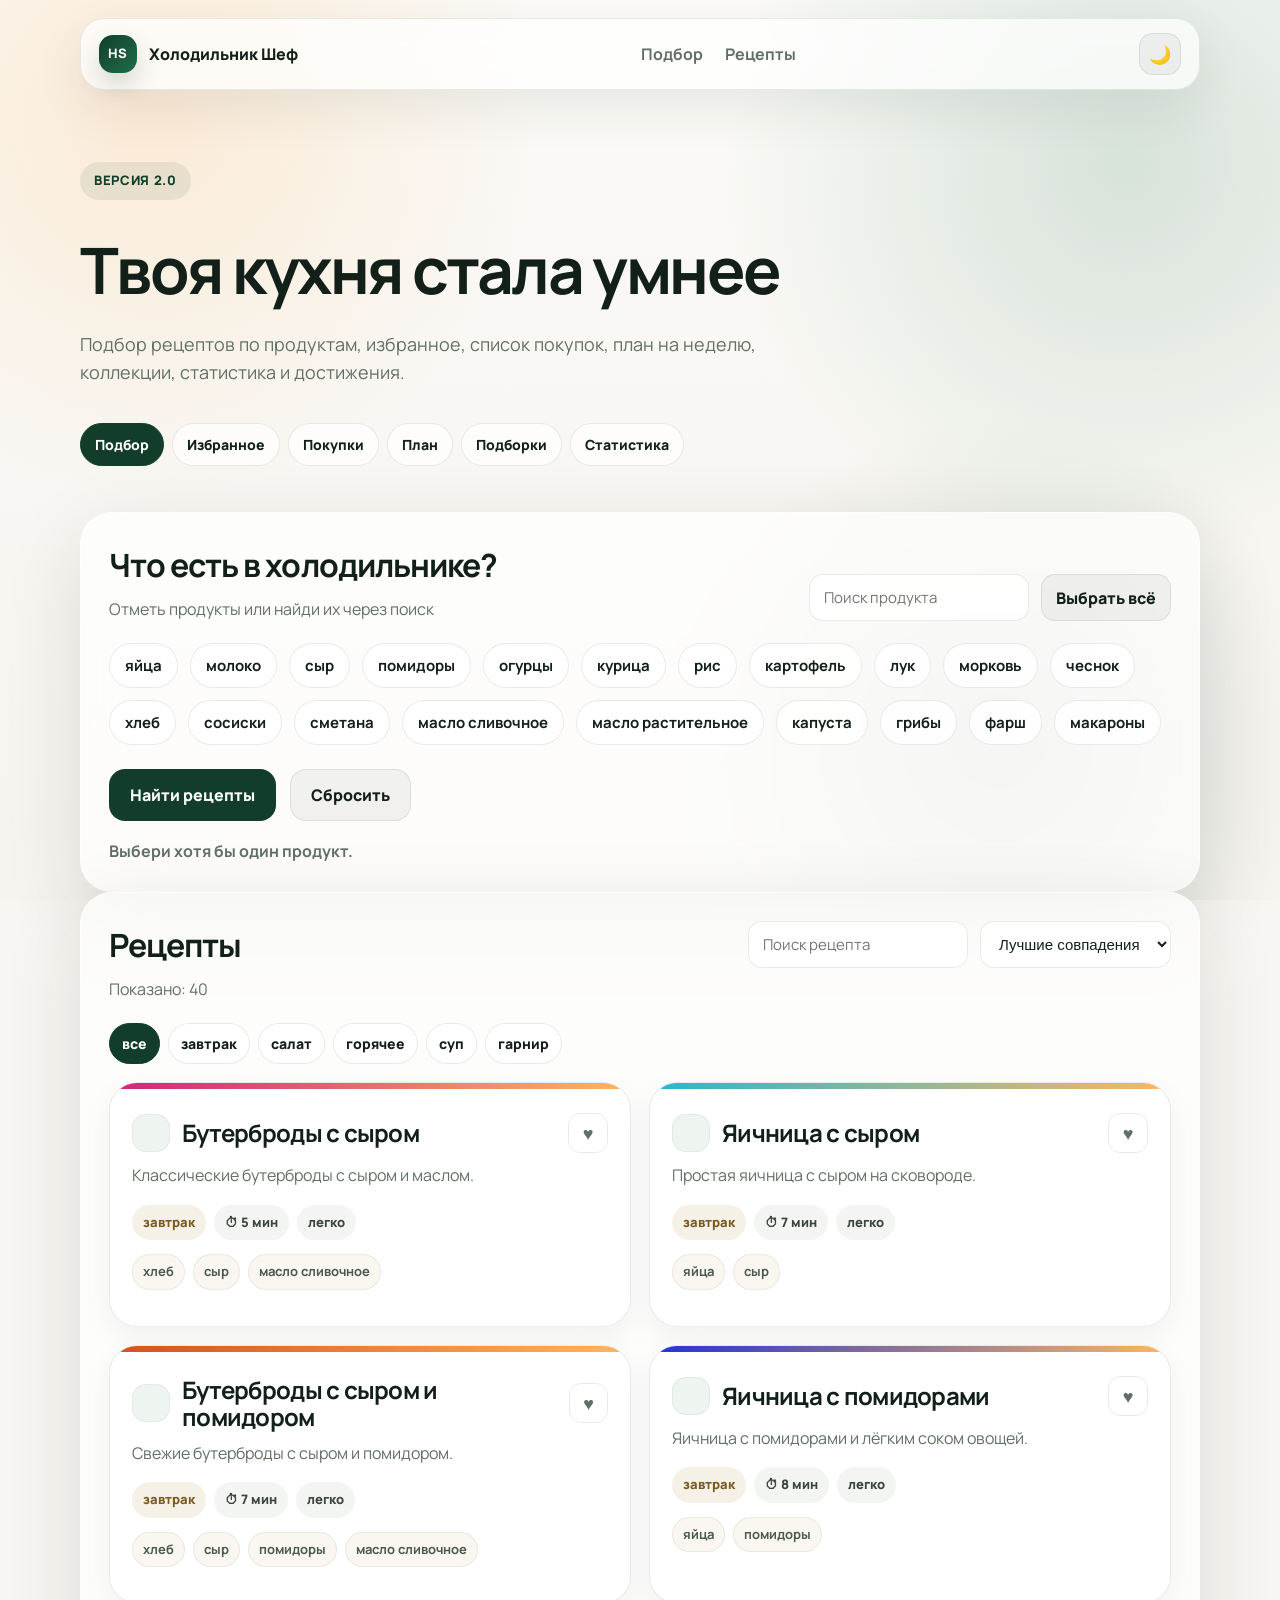
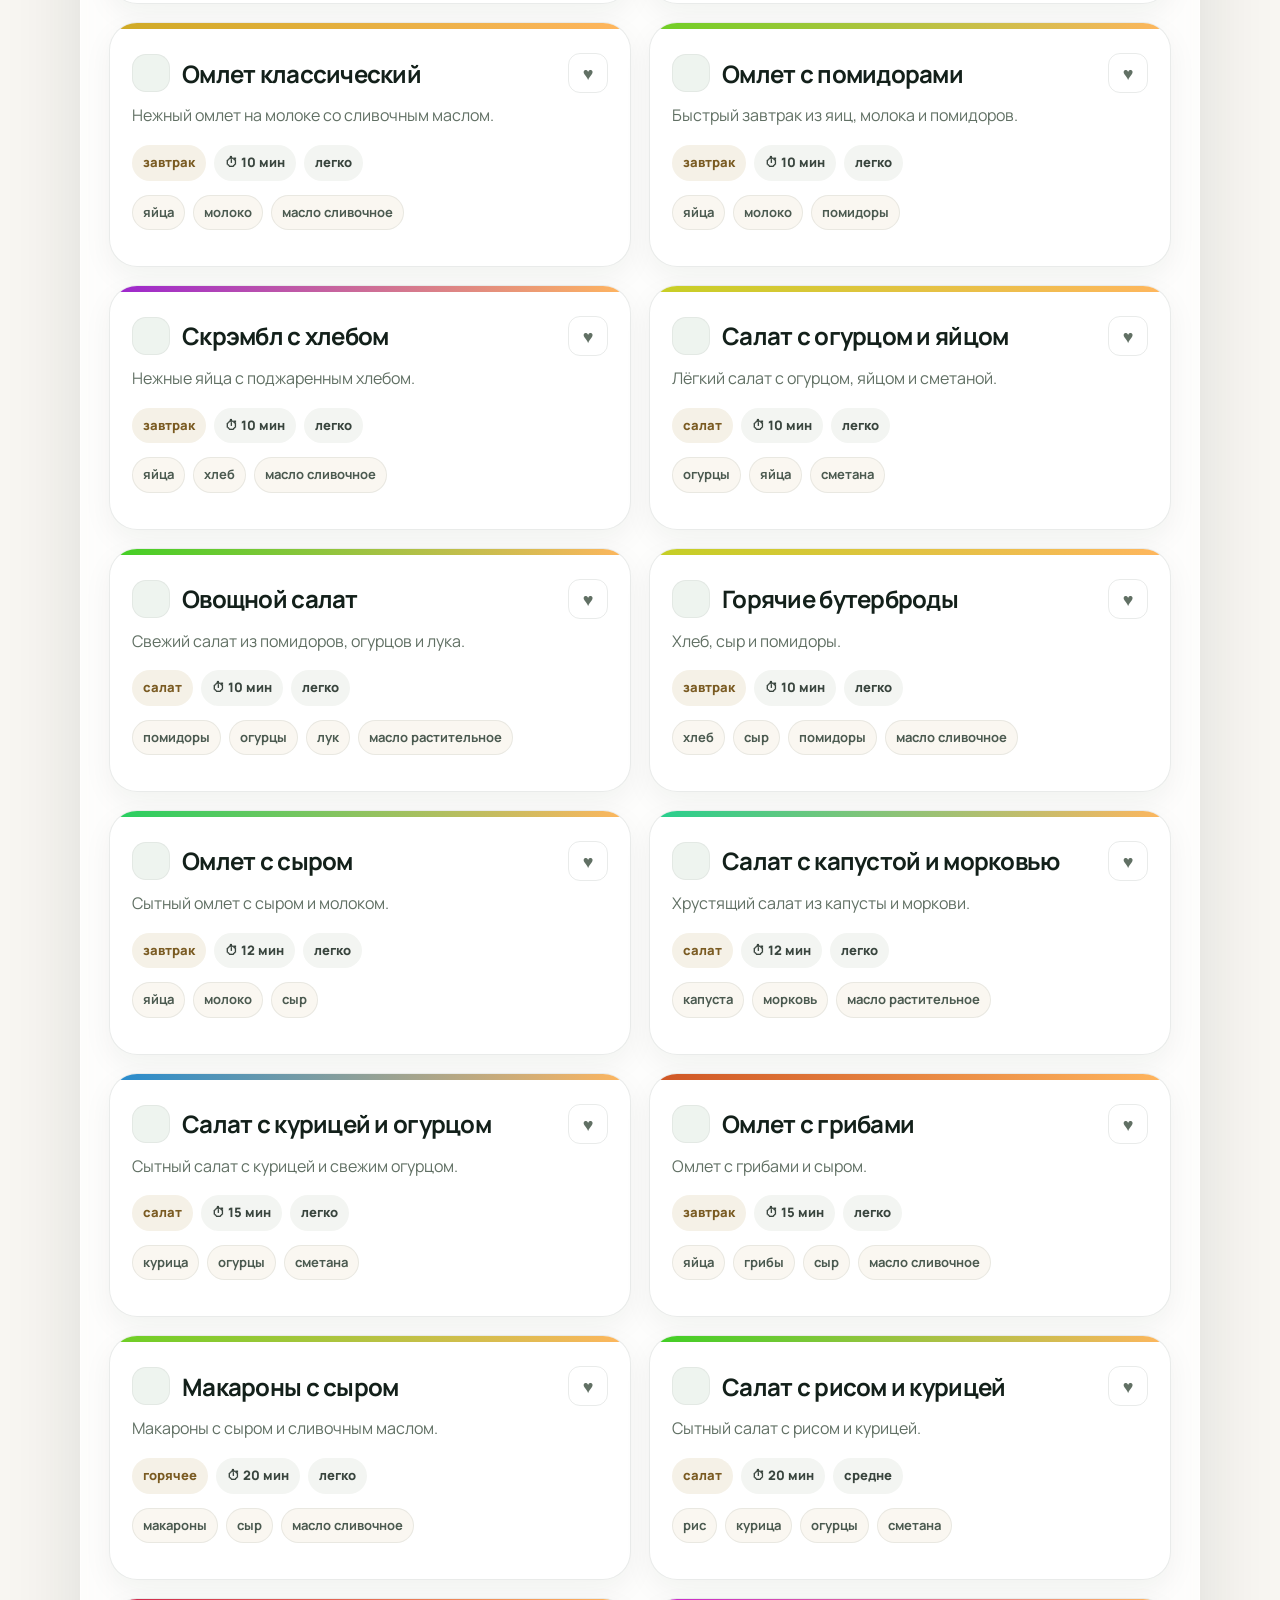
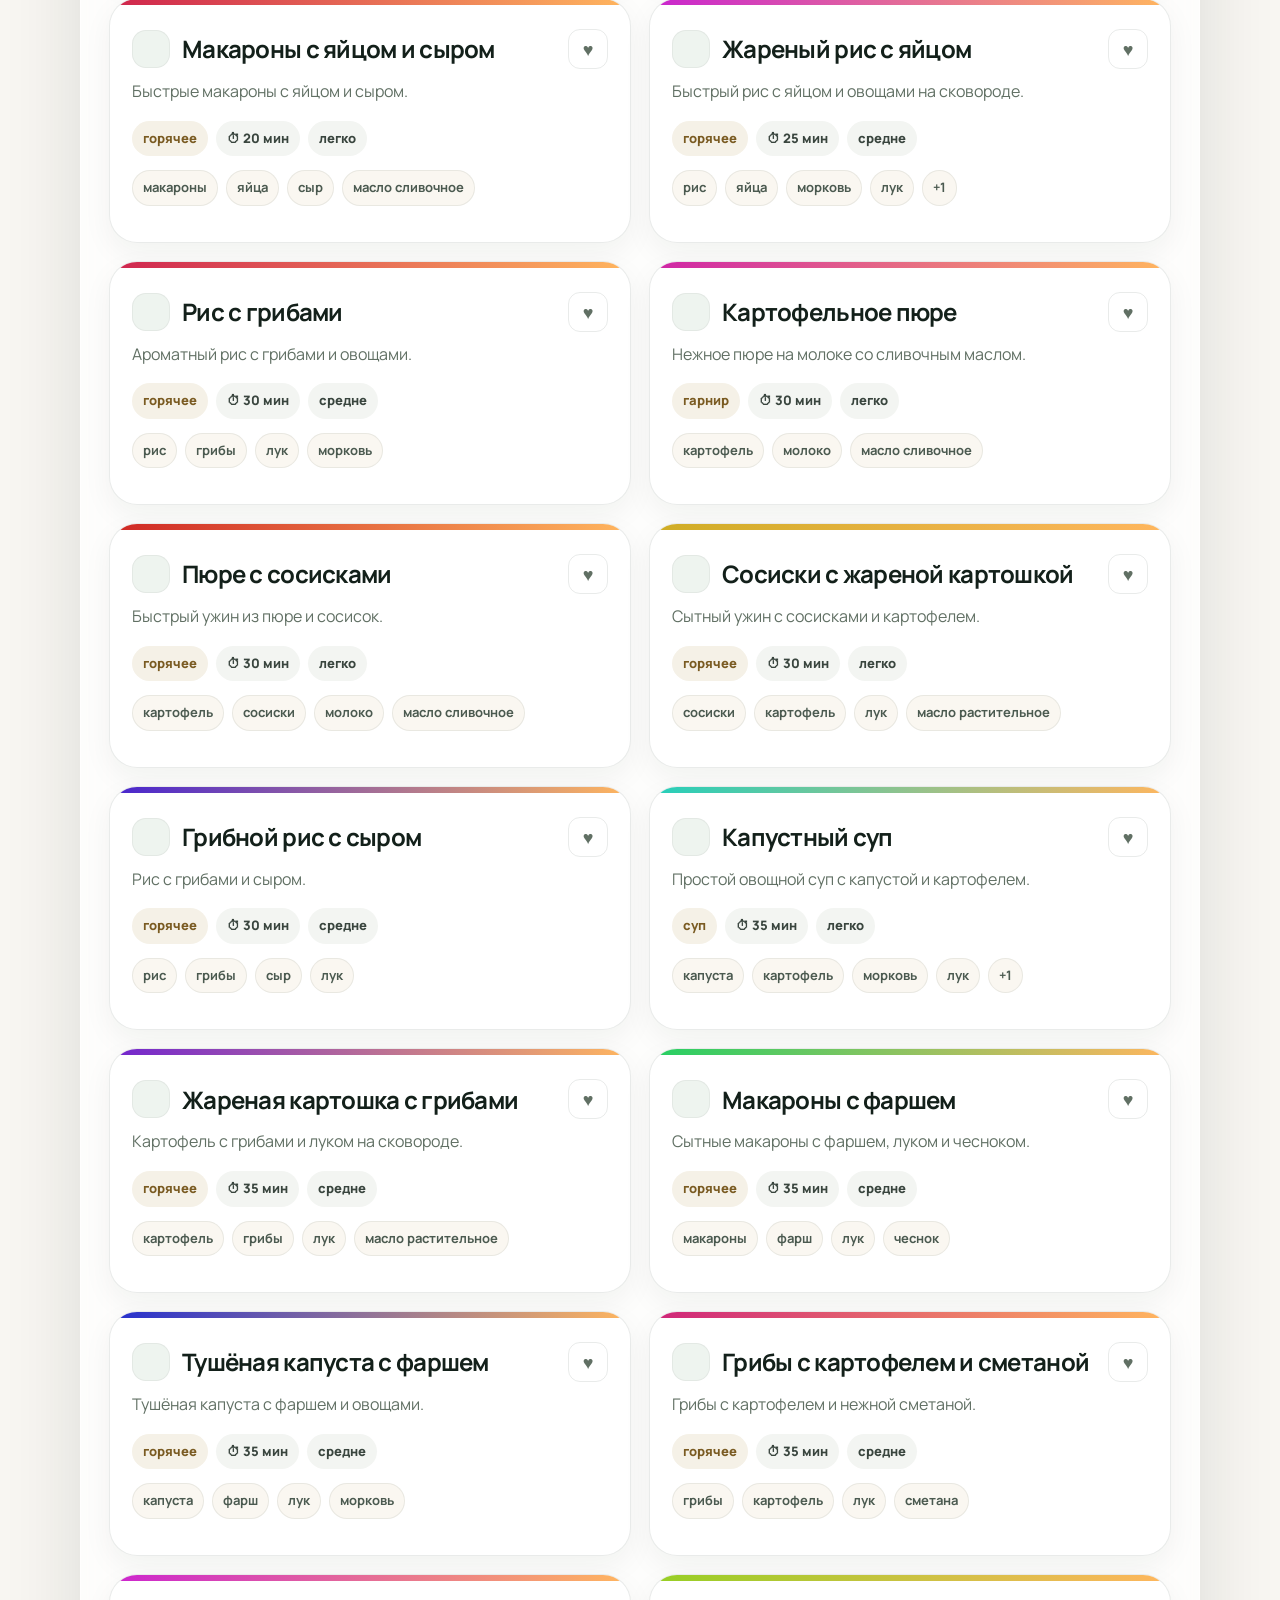
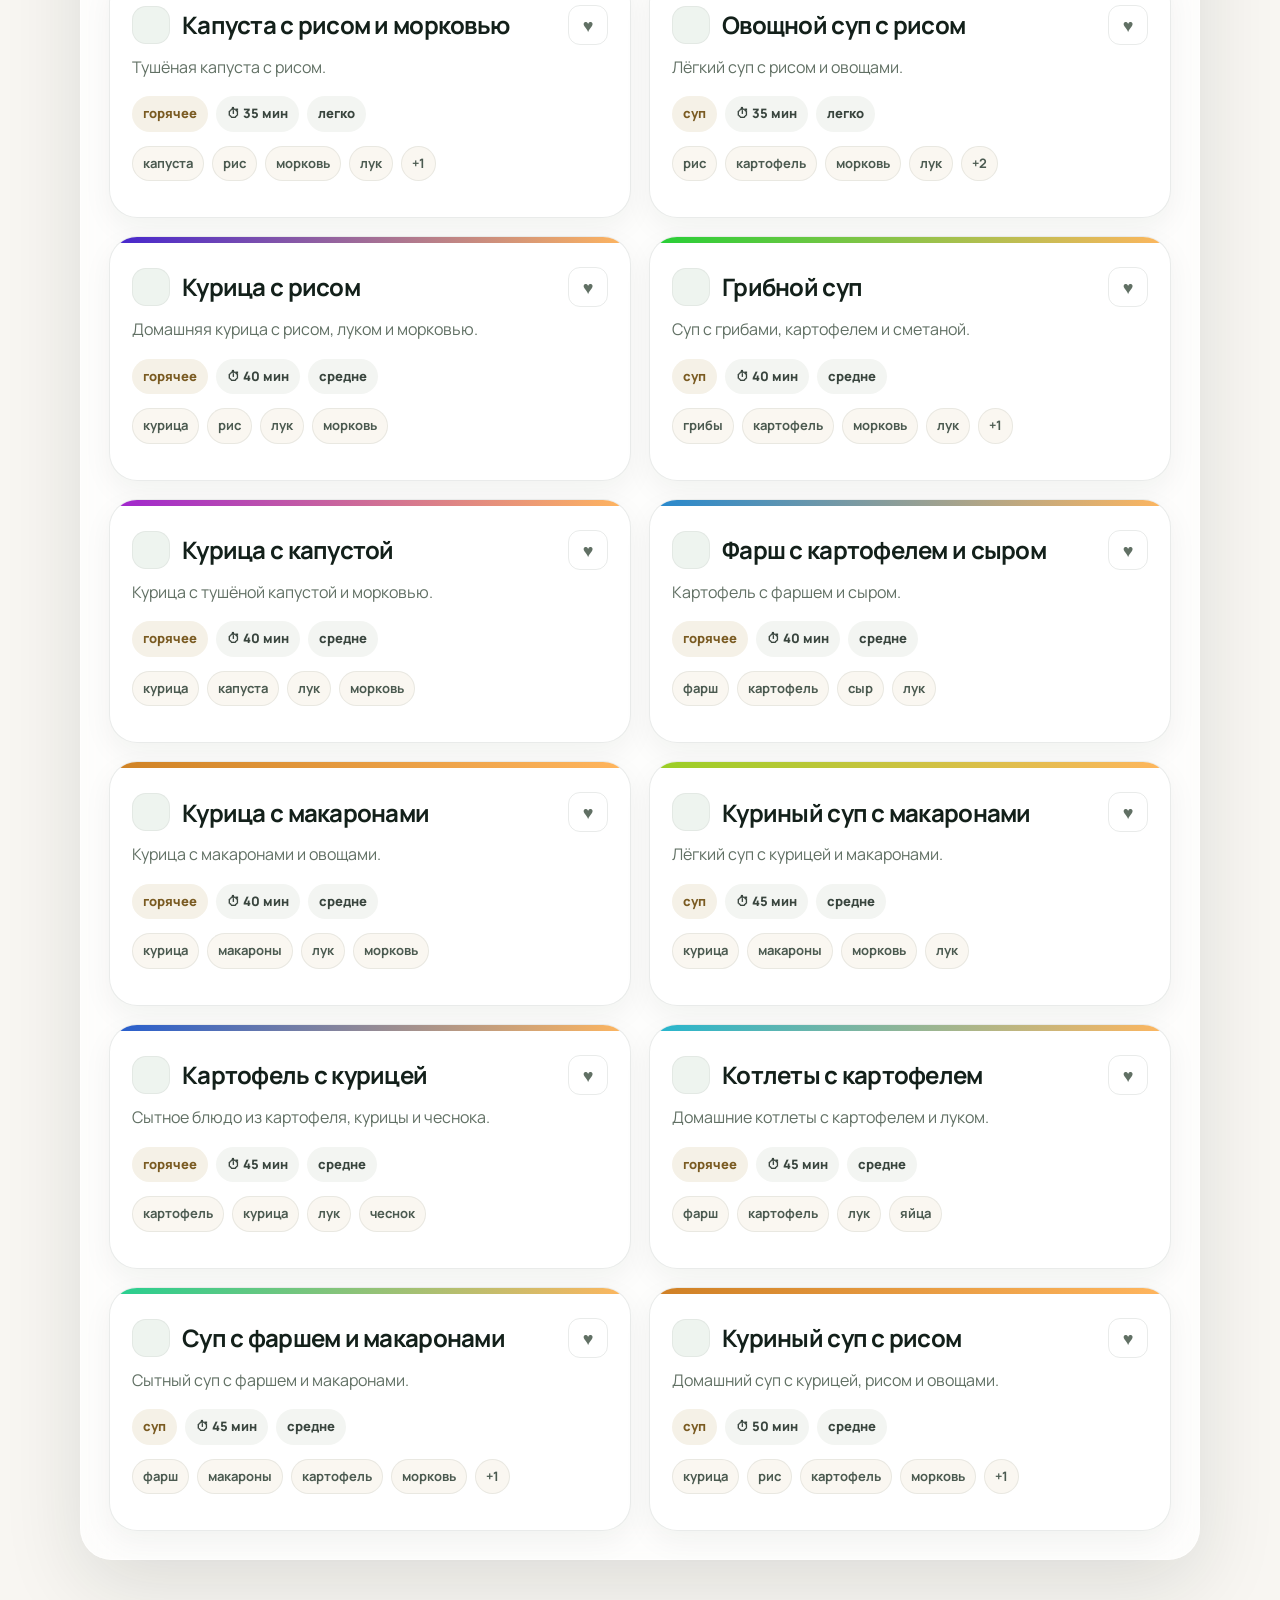
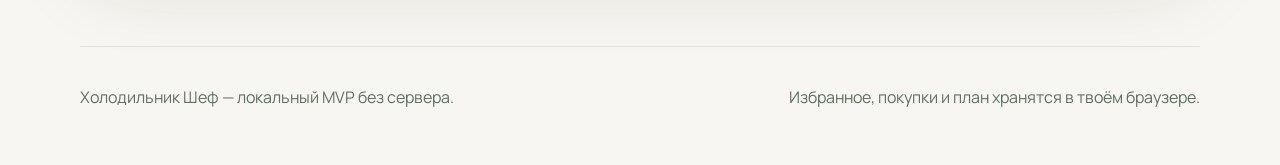
==== index.html @ a66cf492 "Add favorites, shopping list, planner, collections, stats, ratings and more recipes" ====
<!DOCTYPE html>
<html lang="ru">
<head>
  <meta charset="UTF-8" />
  <meta name="viewport" content="width=device-width, initial-scale=1.0" />
  <title>Холодильник Шеф — кулинарный помощник</title>
  <meta
    name="description"
    content="Подбор рецептов по продуктам, избранное, список покупок, план на неделю, коллекции и статистика."
  />

  <script src="assets/js/theme.js"></script>

  <link rel="preconnect" href="https://fonts.googleapis.com" />
  <link rel="preconnect" href="https://fonts.gstatic.com" crossorigin />
  <link
    href="https://fonts.googleapis.com/css2?family=Manrope:wght@400;500;600;700;800&display=swap"
    rel="stylesheet"
  />

  <link rel="stylesheet" href="assets/css/styles.css" />
  <link rel="stylesheet" href="assets/css/ui-updates.css" />
</head>
<body>
  <div class="bg-decor" aria-hidden="true"></div>

  <header class="topbar">
    <div class="container topbar-inner">
      <a class="brand" href="index.html">
        <span class="brand-mark">HS</span>
        <span>Холодильник Шеф</span>
      </a>

      <nav class="nav">
        <a href="#app">Подбор</a>
        <a href="#recipes-panel">Рецепты</a>
      </nav>

      <div class="topbar-actions">
        <button
          id="theme-toggle"
          class="theme-toggle"
          type="button"
          aria-label="Переключить тему"
        >
          🌙
        </button>
      </div>
    </div>
  </header>

  <section class="page-hero">
    <div class="container">
      <div class="hero-pill">Версия 2.0</div>
      <h1>Твоя кухня стала умнее</h1>
      <p>
        Подбор рецептов по продуктам, избранное, список покупок, план на неделю,
        коллекции, статистика и достижения.
      </p>
    </div>
  </section>

  <main class="container app-shell" id="app">
    <nav class="tabs">
      <button class="tab active" data-view="browse">Подбор</button>
      <button class="tab" data-view="favorites">Избранное</button>
      <button class="tab" data-view="shopping">Покупки</button>
      <button class="tab" data-view="plan">План</button>
      <button class="tab" data-view="collections">Подборки</button>
      <button class="tab" data-view="stats">Статистика</button>
    </nav>

    <section id="view-browse" class="view">
      <section class="panel glass">
        <div class="panel-head">
          <div>
            <h2>Что есть в холодильнике?</h2>
            <p class="panel-subtitle">Отметь продукты или найди их через поиск</p>
          </div>

          <div class="panel-tools">
            <input
              id="ingredient-search"
              class="search-input"
              type="search"
              placeholder="Поиск продукта"
            />
            <button id="select-all-btn" class="btn btn-secondary btn-small">
              Выбрать всё
            </button>
          </div>
        </div>

        <div id="ingredients" class="chips"></div>

        <div class="actions">
          <button id="find-btn" class="btn btn-primary">Найти рецепты</button>
          <button id="reset-btn" class="btn btn-secondary">Сбросить</button>
        </div>

        <p id="status" class="status">Выбери хотя бы один продукт.</p>
      </section>

      <section id="recipes-panel" class="panel glass">
        <div class="panel-head recipes-head">
          <div>
            <h2>Рецепты</h2>
            <p id="results-meta" class="panel-subtitle">
              Здесь появятся подходящие варианты
            </p>
          </div>

          <div class="controls">
            <input
              id="recipe-search"
              class="search-input"
              type="search"
              placeholder="Поиск рецепта"
            />

            <select id="sort-select" class="select">
              <option value="best">Лучшие совпадения</option>
              <option value="time">Сначала быстрые</option>
              <option value="easy">Сначала лёгкие</option>
              <option value="alpha">По алфавиту</option>
              <option value="rating">По оценке</option>
            </select>
          </div>
        </div>

        <div id="category-chips" class="category-chips"></div>

        <div id="recipes-grid" class="recipes"></div>
      </section>
    </section>

    <section id="view-favorites" class="view hidden">
      <section class="panel glass">
        <div class="panel-head">
          <div>
            <h2>Избранное</h2>
            <p class="panel-subtitle">Твои сохранённые рецепты</p>
          </div>
        </div>

        <div id="favorites-grid" class="recipes"></div>
      </section>
    </section>

    <section id="view-shopping" class="view hidden">
      <section class="panel glass">
        <div class="panel-head">
          <div>
            <h2>Список покупок</h2>
            <p class="panel-subtitle">
              Сюда можно добавлять недостающие продукты
            </p>
          </div>
        </div>

        <div class="controls">
          <input
            id="shopping-input"
            class="search-input"
            type="text"
            placeholder="Добавить продукт"
          />
          <button id="shopping-add" class="btn btn-primary btn-small">
            Добавить
          </button>
          <button id="shopping-clear" class="btn btn-secondary btn-small">
            Очистить
          </button>
        </div>

        <div id="shopping-list" class="shopping-list"></div>
      </section>
    </section>

    <section id="view-plan" class="view hidden">
      <section class="panel glass">
        <div class="panel-head">
          <div>
            <h2>План на неделю</h2>
            <p class="panel-subtitle">
              Выбери рецепты на каждый день и собери список покупок
            </p>
          </div>
        </div>

        <div id="plan-days"></div>

        <div class="actions">
          <button id="plan-to-shopping" class="btn btn-primary">
            Список покупок по плану
          </button>
          <button id="plan-clear" class="btn btn-secondary">
            Очистить план
          </button>
        </div>

        <p id="plan-status" class="status"></p>
      </section>
    </section>

    <section id="view-collections" class="view hidden">
      <section class="panel glass">
        <div class="panel-head">
          <div>
            <h2>Подборки</h2>
            <p class="panel-subtitle">Готовые сценарии выбора рецептов</p>
          </div>
        </div>

        <div id="collections-grid" class="recipes"></div>
      </section>
    </section>

    <section id="view-stats" class="view hidden">
      <section class="panel glass">
        <div class="panel-head">
          <div>
            <h2>Статистика</h2>
            <p class="panel-subtitle">Твоя активность и эко-эффект</p>
          </div>
        </div>

        <div id="stats-grid" class="stats-grid"></div>

        <div class="panel-head">
          <div>
            <h2>Достижения</h2>
            <p class="panel-subtitle">Открываются по мере использования</p>
          </div>
        </div>

        <div id="achievements-grid" class="achievements-grid"></div>
      </section>
    </section>
  </main>

  <footer class="footer">
    <div class="container footer-inner">
      <p>Холодильник Шеф — локальный MVP без сервера.</p>
      <p>Избранное, покупки и план хранятся в твоём браузере.</p>
    </div>
  </footer>

  <script src="assets/js/store.js" defer></script>
  <script src="assets/js/app.js" defer></script>
</body>
</html>
---- assets/css/styles.css ----
:root {
  --bg: #f8f6f2;
  --surface: rgba(255, 255, 255, 0.72);
  --surface-solid: #ffffff;
  --text: #13201a;
  --muted: #617064;
  --line: rgba(19, 32, 26, 0.09);
  --primary: #123d2b;
  --primary-dark: #0d2f21;
  --primary-light: #1f6f4a;
  --accent: #ff9d2e;
  --soft: #eef4ef;
  --shadow: 0 24px 80px rgba(18, 35, 27, 0.12);
  --radius-xl: 32px;
  --radius-lg: 24px;
  --radius-md: 18px;
}

* {
  box-sizing: border-box;
}

html {
  scroll-behavior: smooth;
}

body {
  margin: 0;
  font-family: "Manrope", -apple-system, BlinkMacSystemFont, "Segoe UI", sans-serif;
  background: var(--bg);
  color: var(--text);
  line-height: 1.5;
  -webkit-font-smoothing: antialiased;
}

button,
input,
a {
  font-family: inherit;
}

.container {
  width: min(1120px, calc(100% - 40px));
  margin-inline: auto;
}

.bg-decor {
  position: fixed;
  inset: 0;
  z-index: -1;
  background:
    radial-gradient(circle at 12% 12%, rgba(255, 157, 46, 0.16), transparent 28%),
    radial-gradient(circle at 88% 18%, rgba(31, 111, 74, 0.16), transparent 30%),
    radial-gradient(circle at 78% 82%, rgba(18, 61, 43, 0.12), transparent 26%),
    linear-gradient(180deg, #fbfaf7 0%, #f6f4ef 100%);
}

.topbar {
  position: sticky;
  top: 18px;
  z-index: 50;
  margin-top: 18px;
}

.topbar-inner {
  display: flex;
  align-items: center;
  justify-content: space-between;
  gap: 20px;
  padding: 14px 18px;
  border: 1px solid var(--line);
  border-radius: 24px;
  background: rgba(255, 255, 255, 0.72);
  backdrop-filter: blur(18px);
  box-shadow: 0 18px 50px rgba(18, 35, 27, 0.08);
}

.brand {
  display: flex;
  align-items: center;
  gap: 12px;
  font-weight: 800;
  text-decoration: none;
  color: inherit;
}

.brand-mark {
  width: 38px;
  height: 38px;
  border-radius: 14px;
  background: linear-gradient(135deg, var(--primary), var(--primary-light));
  color: #fff;
  display: grid;
  place-items: center;
  font-size: 13px;
  letter-spacing: 0.06em;
  box-shadow: 0 12px 24px rgba(18, 61, 43, 0.18);
}

.nav {
  display: flex;
  gap: 22px;
}

.nav a {
  color: var(--muted);
  text-decoration: none;
  font-weight: 700;
  transition: color 0.18s ease;
}

.nav a:hover {
  color: var(--text);
}

.hero {
  padding: 92px 0 24px;
}

.hero-inner {
  display: grid;
  grid-template-columns: 1.15fr 0.85fr;
  gap: 34px;
  align-items: center;
}

.hero-pill {
  display: inline-flex;
  padding: 9px 14px;
  border-radius: 999px;
  background: rgba(18, 61, 43, 0.08);
  color: var(--primary);
  font-weight: 800;
  font-size: 13px;
  letter-spacing: 0.05em;
  text-transform: uppercase;
  margin-bottom: 22px;
}

.hero h1 {
  margin: 0 0 18px;
  max-width: 860px;
  font-size: clamp(42px, 6vw, 86px);
  line-height: 0.98;
  letter-spacing: -0.05em;
}

.gradient-text {
  background: linear-gradient(90deg, #123d2b 0%, #1f6f4a 45%, #ff9d2e 100%);
  -webkit-background-clip: text;
  background-clip: text;
  color: transparent;
}

.hero p {
  margin: 0 0 28px;
  max-width: 720px;
  color: var(--muted);
  font-size: 20px;
  line-height: 1.6;
}

.hero-actions {
  display: flex;
  flex-wrap: wrap;
  gap: 14px;
  margin-bottom: 34px;
}

.hero-stats {
  display: flex;
  flex-wrap: wrap;
  gap: 14px;
}

.stat {
  padding: 14px 18px;
  border-radius: 20px;
  background: rgba(255, 255, 255, 0.65);
  border: 1px solid var(--line);
  backdrop-filter: blur(12px);
  min-width: 170px;
}

.stat strong {
  display: block;
  font-size: 28px;
  letter-spacing: -0.03em;
}

.stat span {
  color: var(--muted);
  font-size: 14px;
}

.hero-visual {
  position: relative;
  min-height: 380px;
}

.visual-card {
  position: absolute;
  display: flex;
  align-items: center;
  gap: 12px;
  padding: 16px;
  border-radius: 22px;
  background: rgba(255, 255, 255, 0.78);
  border: 1px solid rgba(255, 255, 255, 0.7);
  box-shadow: 0 20px 50px rgba(18, 35, 27, 0.12);
  backdrop-filter: blur(16px);
  animation: float 7s ease-in-out infinite;
}

.visual-emoji {
  width: 44px;
  height: 44px;
  display: grid;
  place-items: center;
  font-size: 22px;
  background: #fff;
  border-radius: 16px;
  box-shadow: 0 10px 22px rgba(18, 35, 27, 0.08);
}

.visual-text strong {
  display: block;
  font-size: 16px;
}

.visual-text span {
  color: var(--muted);
  font-size: 13px;
  font-weight: 700;
}

.visual-card-1 {
  top: 8%;
  left: 4%;
}

.visual-card-2 {
  top: 36%;
  right: 2%;
  animation-delay: 1.2s;
}

.visual-card-3 {
  bottom: 8%;
  left: 12%;
  animation-delay: 2.2s;
}

@keyframes float {
  0%,
  100% {
    transform: translateY(0);
  }
  50% {
    transform: translateY(-10px);
  }
}

.features {
  padding: 10px 0 20px;
}

.features-grid {
  display: grid;
  grid-template-columns: repeat(3, 1fr);
  gap: 16px;
}

.feature-card {
  padding: 18px;
  border-radius: 24px;
  background: rgba(255, 255, 255, 0.6);
  border: 1px solid var(--line);
  backdrop-filter: blur(12px);
}

.feature-card span {
  font-size: 24px;
}

.feature-card h3 {
  margin: 10px 0 6px;
  font-size: 20px;
  letter-spacing: -0.02em;
}

.feature-card p {
  margin: 0;
  color: var(--muted);
}

main {
  padding: 10px 0 60px;
  display: grid;
  gap: 26px;
}

.panel {
  padding: 28px;
  border-radius: var(--radius-xl);
}

.glass {
  background: var(--surface);
  border: 1px solid rgba(255, 255, 255, 0.65);
  box-shadow: var(--shadow);
  backdrop-filter: blur(20px);
}

.panel-head {
  display: flex;
  justify-content: space-between;
  align-items: flex-end;
  gap: 20px;
  margin-bottom: 22px;
}

.panel-head h2 {
  margin: 0;
  font-size: 32px;
  letter-spacing: -0.03em;
}

.panel-subtitle {
  margin: 8px 0 0;
  color: var(--muted);
}

.panel-tools {
  display: flex;
  gap: 12px;
  flex-wrap: wrap;
}

.search-input {
  border: 1px solid var(--line);
  background: rgba(255, 255, 255, 0.86);
  border-radius: 14px;
  padding: 12px 14px;
  min-width: 220px;
  font-size: 15px;
  outline: none;
  transition: border-color 0.18s ease, box-shadow 0.18s ease;
}

.search-input:focus {
  border-color: var(--primary-light);
  box-shadow: 0 0 0 4px rgba(31, 111, 74, 0.08);
}

.chips {
  display: flex;
  flex-wrap: wrap;
  gap: 12px;
}

.chip {
  border: 1px solid var(--line);
  background: rgba(255, 255, 255, 0.86);
  color: var(--text);
  border-radius: 999px;
  padding: 11px 15px;
  cursor: pointer;
  font-size: 15px;
  font-weight: 700;
  transition: all 0.18s ease;
}

.chip:hover {
  border-color: var(--primary-light);
  transform: translateY(-1px);
}

.chip.active {
  background: var(--primary);
  border-color: var(--primary);
  color: #fff;
  box-shadow: 0 12px 30px rgba(18, 61, 43, 0.22);
}

.actions {
  margin-top: 24px;
  display: flex;
  gap: 14px;
  flex-wrap: wrap;
}

.btn {
  border: 1px solid transparent;
  border-radius: 16px;
  padding: 14px 20px;
  font-size: 16px;
  font-weight: 800;
  cursor: pointer;
  text-decoration: none;
  display: inline-flex;
  align-items: center;
  justify-content: center;
  transition: all 0.18s ease;
}

.btn-small {
  padding: 10px 14px;
  border-radius: 14px;
}

.btn-primary {
  background: var(--primary);
  color: #fff;
}

.btn-primary:hover {
  background: var(--primary-dark);
  transform: translateY(-2px);
  box-shadow: 0 16px 34px rgba(18, 61, 43, 0.24);
}

.btn-secondary {
  background: rgba(19, 32, 26, 0.05);
  color: var(--text);
  border-color: var(--line);
}

.btn-secondary:hover {
  background: rgba(19, 32, 26, 0.08);
}

.btn-ghost {
  background: rgba(255, 255, 255, 0.6);
  border-color: var(--line);
  color: var(--text);
}

.btn-ghost:hover {
  background: rgba(255, 255, 255, 0.82);
}

.status {
  margin: 18px 0 0;
  color: var(--muted);
  font-weight: 700;
}

.recipes-head {
  align-items: flex-start;
}

.filters {
  display: flex;
  gap: 8px;
  flex-wrap: wrap;
}

.filter-chip {
  border: 1px solid var(--line);
  background: rgba(255, 255, 255, 0.8);
  color: var(--text);
  padding: 10px 12px;
  border-radius: 999px;
  font-size: 14px;
  font-weight: 800;
  cursor: pointer;
  transition: all 0.18s ease;
}

.filter-chip:hover {
  border-color: var(--primary-light);
}

.filter-chip.active {
  background: var(--primary);
  border-color: var(--primary);
  color: #fff;
}

.recipes {
  display: grid;
  grid-template-columns: repeat(2, minmax(0, 1fr));
  gap: 18px;
}

.recipe-card {
  position: relative;
  overflow: hidden;
  background: var(--surface-solid);
  border: 1px solid var(--line);
  border-radius: 28px;
  padding: 22px;
  transition: all 0.22s ease;
  box-shadow: 0 10px 30px rgba(18, 35, 27, 0.05);
}

.recipe-card:hover {
  transform: translateY(-5px);
  box-shadow: 0 24px 50px rgba(18, 35, 27, 0.12);
}

.recipe-card::before {
  content: "";
  position: absolute;
  top: 0;
  left: 0;
  width: 100%;
  height: 6px;
  background: linear-gradient(90deg, var(--card-accent, #123d2b), #ffb256);
  opacity: 0.95;
}

.recipe-top {
  display: flex;
  align-items: center;
  justify-content: space-between;
  gap: 16px;
  margin-bottom: 10px;
  padding-top: 8px;
}

.recipe-title {
  margin: 0;
  font-size: 24px;
  line-height: 1.15;
  letter-spacing: -0.03em;
}

.recipe-dot {
  width: 38px;
  height: 38px;
  border-radius: 14px;
  background: var(--card-accent-soft, #eef4ef);
  box-shadow: inset 0 0 0 1px rgba(19, 32, 26, 0.05);
  flex-shrink: 0;
}

.recipe-description {
  margin: 0 0 16px;
  color: var(--muted);
  line-height: 1.6;
}

.meta {
  display: flex;
  flex-wrap: wrap;
  gap: 8px;
  margin-bottom: 14px;
}

.badge {
  padding: 8px 11px;
  border-radius: 999px;
  background: #f3f5f2;
  color: #39453e;
  font-size: 13px;
  font-weight: 800;
}

.badge.ok {
  background: #e8f6ee;
  color: #166a43;
}

.badge.warn {
  background: #fff3e2;
  color: #925d00;
}

.badge.category {
  background: #f5f1e7;
  color: #7a5b22;
}

.recipe-tags {
  display: flex;
  flex-wrap: wrap;
  gap: 8px;
  margin-bottom: 14px;
}

.tag {
  padding: 7px 10px;
  border-radius: 999px;
  background: #faf7f1;
  border: 1px solid rgba(19, 32, 26, 0.07);
  color: #4b5a50;
  font-size: 13px;
  font-weight: 700;
}

.match-progress {
  height: 8px;
  border-radius: 999px;
  background: #edf1ee;
  overflow: hidden;
  margin: 12px 0;
}

.match-progress span {
  display: block;
  height: 100%;
  border-radius: inherit;
  background: linear-gradient(90deg, var(--card-accent, #123d2b), #ffb256);
}

.empty-state {
  grid-column: 1 / -1;
  padding: 56px 24px;
  text-align: center;
  background: linear-gradient(180deg, rgba(255, 255, 255, 0.9), rgba(255, 255, 255, 0.6));
  border: 1px dashed rgba(19, 32, 26, 0.15);
  border-radius: 28px;
}

.empty-icon {
  width: 70px;
  height: 70px;
  margin: 0 auto 16px;
  display: grid;
  place-items: center;
  font-size: 30px;
  border-radius: 24px;
  background: #fff;
  box-shadow: var(--shadow);
}

.empty-state h3 {
  margin: 0 0 8px;
  font-size: 28px;
  letter-spacing: -0.03em;
}

.empty-state p {
  margin: 0 auto;
  max-width: 560px;
  color: var(--muted);
}

.footer {
  padding: 26px 0 40px;
}

.footer-inner {
  display: flex;
  justify-content: space-between;
  gap: 18px;
  flex-wrap: wrap;
  color: var(--muted);
  border-top: 1px solid var(--line);
  padding-top: 22px;
}

@media (max-width: 980px) {
  .hero-inner {
    grid-template-columns: 1fr;
  }

  .hero-visual {
    display: none;
  }

  .features-grid {
    grid-template-columns: 1fr;
  }
}

@media (max-width: 800px) {
  .nav {
    display: none;
  }

  .hero {
    padding-top: 64px;
  }

  .hero p {
    font-size: 17px;
  }

  .panel {
    padding: 20px;
  }

  .panel-head {
    flex-direction: column;
    align-items: flex-start;
  }

  .recipes {
    grid-template-columns: 1fr;
  }

  .footer-inner {
    flex-direction: column;
  }
}
---- assets/css/ui-updates.css ----
.hidden {
  display: none !important;
}

.page-hero {
  padding: 72px 0 10px;
}

.page-hero h1 {
  margin: 0 0 12px;
  font-size: clamp(36px, 5vw, 64px);
  letter-spacing: -0.04em;
}

.page-hero p {
  margin: 0;
  max-width: 720px;
  color: var(--muted);
  font-size: 18px;
  line-height: 1.6;
}

.app-shell {
  padding: 26px 0 60px;
}

.tabs {
  display: flex;
  flex-wrap: wrap;
  gap: 8px;
  margin-bottom: 20px;
}

.tab {
  border: 1px solid var(--line);
  background: rgba(255, 255, 255, 0.72);
  color: var(--text);
  padding: 11px 14px;
  border-radius: 999px;
  font-size: 14px;
  font-weight: 800;
  cursor: pointer;
  transition: all 0.18s ease;
}

.tab:hover {
  border-color: var(--primary-light);
}

.tab.active {
  background: var(--primary);
  border-color: var(--primary);
  color: #fff;
}

.controls {
  display: flex;
  flex-wrap: wrap;
  gap: 12px;
}

.select {
  border: 1px solid var(--line);
  background: rgba(255, 255, 255, 0.86);
  color: var(--text);
  border-radius: 14px;
  padding: 12px 14px;
  font-size: 15px;
  outline: none;
}

.category-chips {
  display: flex;
  flex-wrap: wrap;
  gap: 8px;
  margin-bottom: 18px;
}

.recipe-card {
  cursor: pointer;
}

.recipe-top-left {
  display: flex;
  align-items: center;
  gap: 12px;
}

.icon-btn {
  border: 1px solid var(--line);
  background: transparent;
  color: var(--muted);
  border-radius: 12px;
  width: 40px;
  height: 40px;
  display: grid;
  place-items: center;
  cursor: pointer;
  font-size: 18px;
  transition: all 0.18s ease;
}

.icon-btn:hover {
  transform: translateY(-1px);
}

.heart.active {
  color: #ff6b6b;
  border-color: rgba(255, 107, 107, 0.35);
  background: rgba(255, 107, 107, 0.08);
}

.theme-toggle {
  width: 42px;
  height: 42px;
  border-radius: 14px;
  border: 1px solid var(--line);
  background: rgba(19, 32, 26, 0.05);
  cursor: pointer;
  font-size: 18px;
  display: grid;
  place-items: center;
  transition: all 0.18s ease;
}

.theme-toggle:hover {
  transform: translateY(-1px);
}

.shopping-list {
  display: flex;
  flex-direction: column;
  gap: 10px;
  margin-top: 18px;
}

.shopping-row {
  display: flex;
  align-items: center;
  gap: 12px;
  padding: 12px 14px;
  border: 1px solid var(--line);
  border-radius: 16px;
  background: rgba(255, 255, 255, 0.65);
}

.shopping-row.done .item-name {
  text-decoration: line-through;
  color: var(--muted);
}

.shopping-row input {
  width: 18px;
  height: 18px;
}

.item-name {
  flex: 1;
  font-weight: 700;
}

.small-btn {
  border: 1px solid var(--line);
  background: rgba(19, 32, 26, 0.05);
  color: var(--text);
  border-radius: 12px;
  padding: 8px 10px;
  font-size: 13px;
  font-weight: 800;
  cursor: pointer;
}

.plan-row {
  display: grid;
  grid-template-columns: 140px 1fr;
  gap: 12px;
  align-items: center;
  padding: 10px 0;
  border-bottom: 1px dashed var(--line);
}

.plan-day {
  font-weight: 800;
}

.collection-card {
  background: var(--surface-solid);
  border: 1px solid var(--line);
  border-radius: 24px;
  padding: 20px;
  cursor: pointer;
  transition: all 0.22s ease;
}

.collection-card:hover {
  transform: translateY(-4px);
  box-shadow: 0 24px 50px rgba(18, 35, 27, 0.12);
}

.collection-card h3 {
  margin: 0 0 8px;
  font-size: 22px;
  letter-spacing: -0.03em;
}

.collection-card p {
  margin: 0 0 14px;
  color: var(--muted);
}

.stats-grid {
  display: grid;
  grid-template-columns: repeat(3, 1fr);
  gap: 14px;
  margin-bottom: 28px;
}

.stat-card {
  padding: 18px;
  border-radius: 20px;
  background: rgba(255, 255, 255, 0.65);
  border: 1px solid var(--line);
}

.stat-card strong {
  display: block;
  font-size: 30px;
  letter-spacing: -0.03em;
}

.stat-card span {
  color: var(--muted);
  font-size: 14px;
}

.achievements-grid {
  display: grid;
  grid-template-columns: repeat(2, 1fr);
  gap: 12px;
}

.achievement {
  padding: 14px;
  border-radius: 18px;
  border: 1px solid var(--line);
  background: rgba(255, 255, 255, 0.65);
  opacity: 0.55;
}

.achievement.unlocked {
  opacity: 1;
  border-color: rgba(46, 160, 107, 0.4);
  background: rgba(46, 160, 107, 0.08);
}

.achievement h3 {
  margin: 0 0 6px;
  font-size: 18px;
}

.achievement p {
  margin: 0;
  color: var(--muted);
}

.recipe-page {
  padding: 40px 0 60px;
}

.back-link {
  display: inline-flex;
  align-items: center;
  gap: 8px;
  color: var(--muted);
  text-decoration: none;
  font-weight: 700;
  margin-bottom: 18px;
}

.back-link:hover {
  color: var(--text);
}

.recipe-hero h1 {
  margin: 14px 0 10px;
  font-size: clamp(34px, 5vw, 56px);
  letter-spacing: -0.04em;
}

.recipe-hero-subtitle {
  margin: 0;
  color: var(--muted);
  font-size: 18px;
  max-width: 720px;
}

.recipe-actions {
  display: flex;
  flex-wrap: wrap;
  gap: 10px;
  margin-top: 20px;
}

.notice {
  margin: 12px 0 0;
  color: var(--muted);
  font-weight: 700;
}

.recipe-grid {
  display: grid;
  grid-template-columns: 0.9fr 1.1fr;
  gap: 26px;
  margin-top: 26px;
}

.recipe-grid h2 {
  margin: 0 0 16px;
  font-size: 26px;
}

.ingredient-list {
  display: flex;
  flex-direction: column;
}

.ingredient-row {
  display: flex;
  justify-content: space-between;
  gap: 12px;
  padding: 12px 0;
  border-bottom: 1px dashed var(--line);
  font-weight: 700;
}

.ingredient-row:last-child {
  border-bottom: 0;
}

.ingredient-state.ok {
  color: #166a43;
}

.ingredient-state.no {
  color: #925d00;
}

.steps-list {
  display: flex;
  flex-direction: column;
}

.step {
  display: flex;
  gap: 14px;
  padding: 12px 0;
}

.step-num {
  width: 34px;
  height: 34px;
  border-radius: 12px;
  background: var(--primary);
  color: #fff;
  display: grid;
  place-items: center;
  font-weight: 800;
  flex-shrink: 0;
}

.step p {
  margin: 0;
  line-height: 1.6;
}

.stars {
  display: flex;
  gap: 4px;
  margin: 10px 0;
}

.star {
  background: none;
  border: none;
  font-size: 26px;
  cursor: pointer;
  color: #c8d2ca;
  padding: 0;
}

.star.active {
  color: #ffb256;
}

.review-area {
  width: 100%;
  min-height: 110px;
  border: 1px solid var(--line);
  border-radius: 16px;
  padding: 12px;
  font-family: inherit;
  font-size: 15px;
  color: var(--text);
  background: rgba(255, 255, 255, 0.86);
  outline: none;
  resize: vertical;
}

@media (max-width: 980px) {
  .stats-grid {
    grid-template-columns: repeat(2, 1fr);
  }

  .achievements-grid {
    grid-template-columns: 1fr;
  }

  .recipe-grid {
    grid-template-columns: 1fr;
  }
}

@media (max-width: 700px) {
  .plan-row {
    grid-template-columns: 1fr;
  }

  .stats-grid {
    grid-template-columns: 1fr;
  }
}

[data-theme="dark"] {
  color-scheme: dark;
  --bg: #0b0f0d;
  --surface: rgba(18, 24, 21, 0.72);
  --surface-solid: #121915;
  --text: #e9f0ea;
  --muted: #9aab9f;
  --line: rgba(233, 240, 234, 0.12);
  --primary: #2ea06b;
  --primary-dark: #248257;
  --primary-light: #4cc38a;
  --shadow: 0 24px 80px rgba(0, 0, 0, 0.5);
}

[data-theme="dark"] .bg-decor {
  background:
    radial-gradient(circle at 12% 12%, rgba(255, 157, 46, 0.08), transparent 28%),
    radial-gradient(circle at 88% 18%, rgba(76, 195, 138, 0.1), transparent 30%),
    radial-gradient(circle at 78% 82%, rgba(46, 160, 107, 0.08), transparent 26%),
    linear-gradient(180deg, #0c120f 0%, #0a0e0c 100%);
}

[data-theme="dark"] .topbar-inner {
  background: rgba(14, 19, 16, 0.72);
}

[data-theme="dark"] .tab {
  background: rgba(255, 255, 255, 0.06);
  color: var(--text);
}

[data-theme="dark"] .select {
  background: rgba(255, 255, 255, 0.06);
  color: var(--text);
}

[data-theme="dark"] .search-input {
  background: rgba(255, 255, 255, 0.06);
  color: var(--text);
}

[data-theme="dark"] .chip {
  background: rgba(255, 255, 255, 0.06);
  color: var(--text);
}

[data-theme="dark"] .btn-secondary,
[data-theme="dark"] .small-btn,
[data-theme="dark"] .btn-ghost {
  background: rgba(255, 255, 255, 0.06);
  color: var(--text);
}

[data-theme="dark"] .btn-secondary:hover,
[data-theme="dark"] .small-btn:hover,
[data-theme="dark"] .btn-ghost:hover {
  background: rgba(255, 255, 255, 0.1);
}

[data-theme="dark"] .filter-chip {
  background: rgba(255, 255, 255, 0.06);
  color: var(--text);
}

[data-theme="dark"] .badge {
  background: rgba(255, 255, 255, 0.08);
  color: #cfdcd2;
}

[data-theme="dark"] .badge.ok {
  background: rgba(46, 160, 107, 0.16);
  color: #7fd8a8;
}

[data-theme="dark"] .badge.warn {
  background: rgba(255, 157, 46, 0.14);
  color: #ffc37a;
}

[data-theme="dark"] .badge.category {
  background: rgba(255, 178, 86, 0.12);
  color: #e0b077;
}

[data-theme="dark"] .tag {
  background: rgba(255, 255, 255, 0.05);
  border-color: rgba(255, 255, 255, 0.1);
  color: #b9c8bd;
}

[data-theme="dark"] .match-progress {
  background: rgba(255, 255, 255, 0.08);
}

[data-theme="dark"] .empty-state {
  background: linear-gradient(180deg, rgba(255, 255, 255, 0.05), rgba(255, 255, 255, 0.02));
  border-color: rgba(255, 255, 255, 0.14);
}

[data-theme="dark"] .empty-icon {
  background: #16201a;
}

[data-theme="dark"] .recipe-dot {
  background: color-mix(in srgb, var(--card-accent, #4cc38a) 25%, transparent);
}

[data-theme="dark"] .theme-toggle {
  background: rgba(255, 255, 255, 0.06);
}

[data-theme="dark"] .shopping-row {
  background: rgba(255, 255, 255, 0.04);
}

[data-theme="dark"] .stat-card,
[data-theme="dark"] .achievement {
  background: rgba(255, 255, 255, 0.04);
}

[data-theme="dark"] .achievement.unlocked {
  background: rgba(46, 160, 107, 0.12);
}

[data-theme="dark"] .review-area {
  background: rgba(255, 255, 255, 0.06);
  color: var(--text);
}

[data-theme="dark"] .ingredient-state.ok {
  color: #7fd8a8;
}

[data-theme="dark"] .ingredient-state.no {
  color: #ffc37a;
}
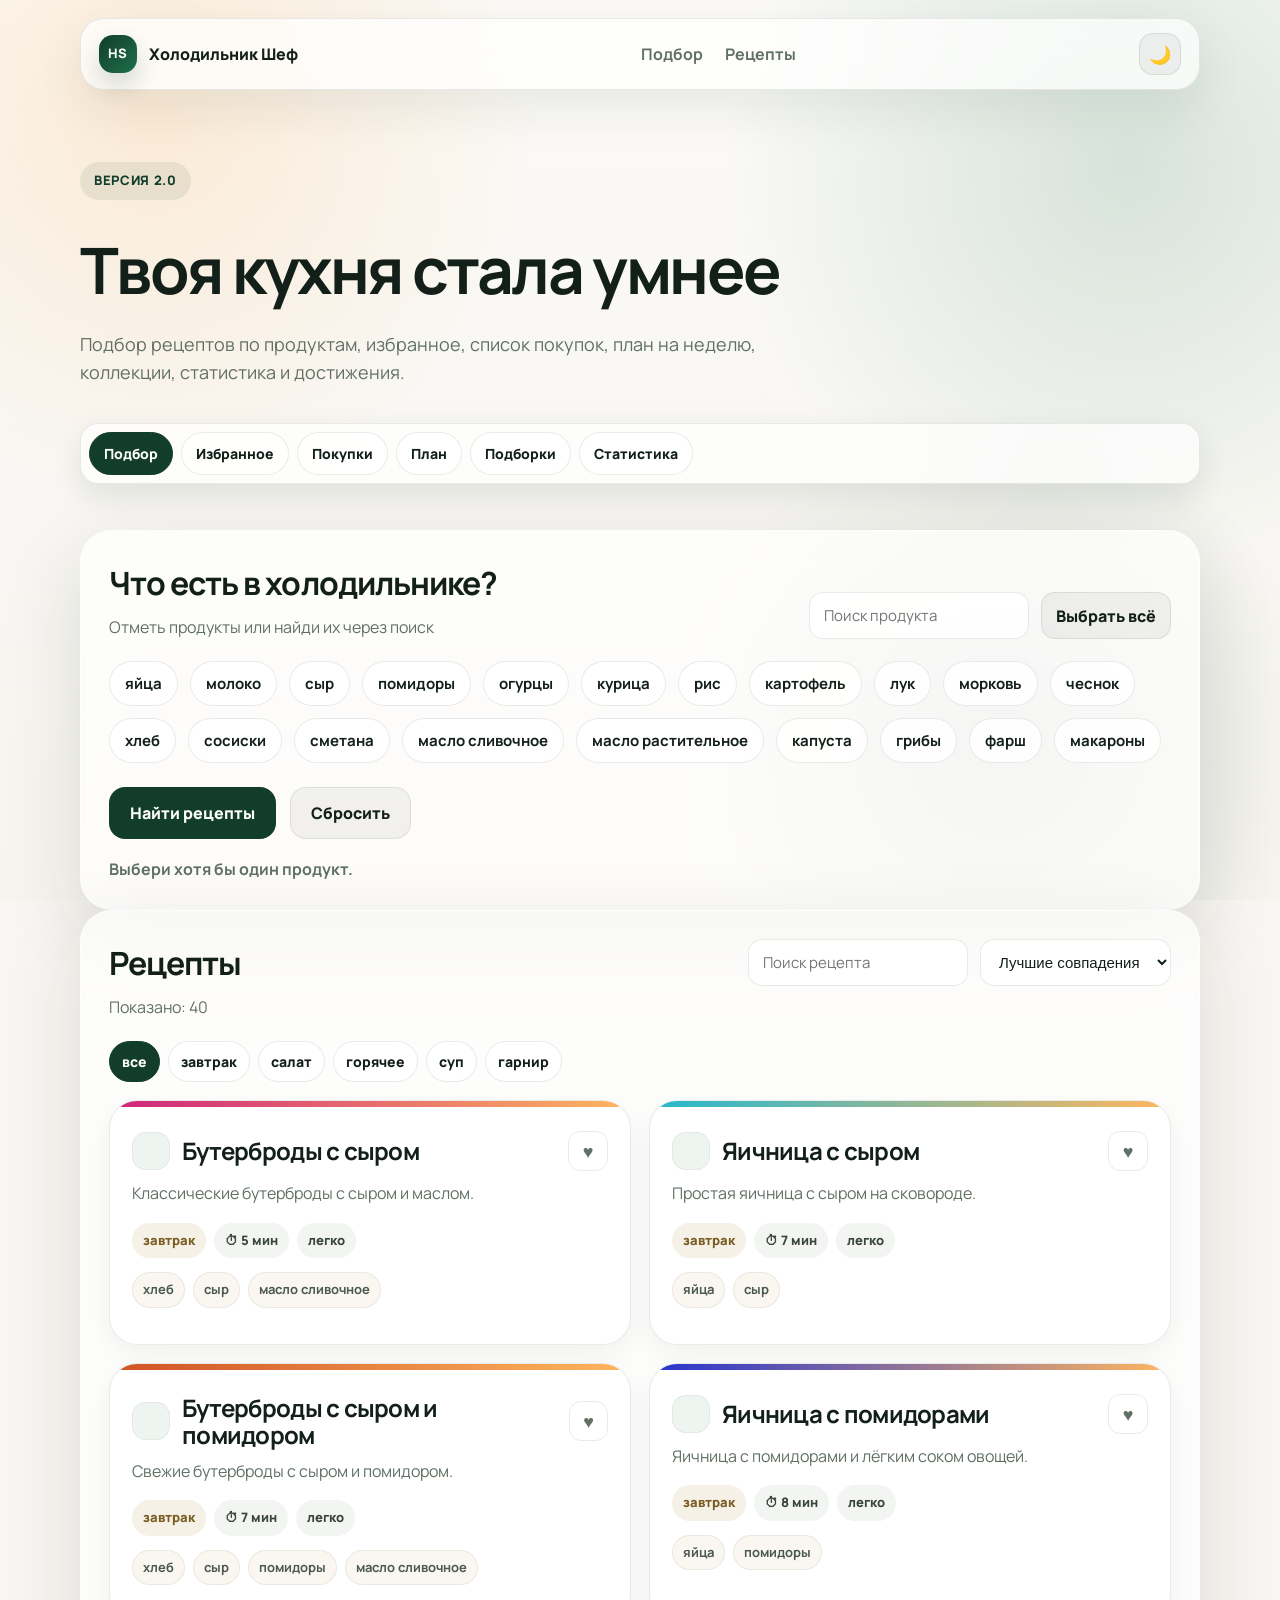
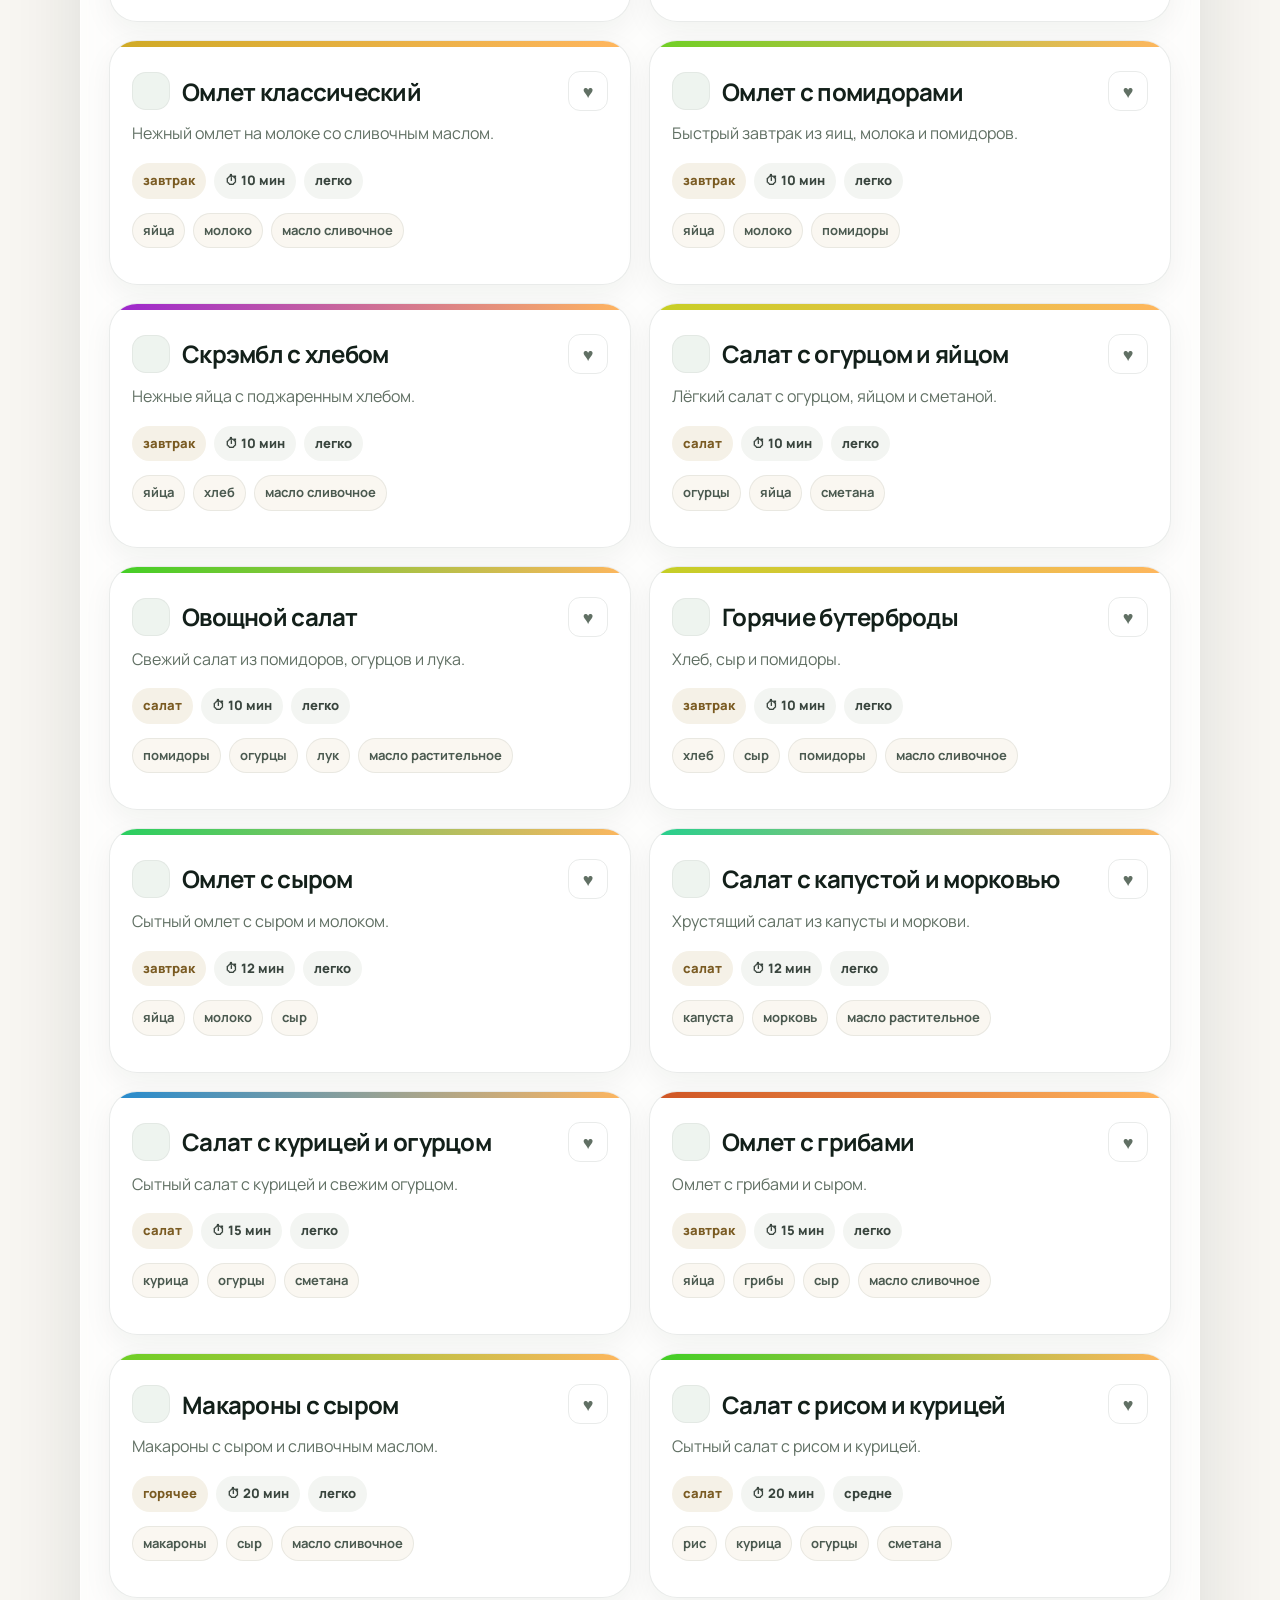
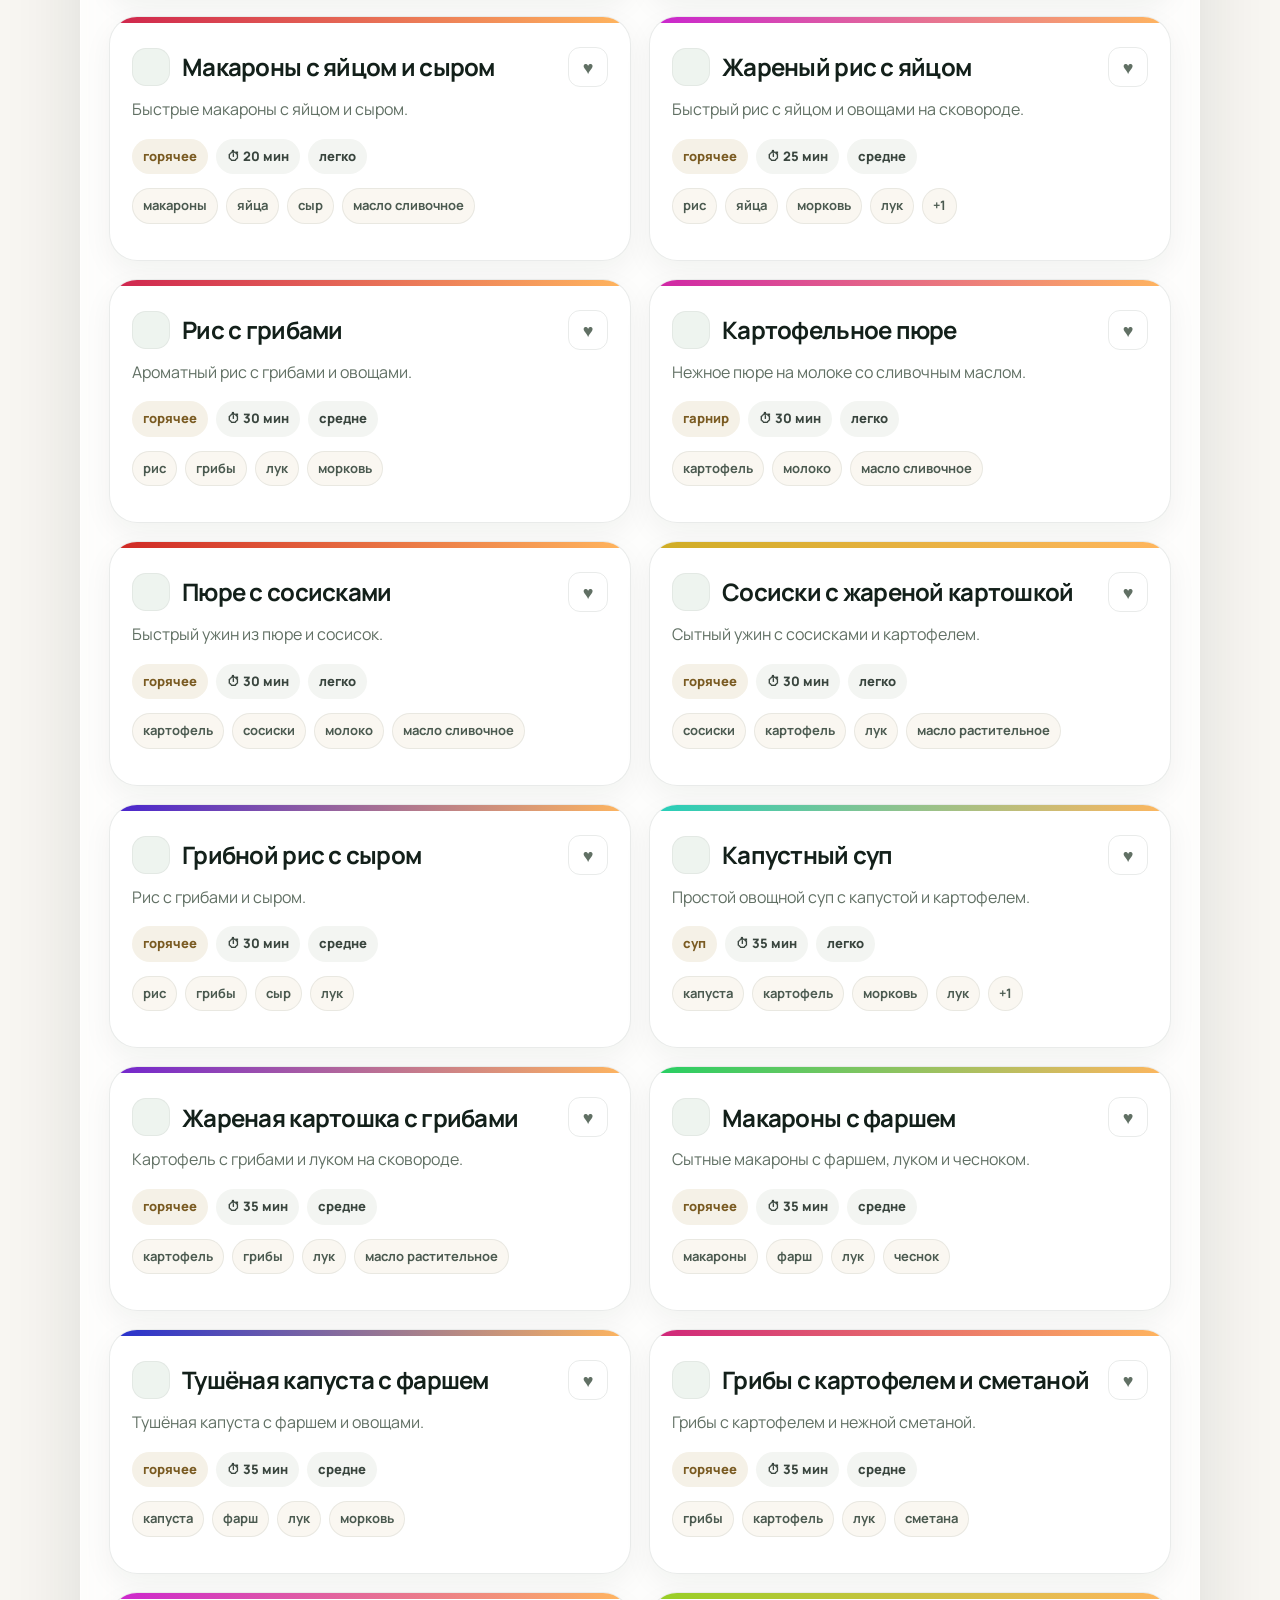
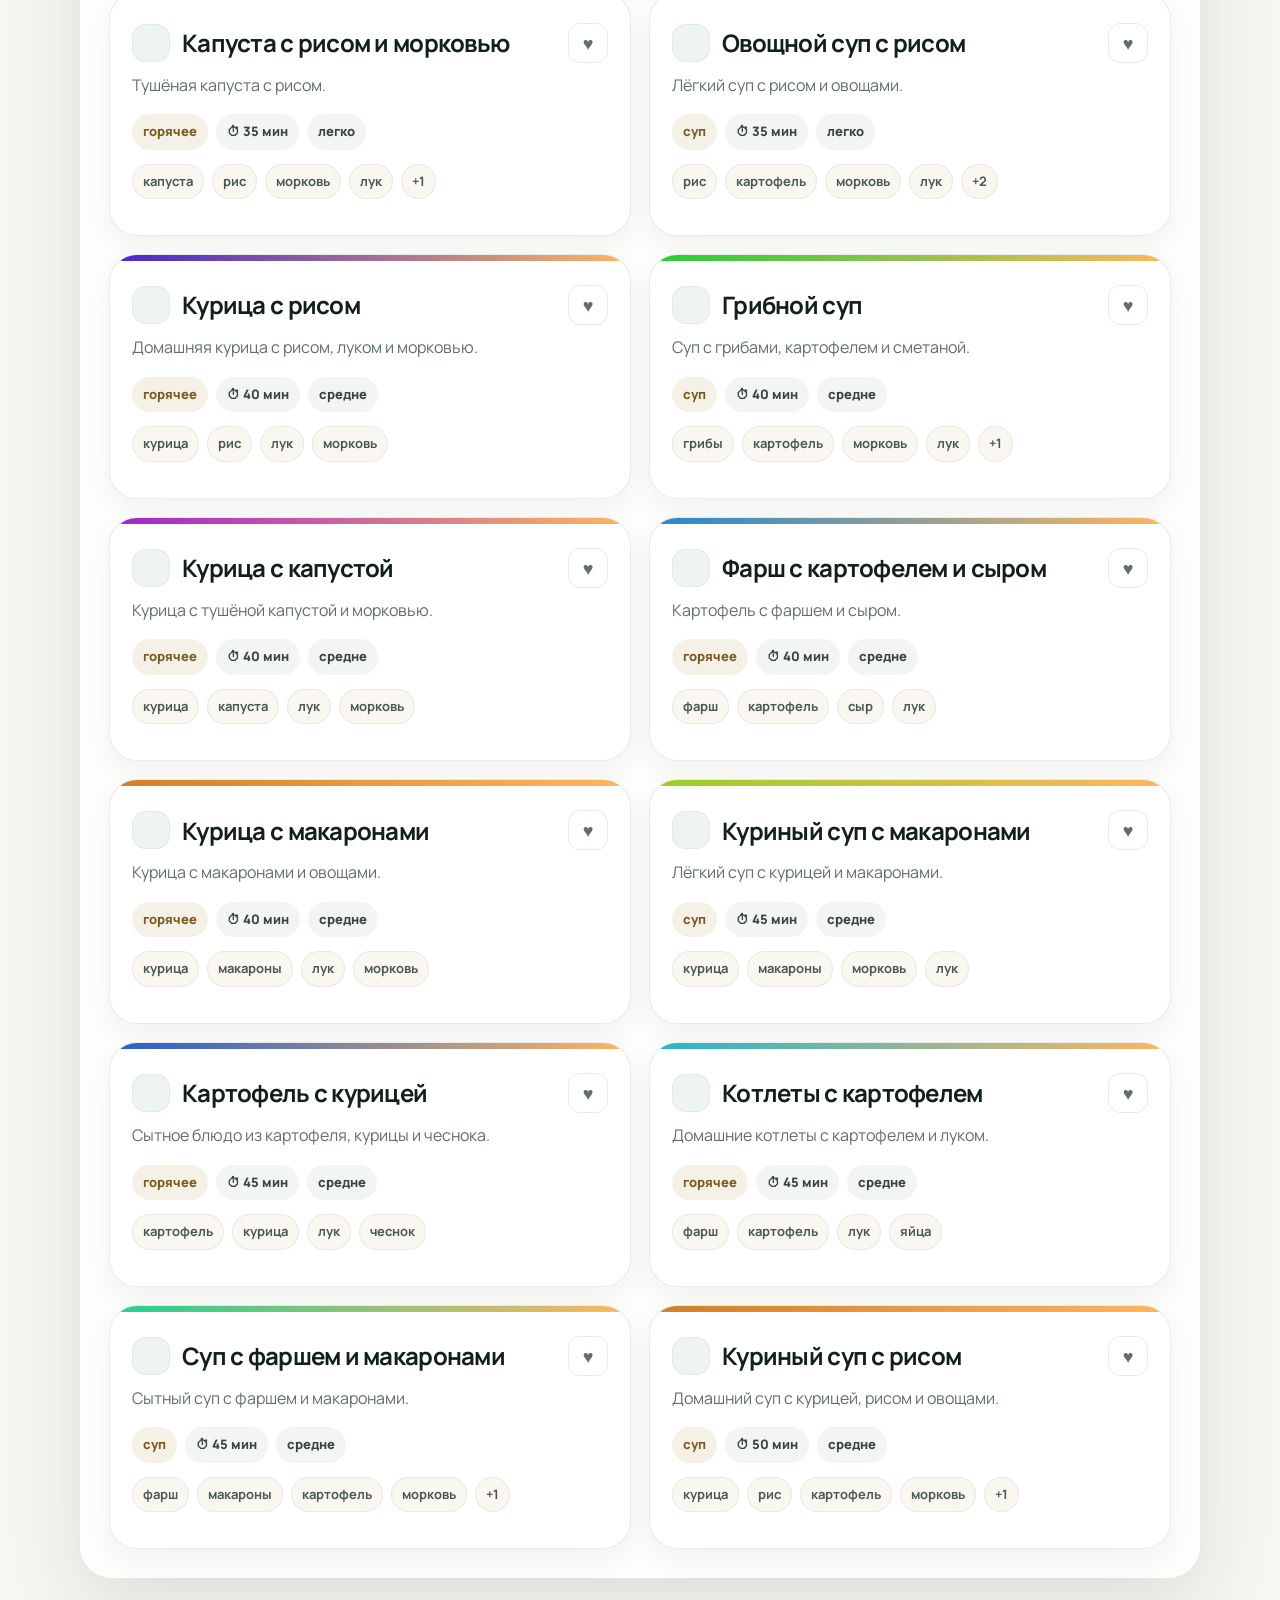
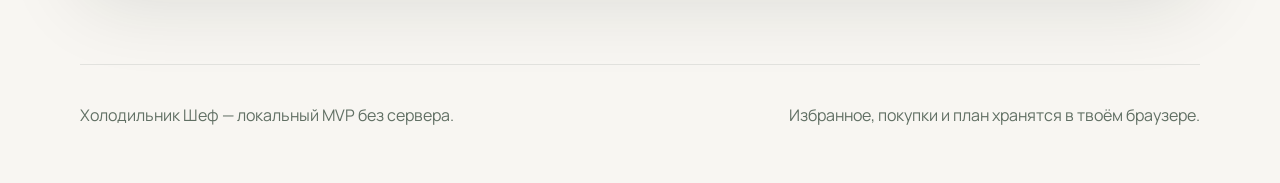
==== commit 7ce873a6: "Mobile optimization and sticky tabs" ====
--- a/index.html
+++ b/index.html
@@ -20,6 +20,7 @@
 
   <link rel="stylesheet" href="assets/css/styles.css" />
   <link rel="stylesheet" href="assets/css/ui-updates.css" />
+  <link rel="stylesheet" href="assets/css/mobile.css" />
 </head>
 <body>
   <div class="bg-decor" aria-hidden="true"></div>
--- a/assets/css/mobile.css
+++ b/assets/css/mobile.css
@@ -0,0 +1,169 @@
+.topbar {
+  position: static;
+}
+
+.tabs {
+  position: sticky;
+  top: 8px;
+  z-index: 70;
+  flex-wrap: nowrap;
+  overflow-x: auto;
+  -webkit-overflow-scrolling: touch;
+  scrollbar-width: none;
+  background: var(--surface);
+  backdrop-filter: blur(16px);
+  border: 1px solid var(--line);
+  border-radius: 18px;
+  padding: 8px;
+  box-shadow: 0 12px 30px rgba(18, 35, 27, 0.1);
+}
+
+.tabs::-webkit-scrollbar {
+  display: none;
+}
+
+.tab {
+  flex-shrink: 0;
+}
+
+[data-theme="dark"] .tabs {
+  background: rgba(14, 19, 16, 0.8);
+}
+
+@media (max-width: 700px) {
+  .topbar-inner {
+    padding: 10px 12px;
+    border-radius: 18px;
+  }
+
+  .brand-mark {
+    width: 32px;
+    height: 32px;
+    font-size: 11px;
+  }
+
+  .theme-toggle {
+    width: 36px;
+    height: 36px;
+  }
+
+  .page-hero {
+    padding: 34px 0 6px;
+  }
+
+  .page-hero h1 {
+    font-size: 30px;
+  }
+
+  .page-hero p {
+    font-size: 15px;
+  }
+
+  .app-shell {
+    padding: 16px 0 40px;
+  }
+
+  .tabs {
+    top: 6px;
+    gap: 6px;
+  }
+
+  .tab {
+    padding: 9px 12px;
+    font-size: 13px;
+  }
+
+  .panel {
+    padding: 16px;
+    border-radius: 22px;
+  }
+
+  .panel-head h2 {
+    font-size: 22px;
+  }
+
+  .panel-tools,
+  .controls {
+    width: 100%;
+    flex-direction: column;
+  }
+
+  .search-input {
+    min-width: 0;
+    width: 100%;
+  }
+
+  .select {
+    width: 100%;
+  }
+
+  .chip {
+    padding: 9px 12px;
+    font-size: 13px;
+  }
+
+  .actions {
+    flex-direction: column;
+  }
+
+  .actions .btn {
+    width: 100%;
+  }
+
+  .recipe-card {
+    padding: 16px;
+  }
+
+  .recipe-title {
+    font-size: 19px;
+  }
+
+  .recipe-description {
+    font-size: 14px;
+  }
+
+  .badge {
+    font-size: 12px;
+    padding: 6px 9px;
+  }
+
+  .tag {
+    font-size: 12px;
+  }
+
+  .stats-grid {
+    grid-template-columns: repeat(2, 1fr);
+    gap: 10px;
+  }
+
+  .stat-card {
+    padding: 14px;
+  }
+
+  .stat-card strong {
+    font-size: 24px;
+  }
+
+  .plan-row {
+    grid-template-columns: 1fr;
+    gap: 6px;
+  }
+
+  .recipe-hero h1 {
+    font-size: 28px;
+  }
+
+  .recipe-actions {
+    flex-direction: column;
+  }
+
+  .recipe-actions .btn {
+    width: 100%;
+  }
+
+  .footer-inner {
+    flex-direction: column;
+    gap: 6px;
+    font-size: 13px;
+  }
+}
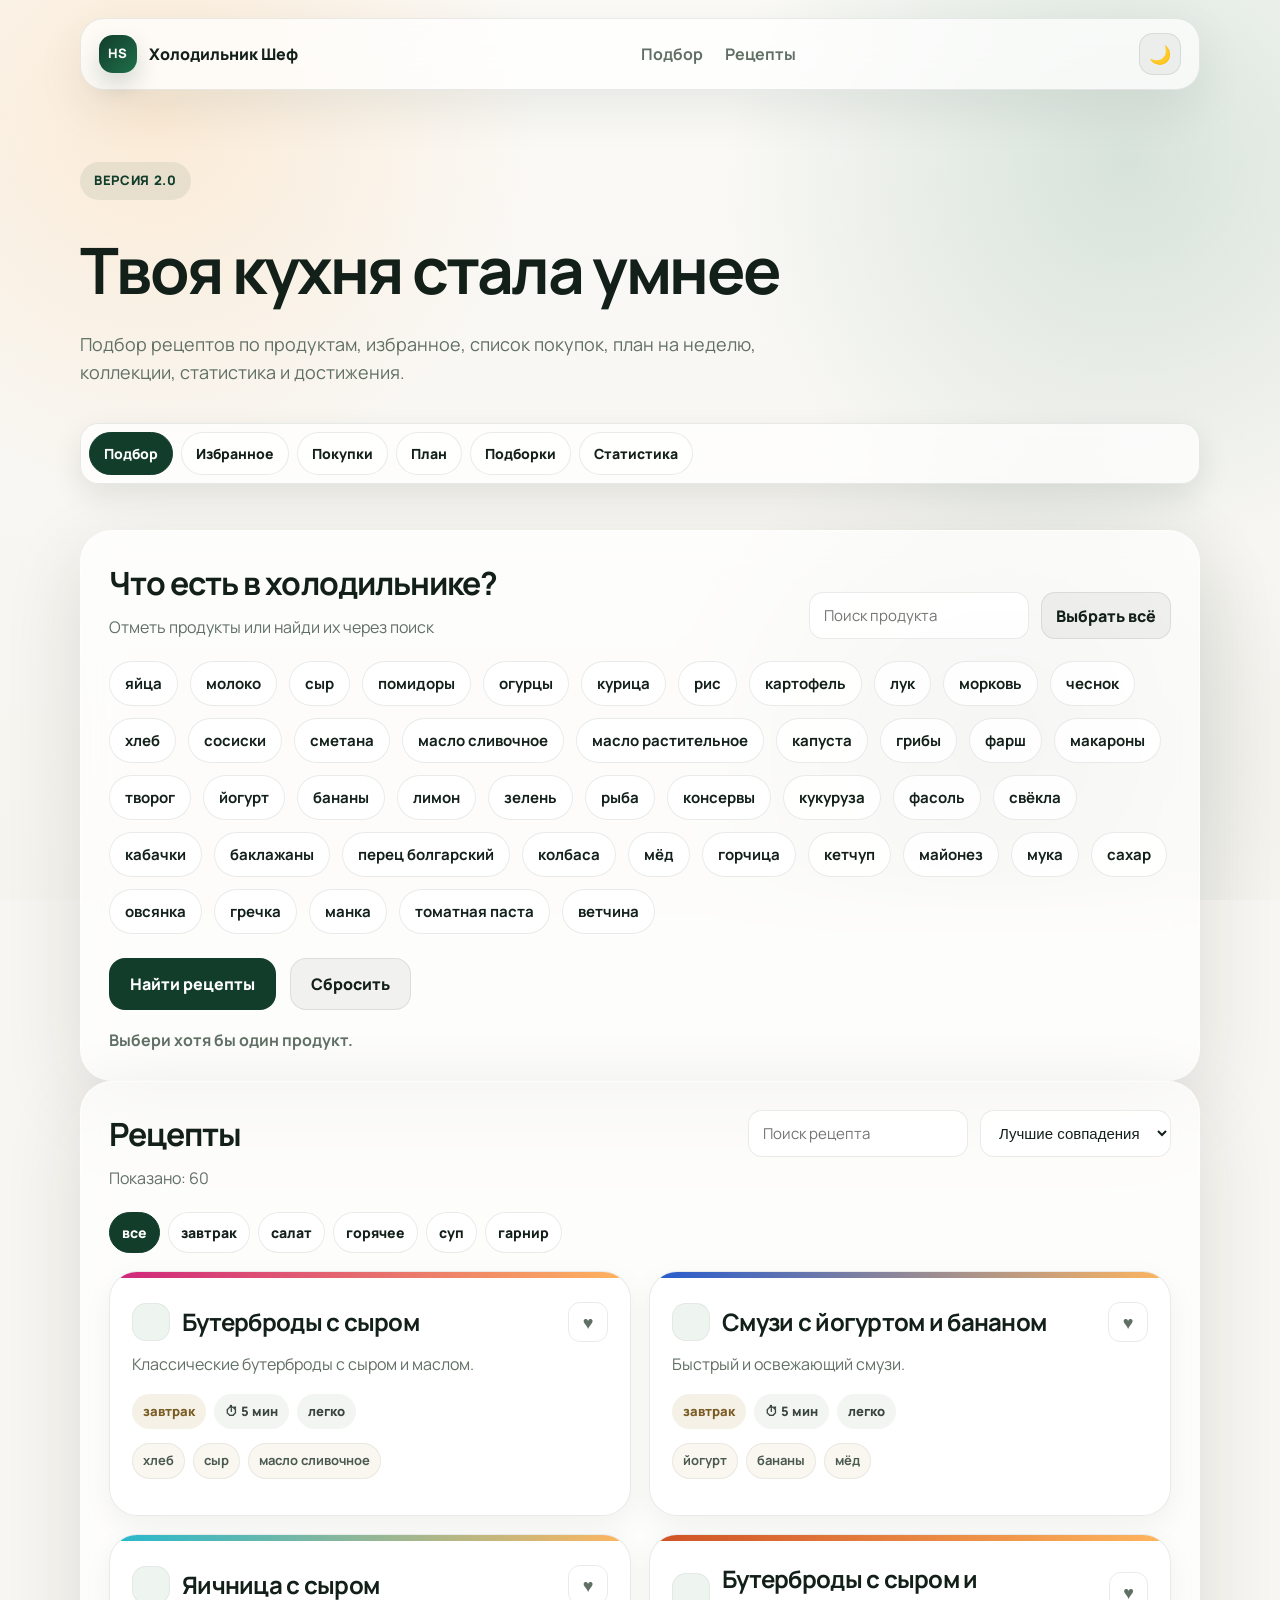
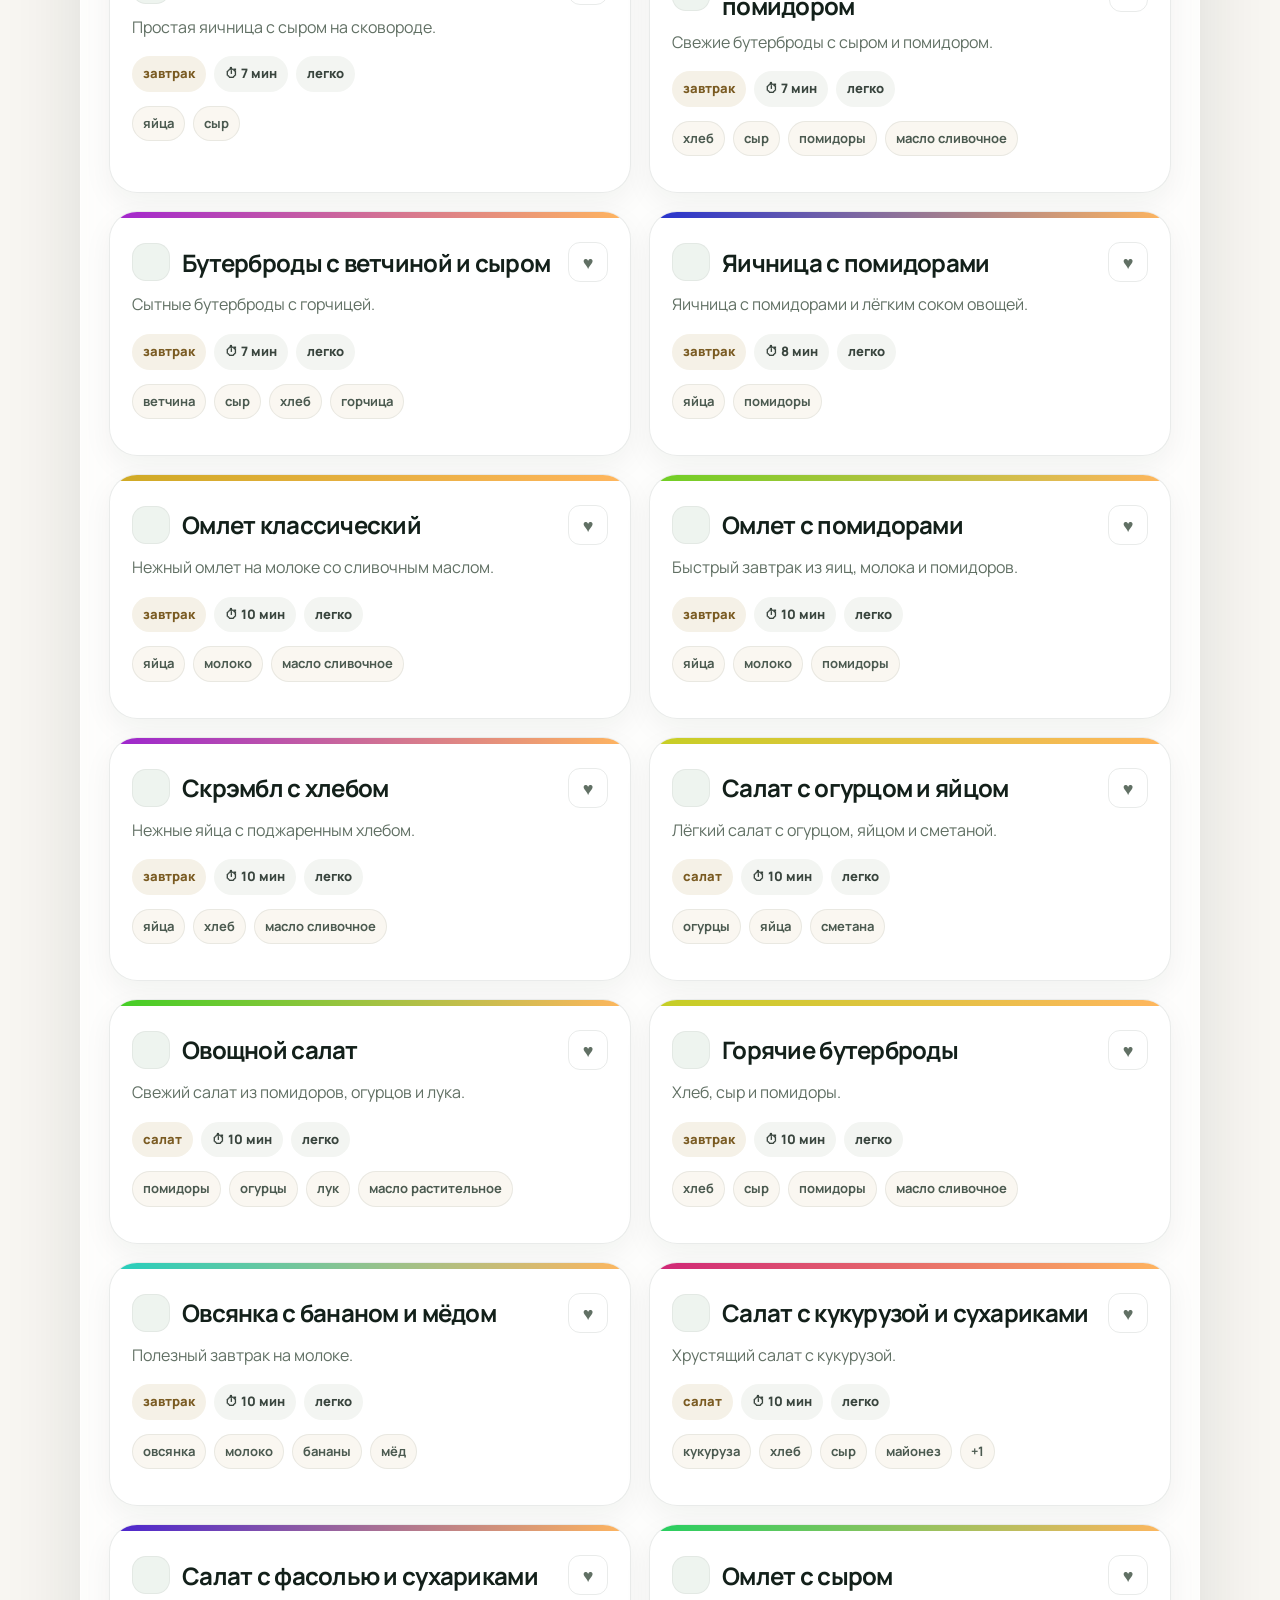
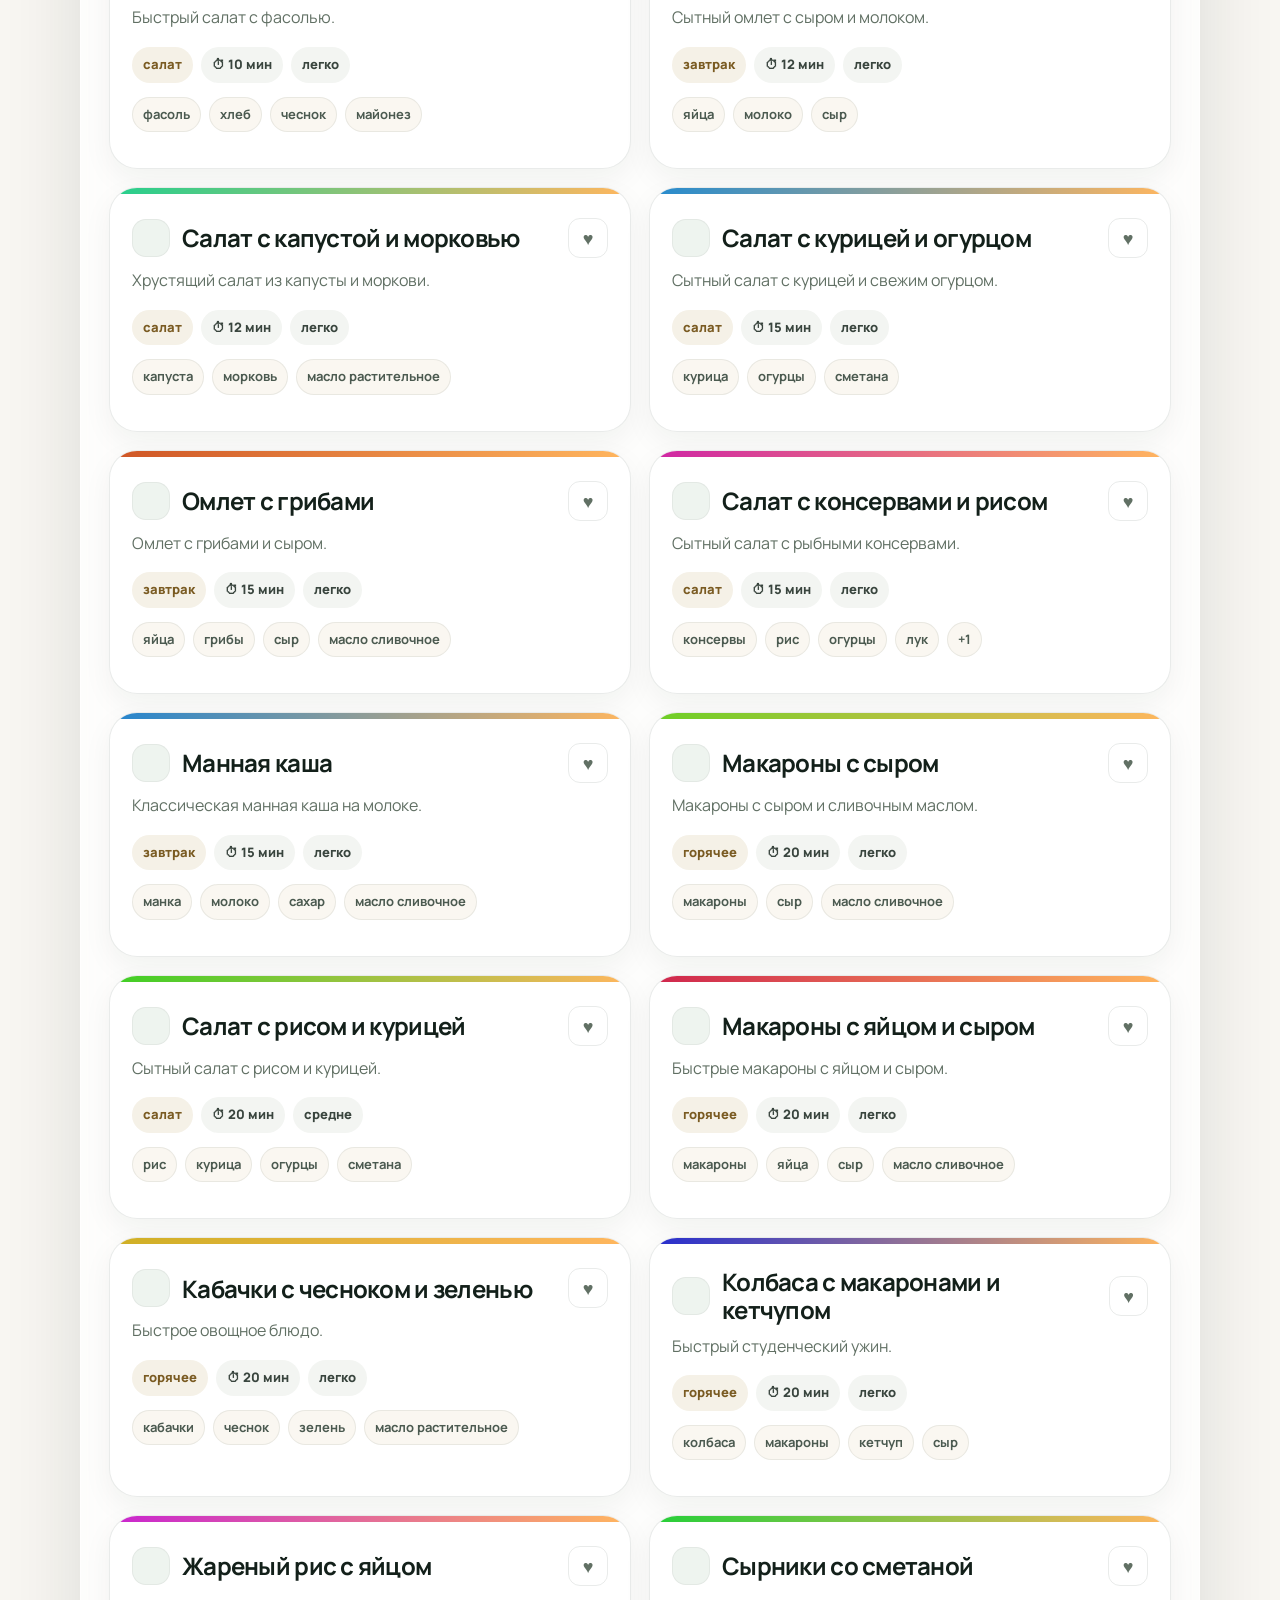
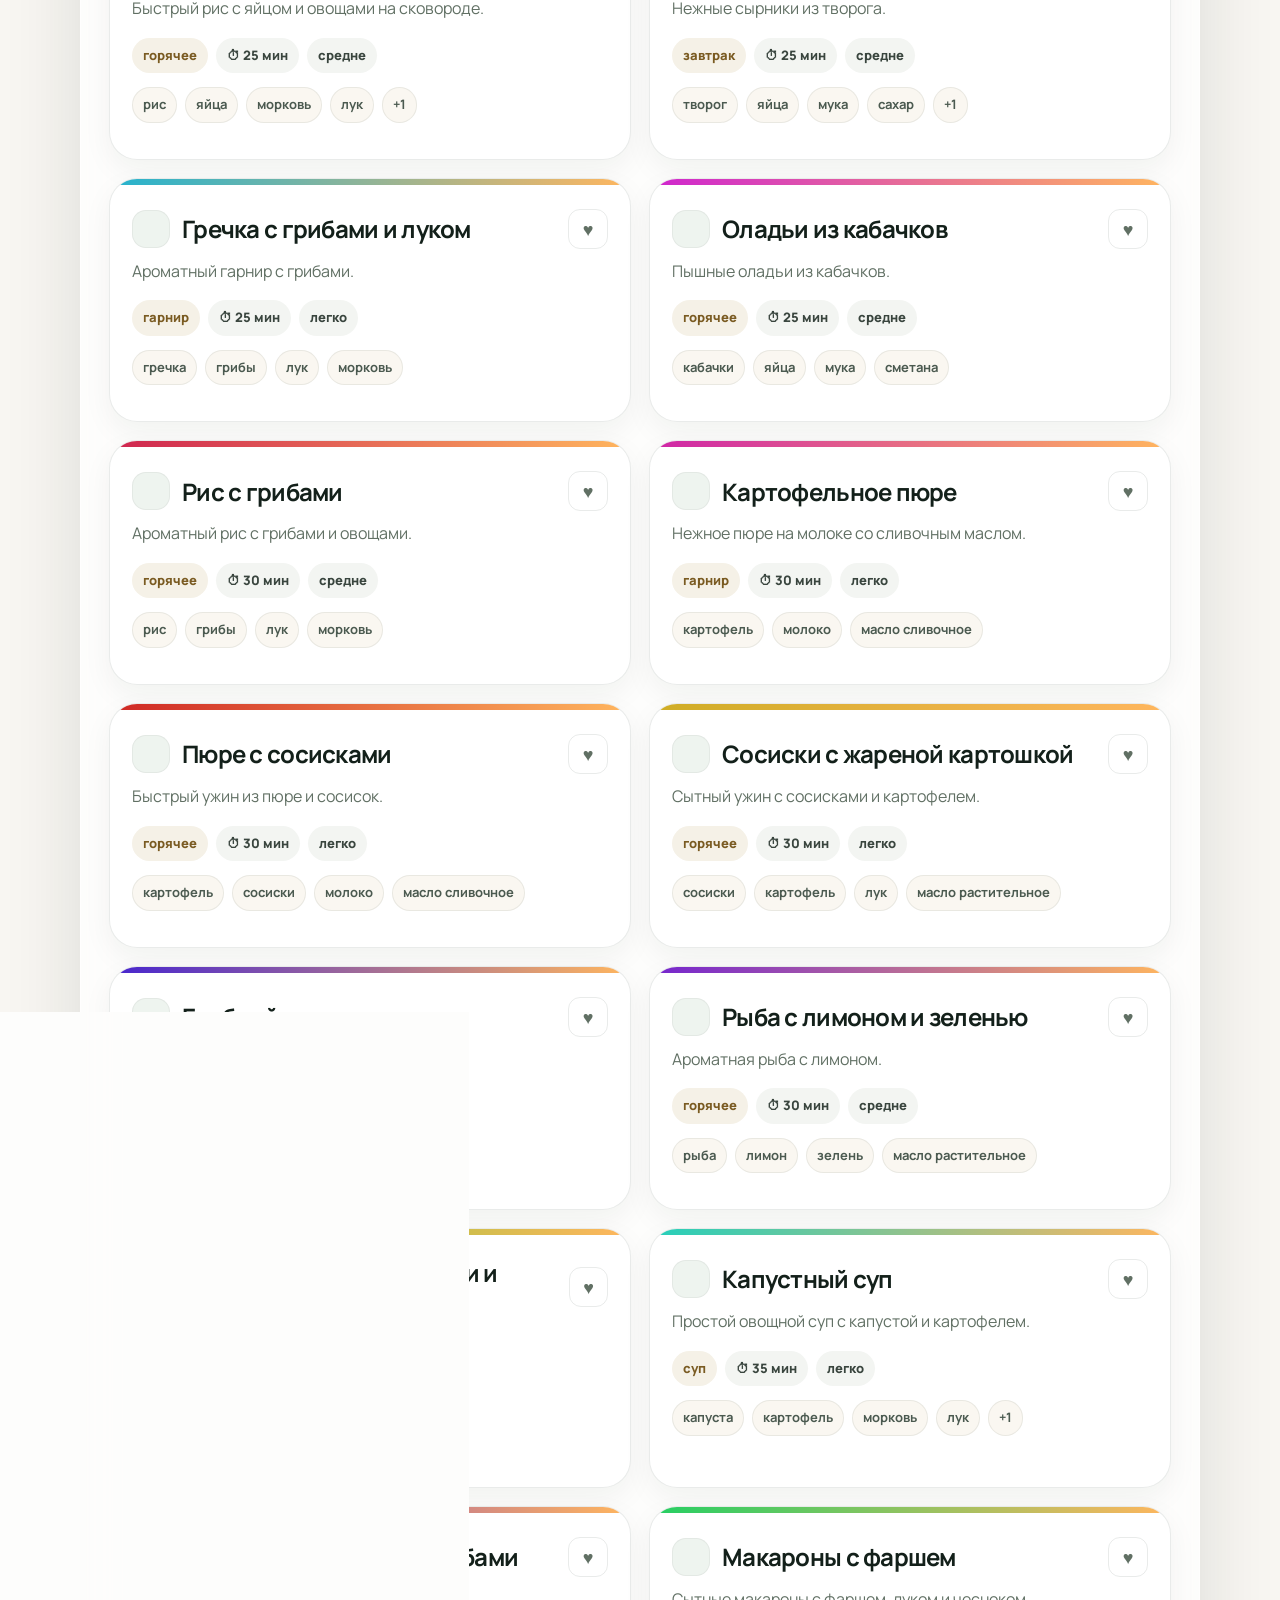
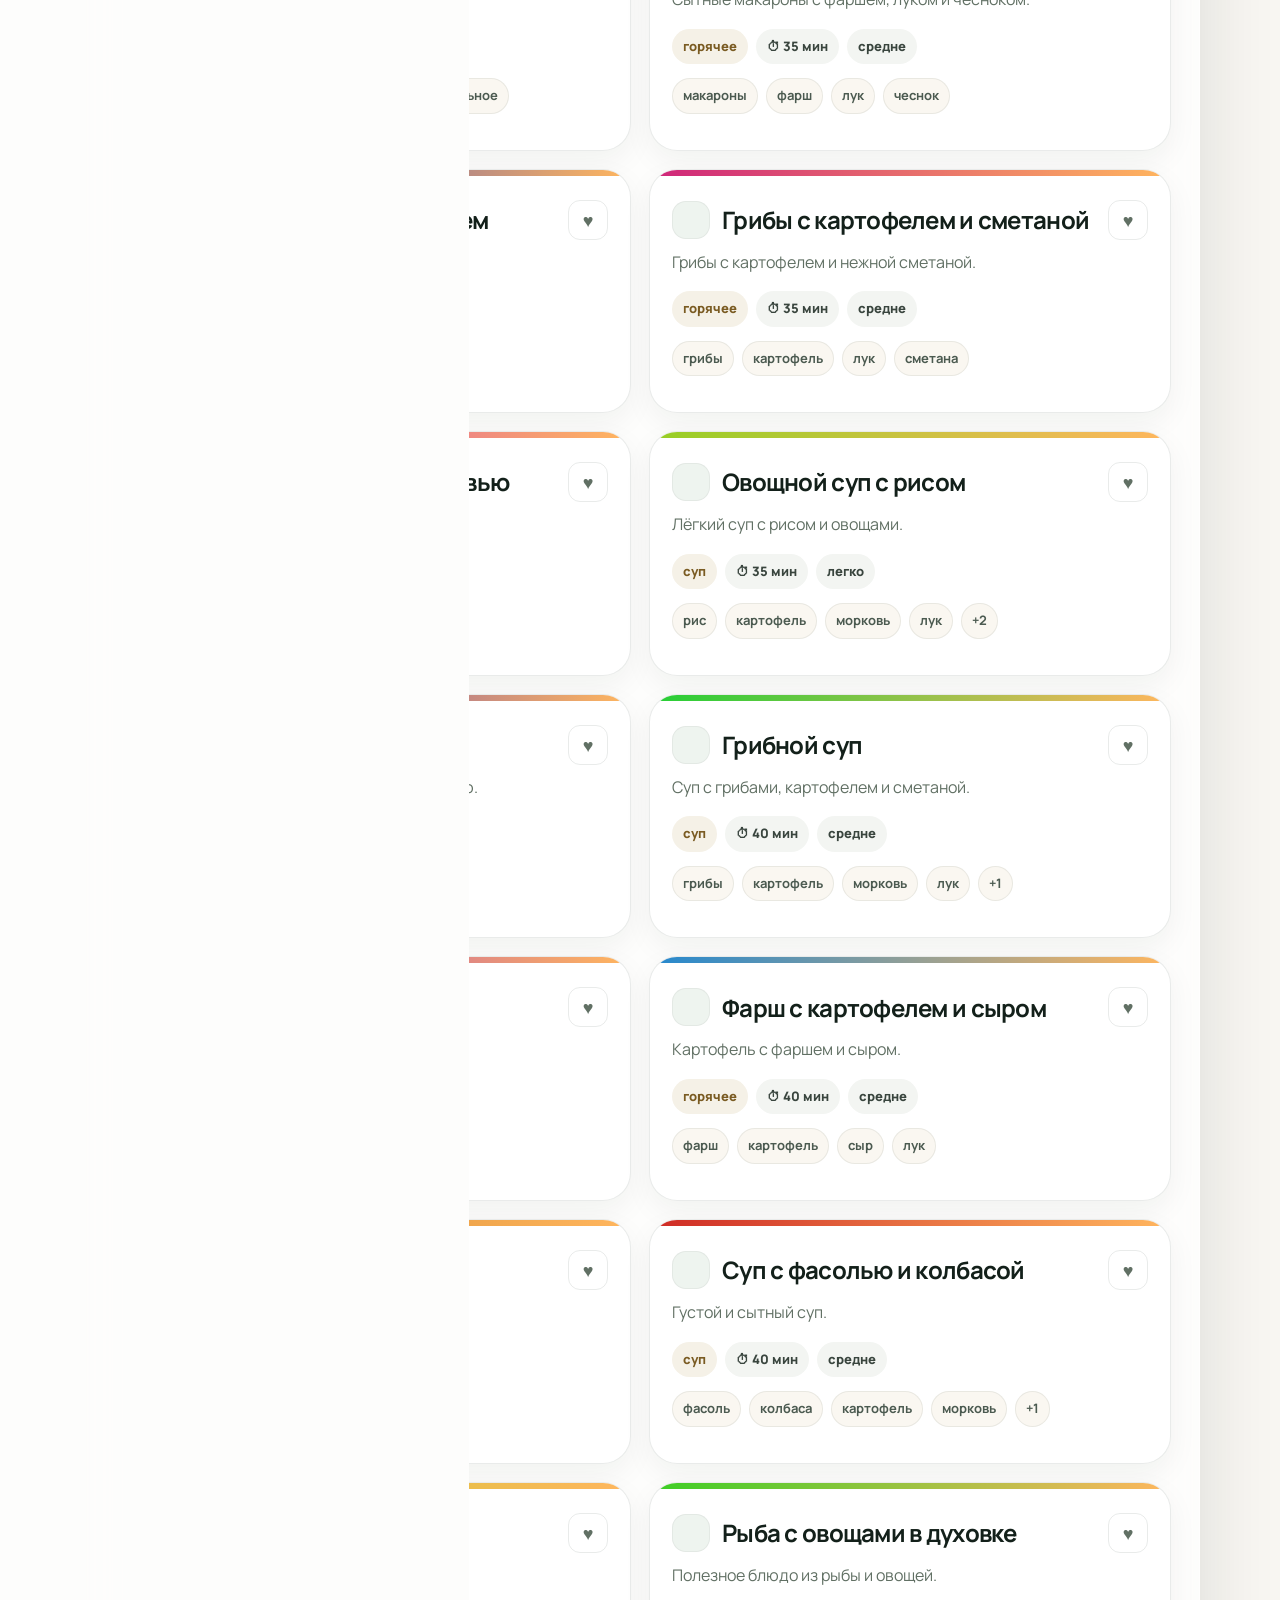
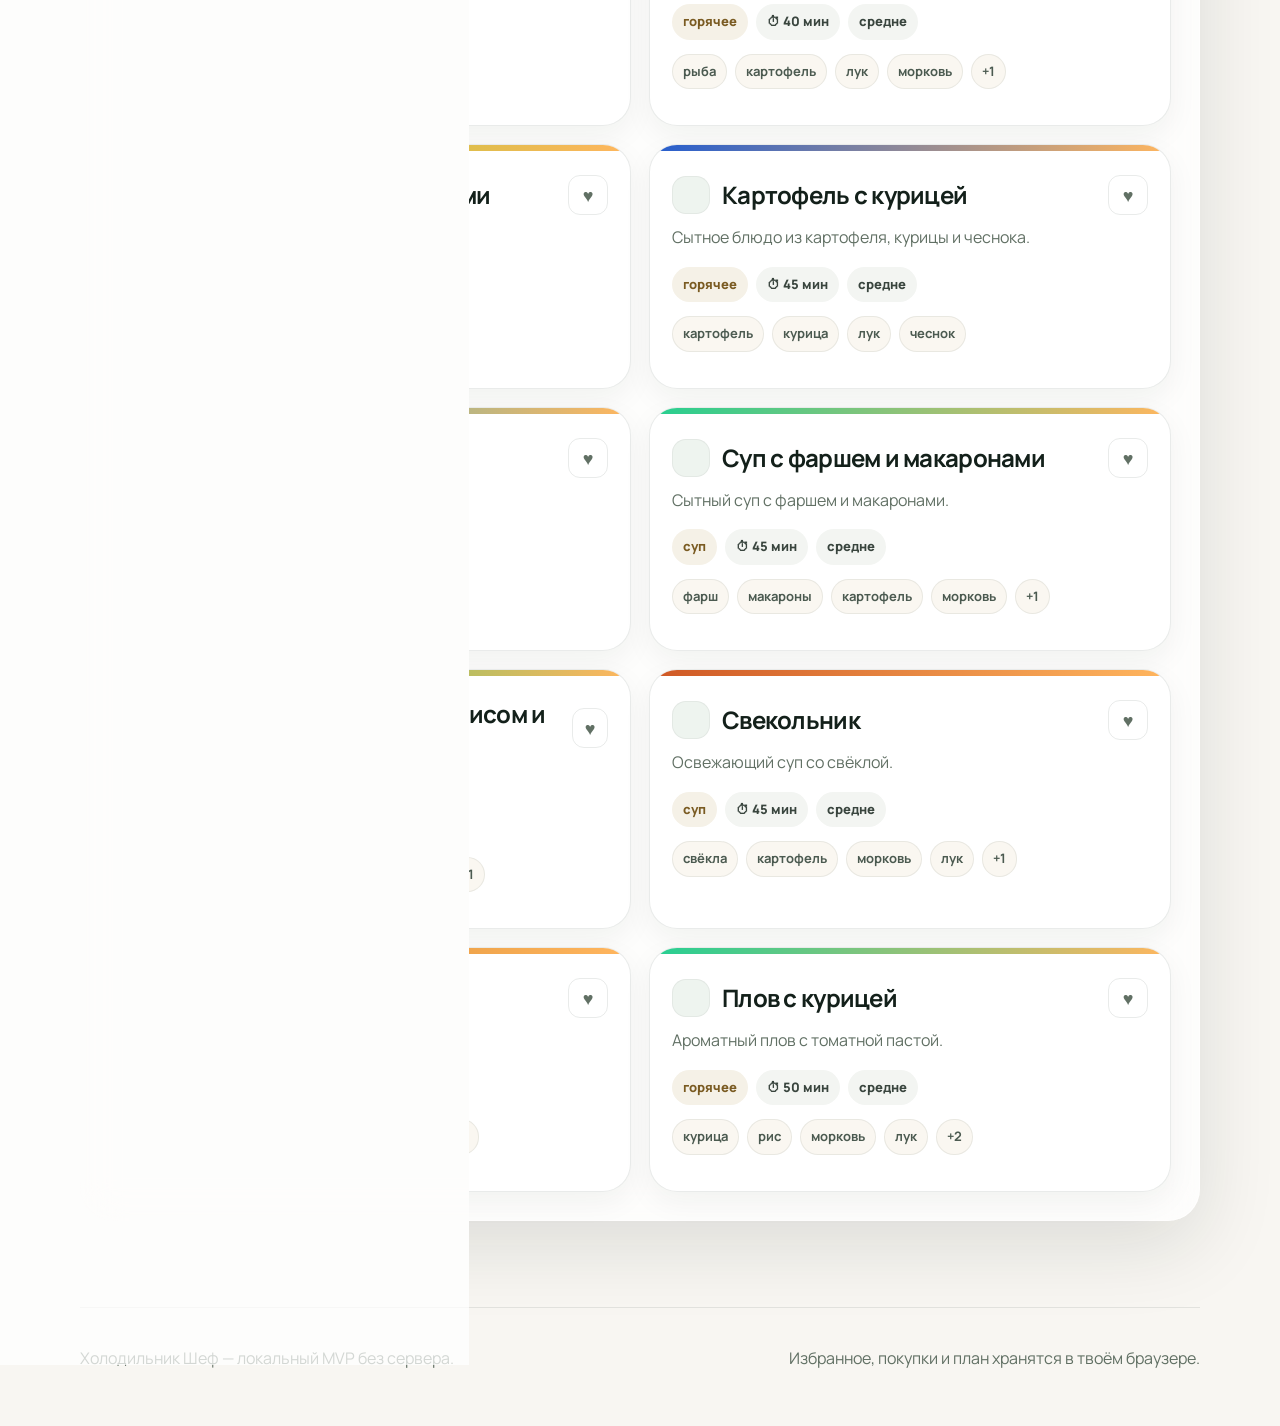
==== commit 8bb1fbc1: "45 ingredients and 60 recipes" ====
--- a/index.html
+++ b/index.html
@@ -247,6 +247,7 @@
     </div>
   </footer>
 
+  <script src="assets/js/ingredients.js" defer></script>
   <script src="assets/js/store.js" defer></script>
   <script src="assets/js/app.js" defer></script>
 </body>
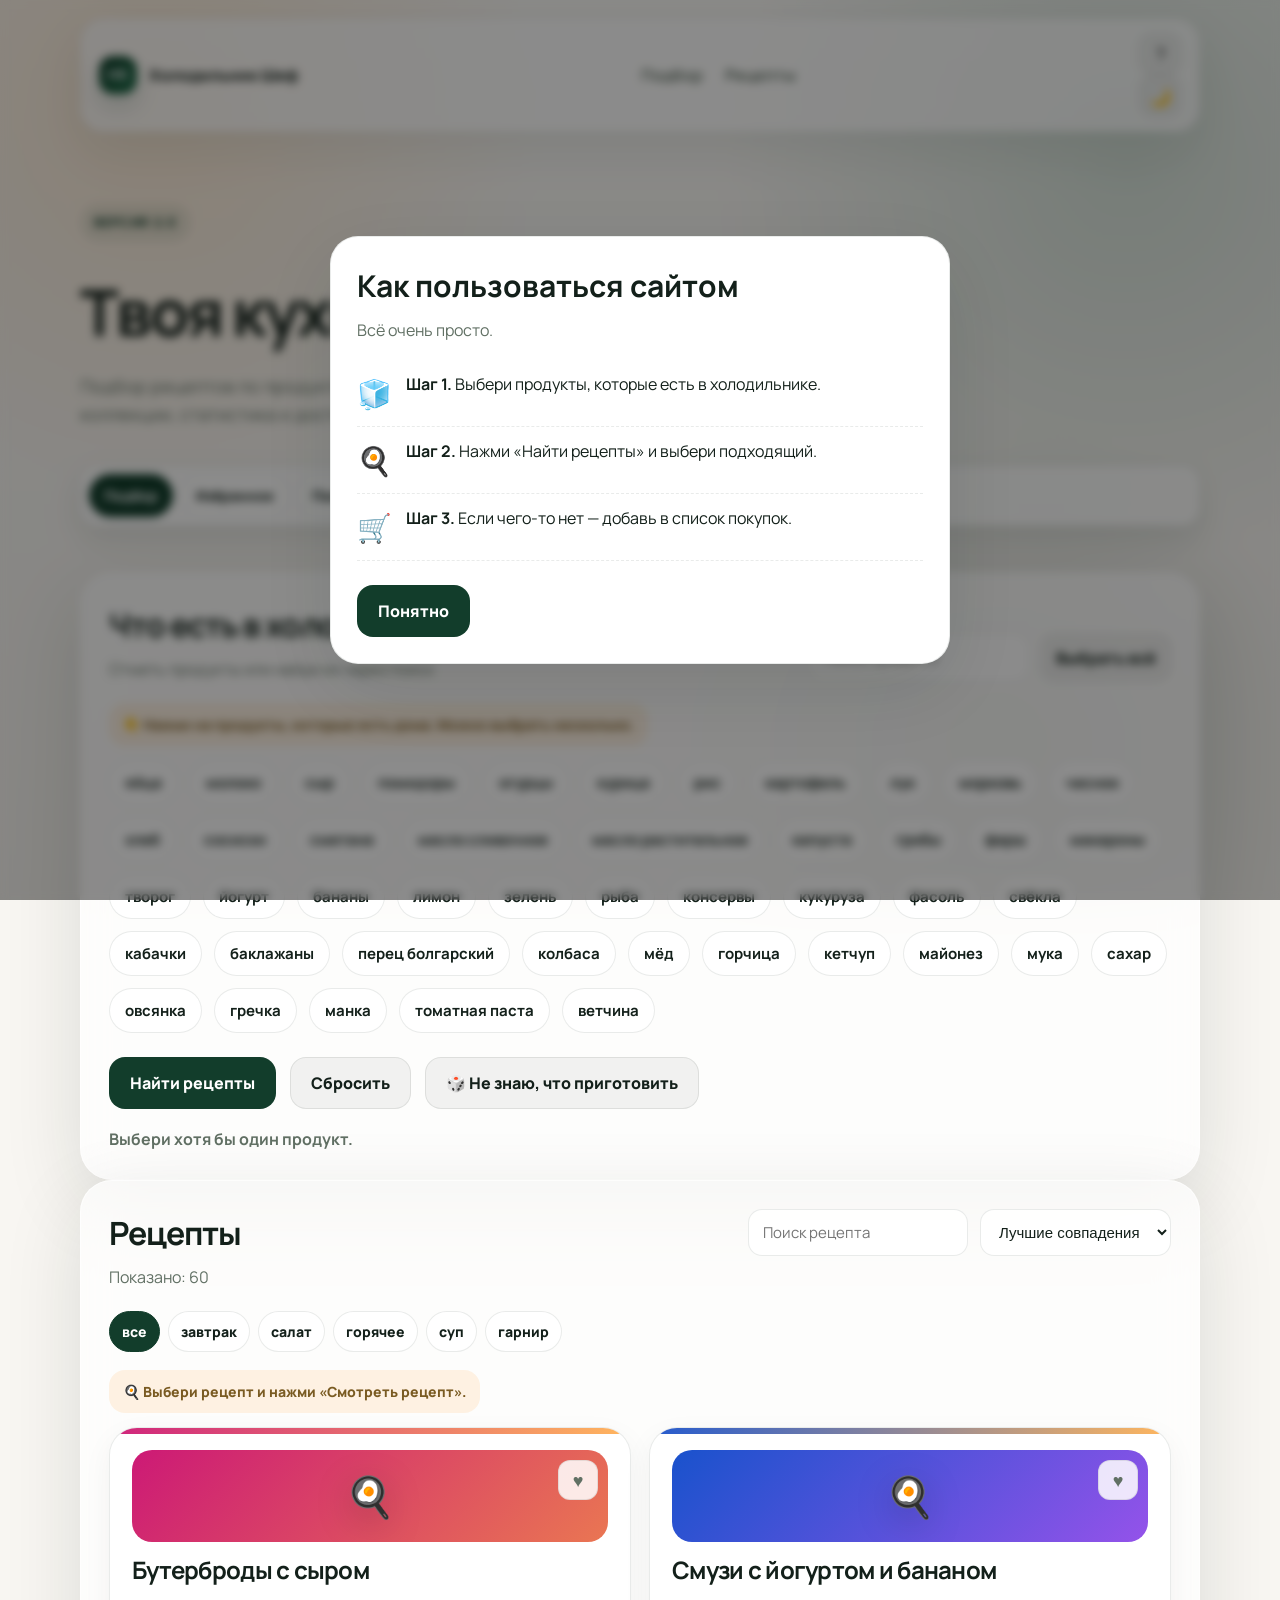
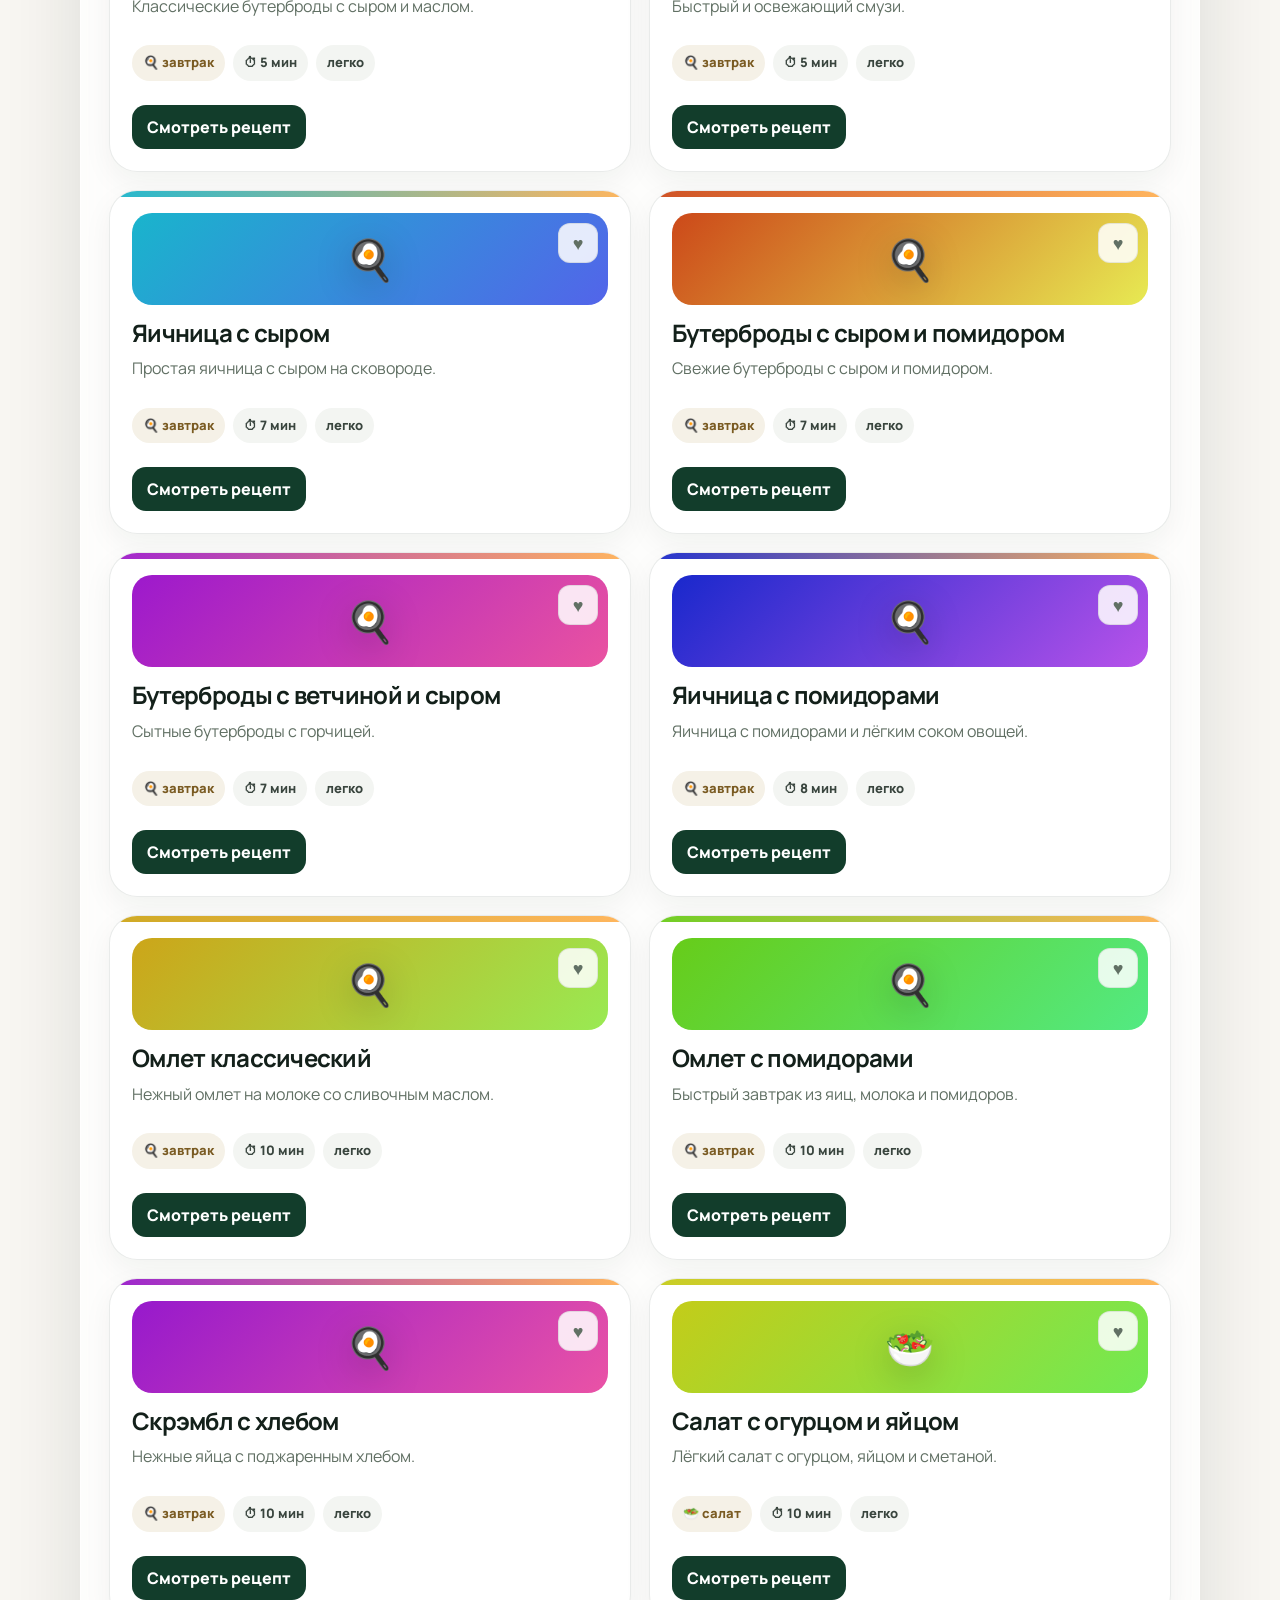
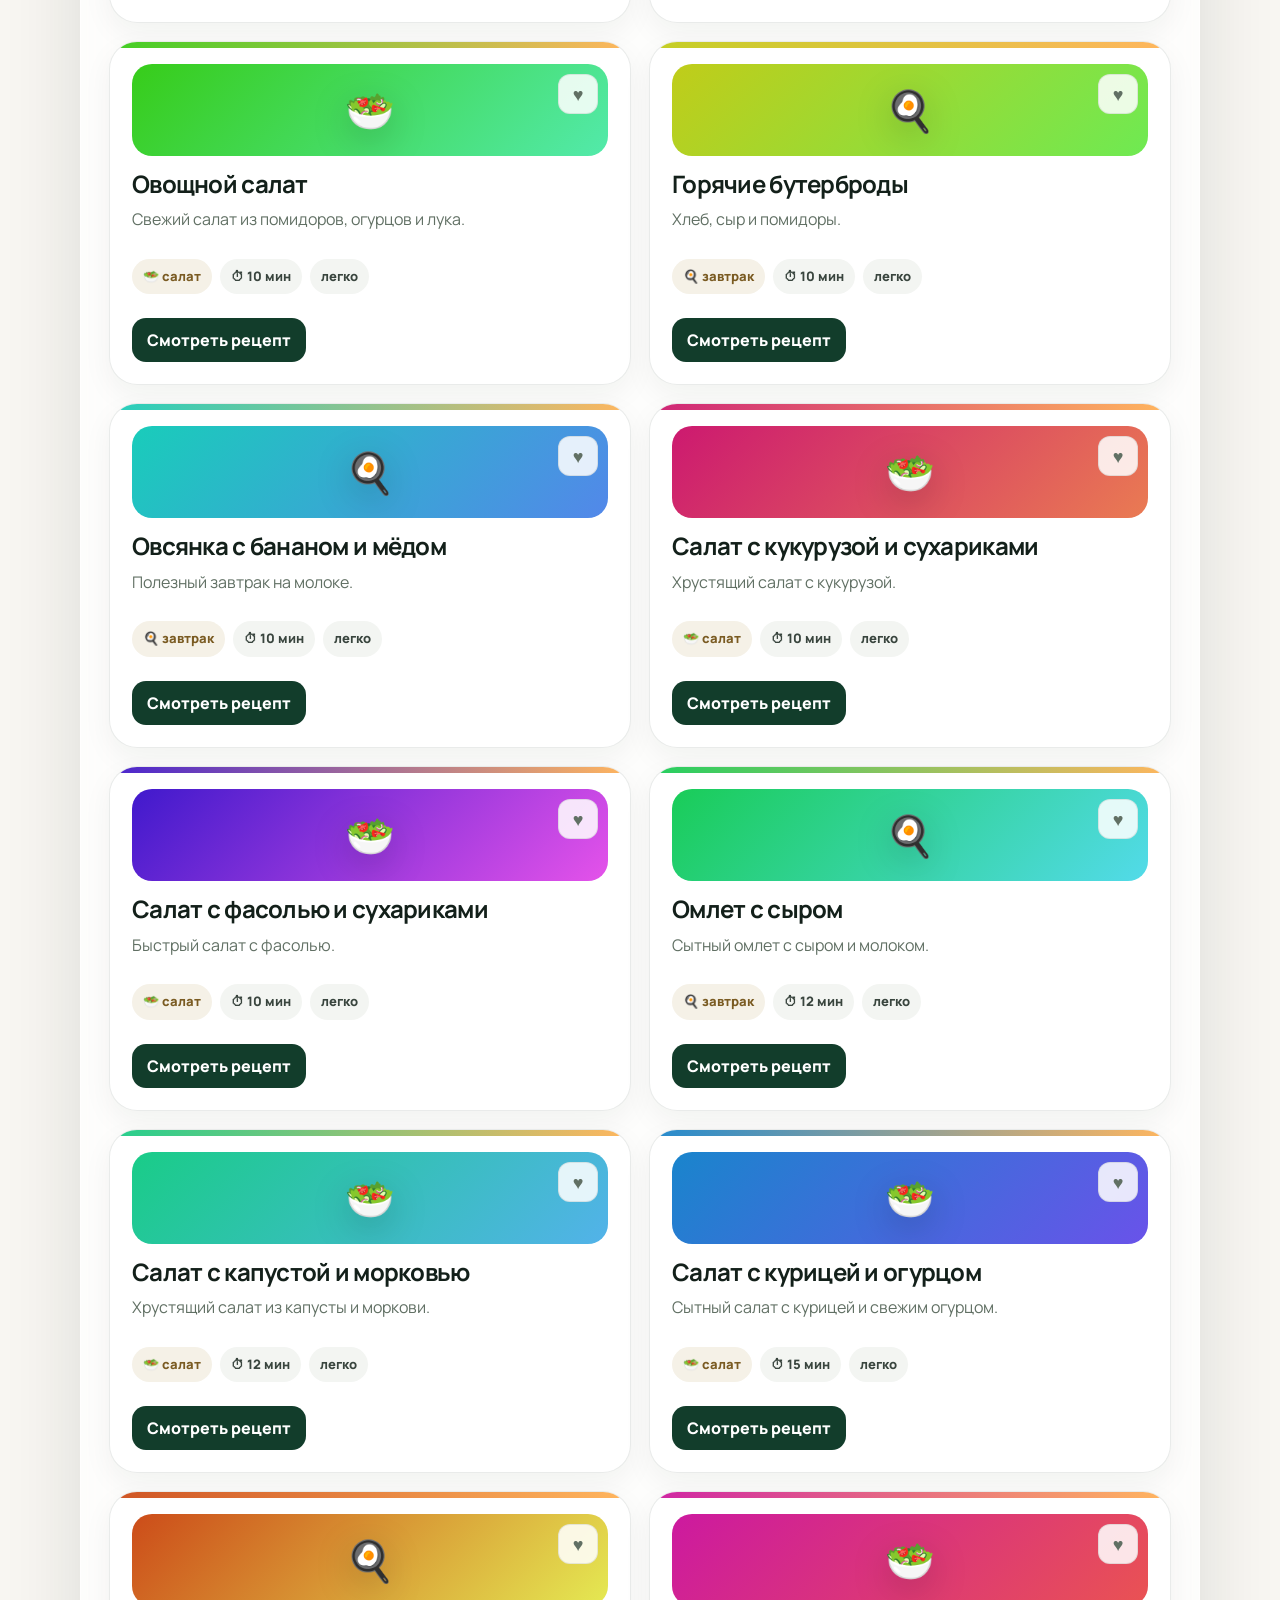
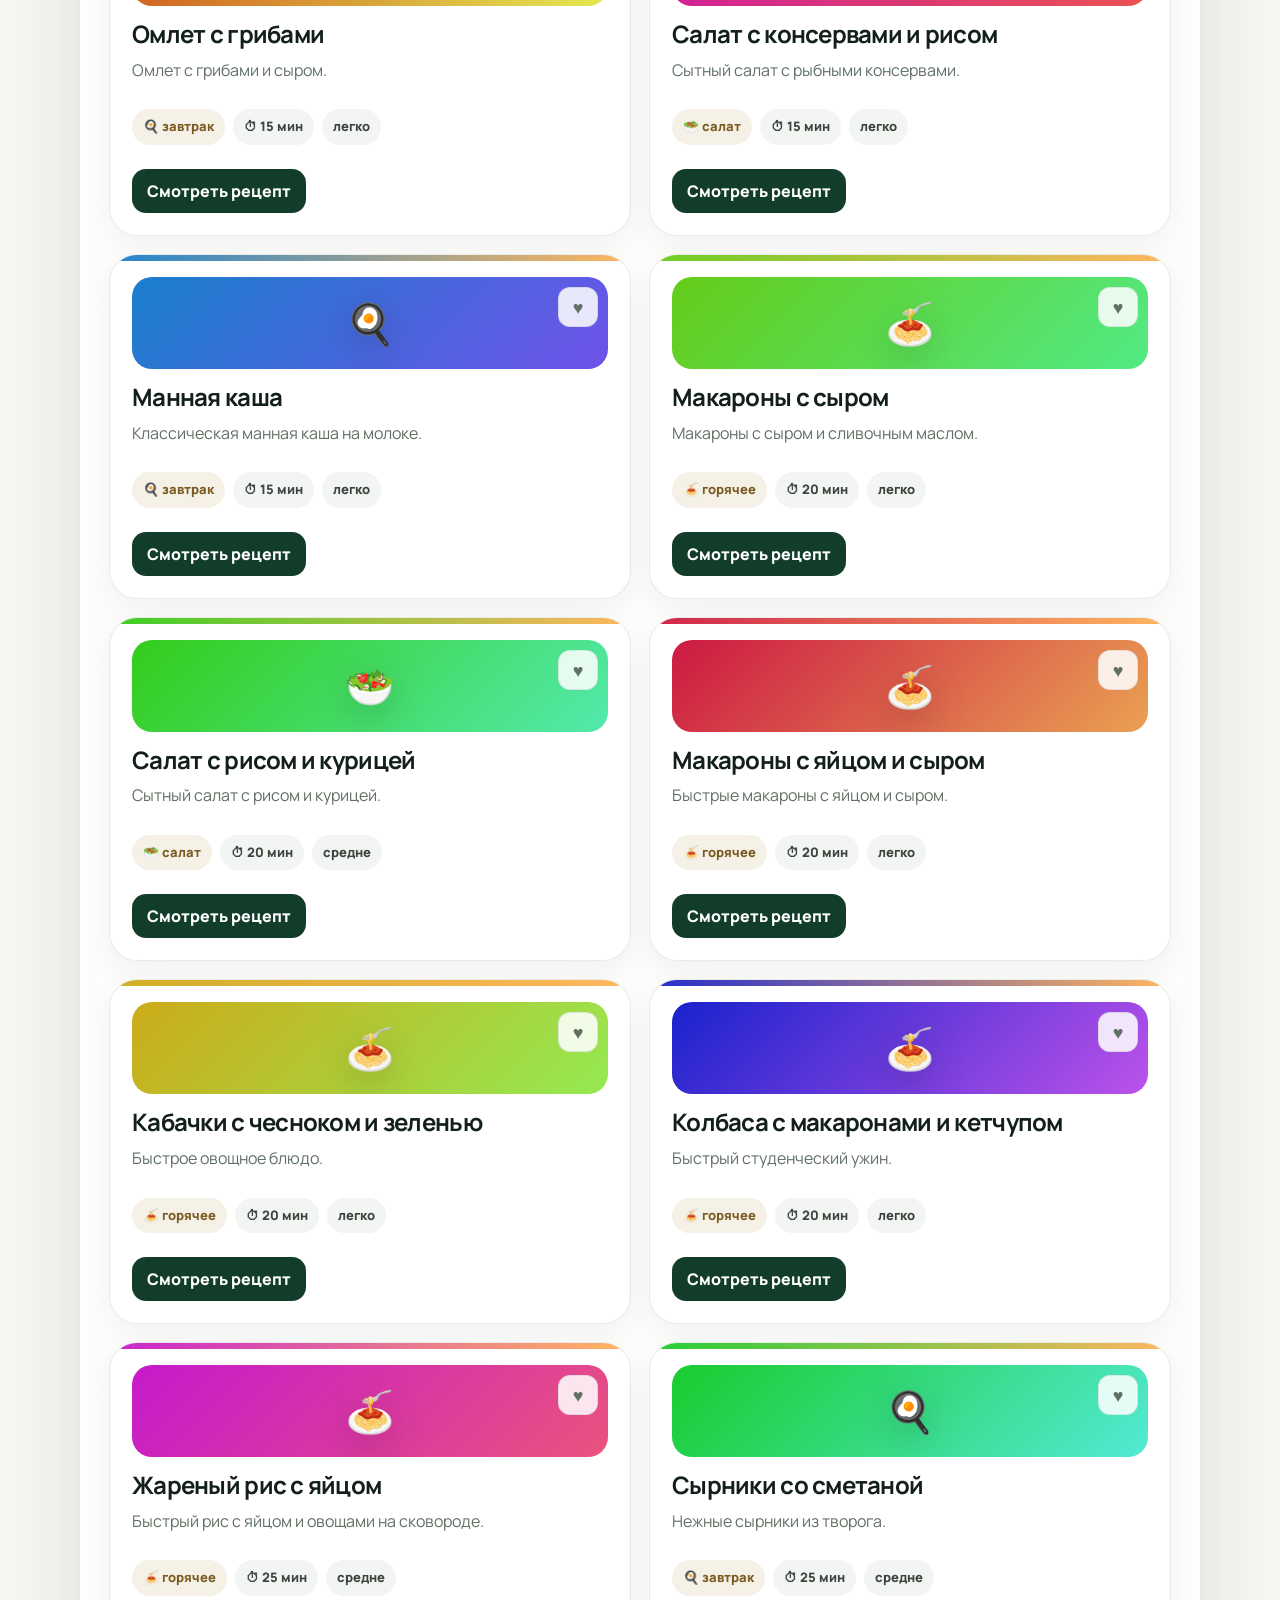
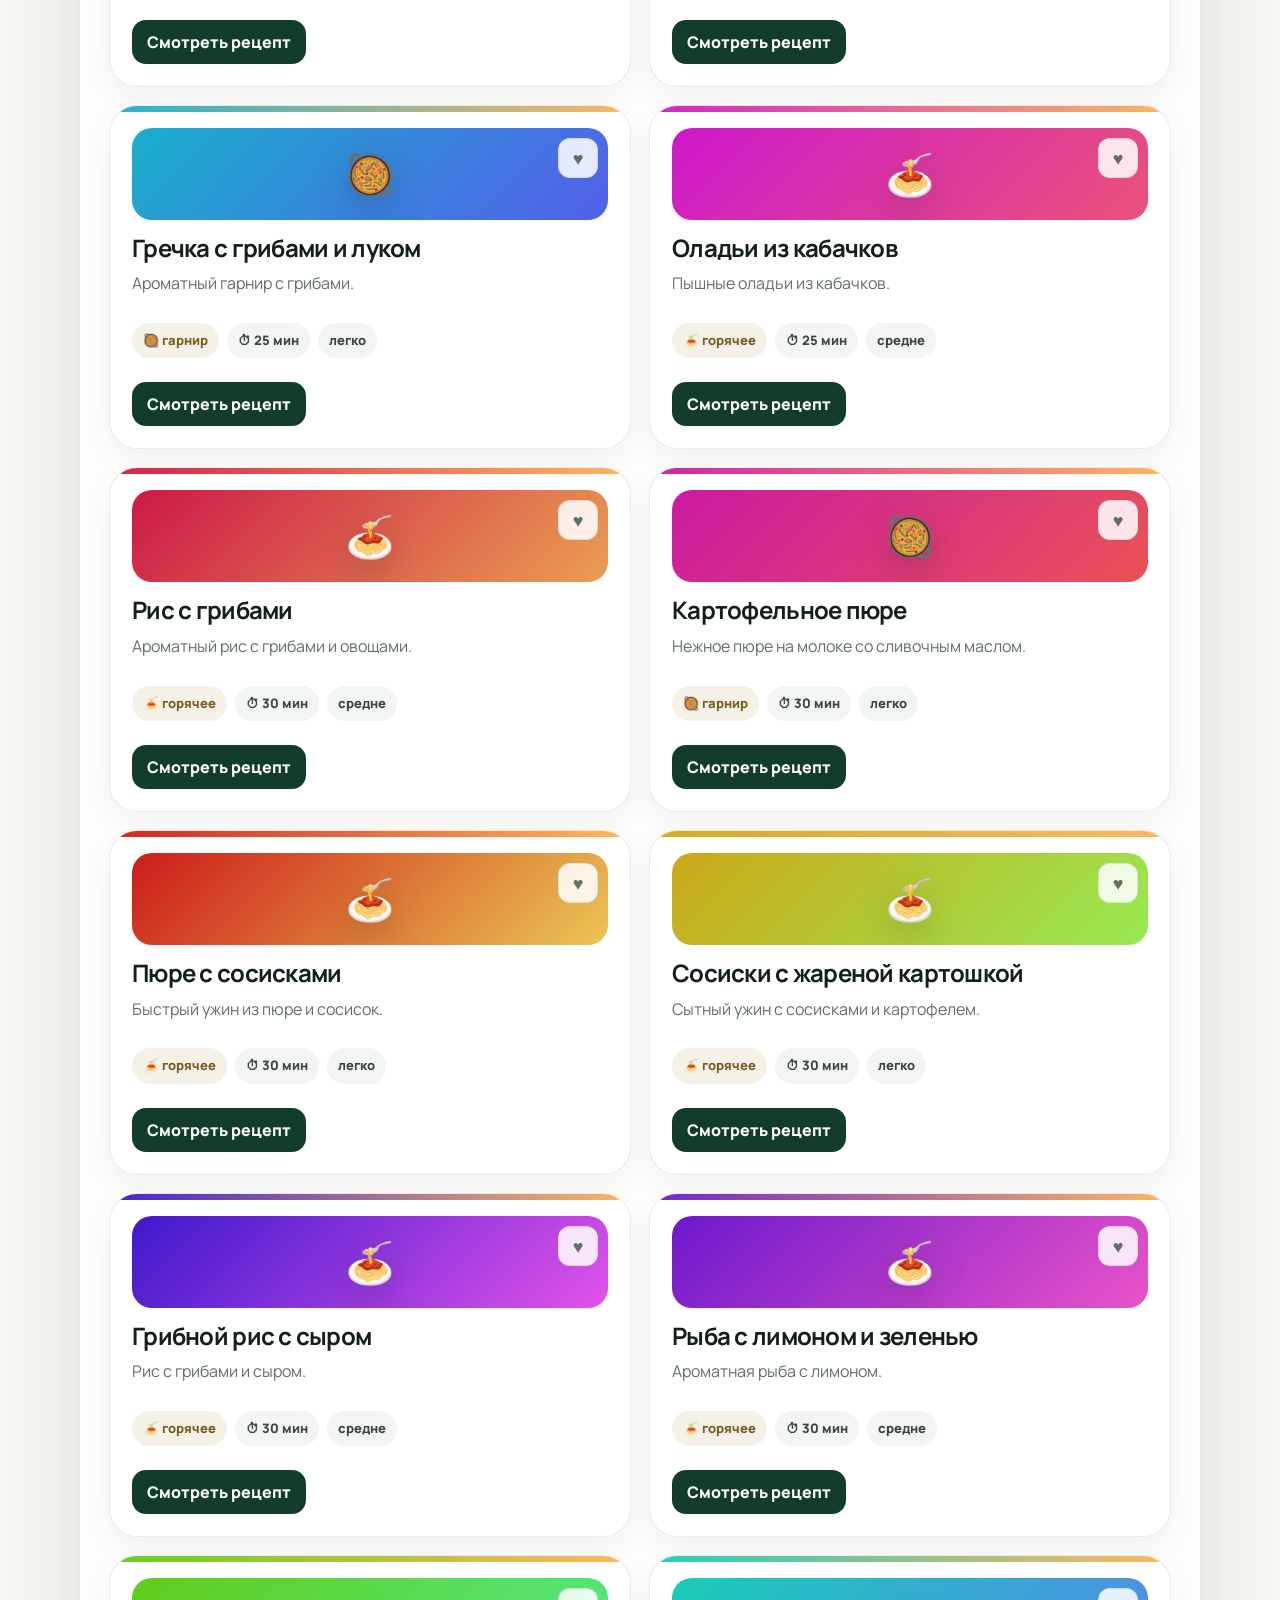
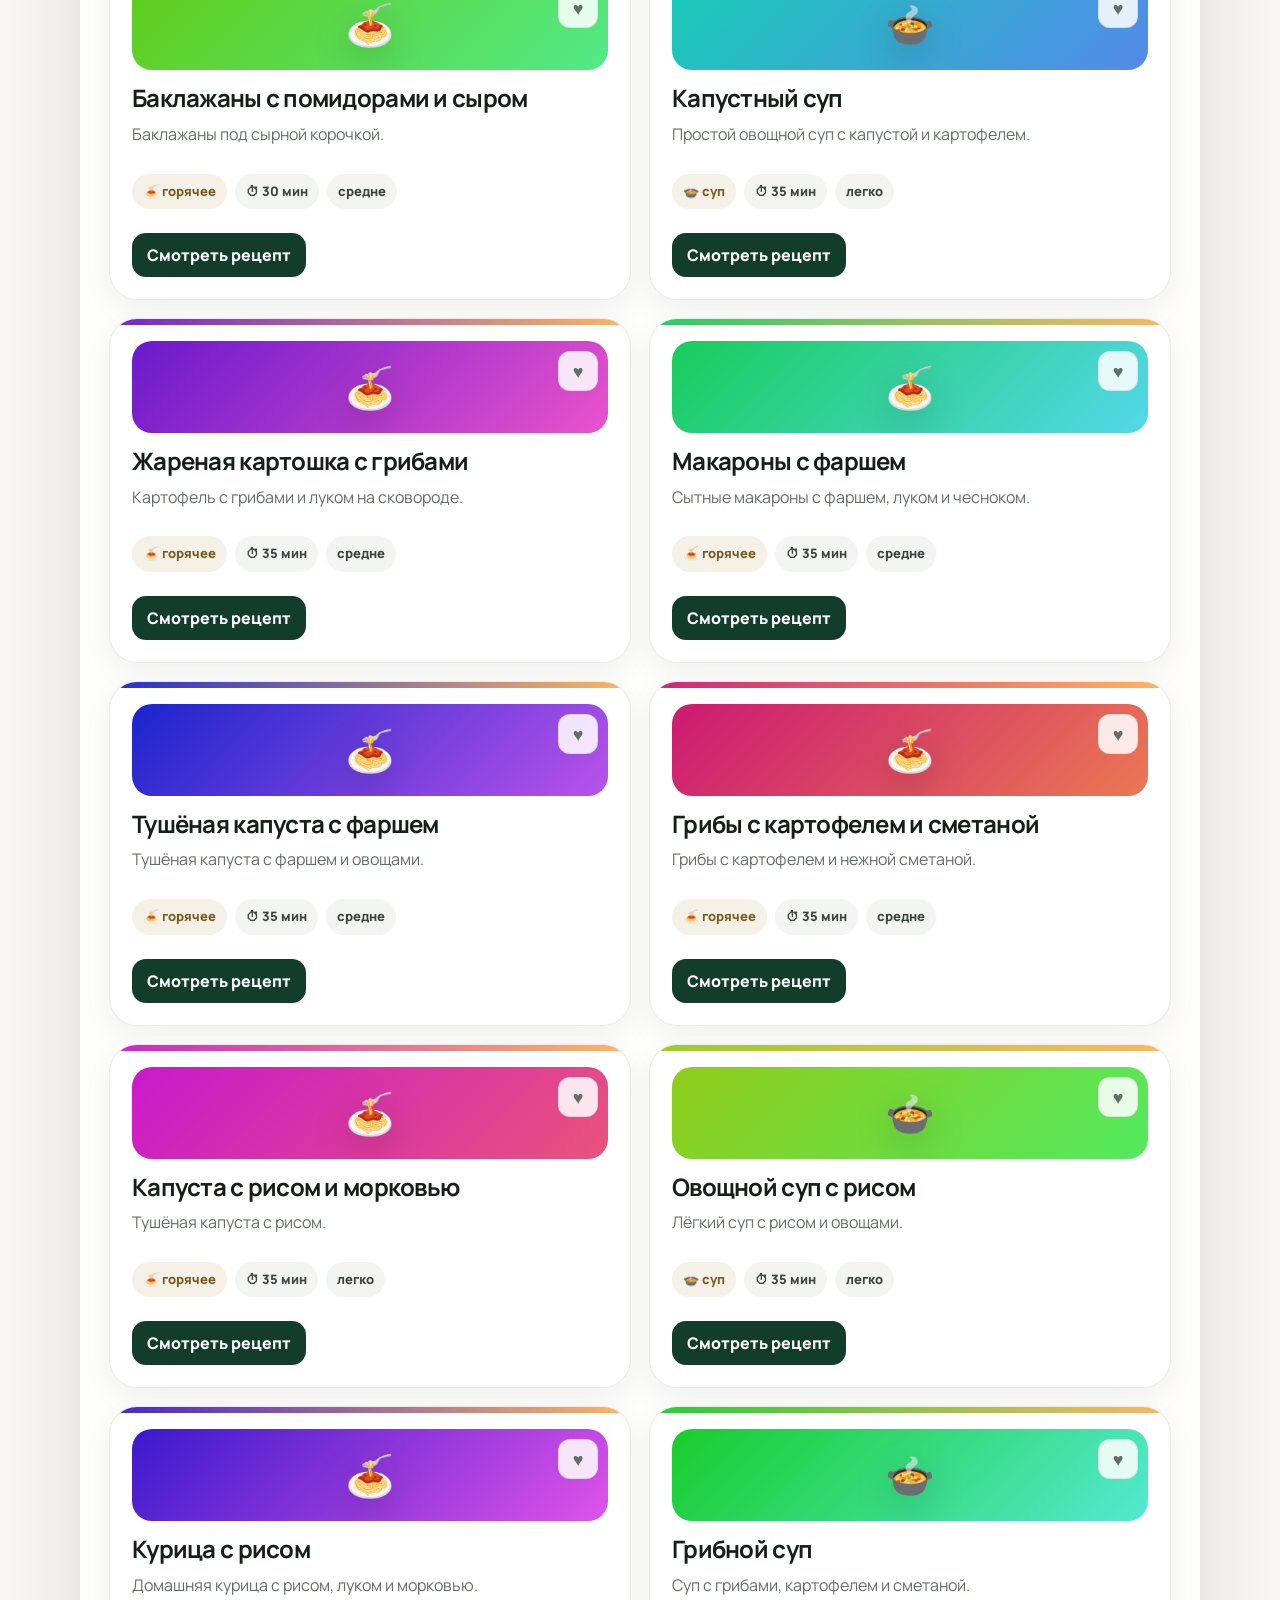
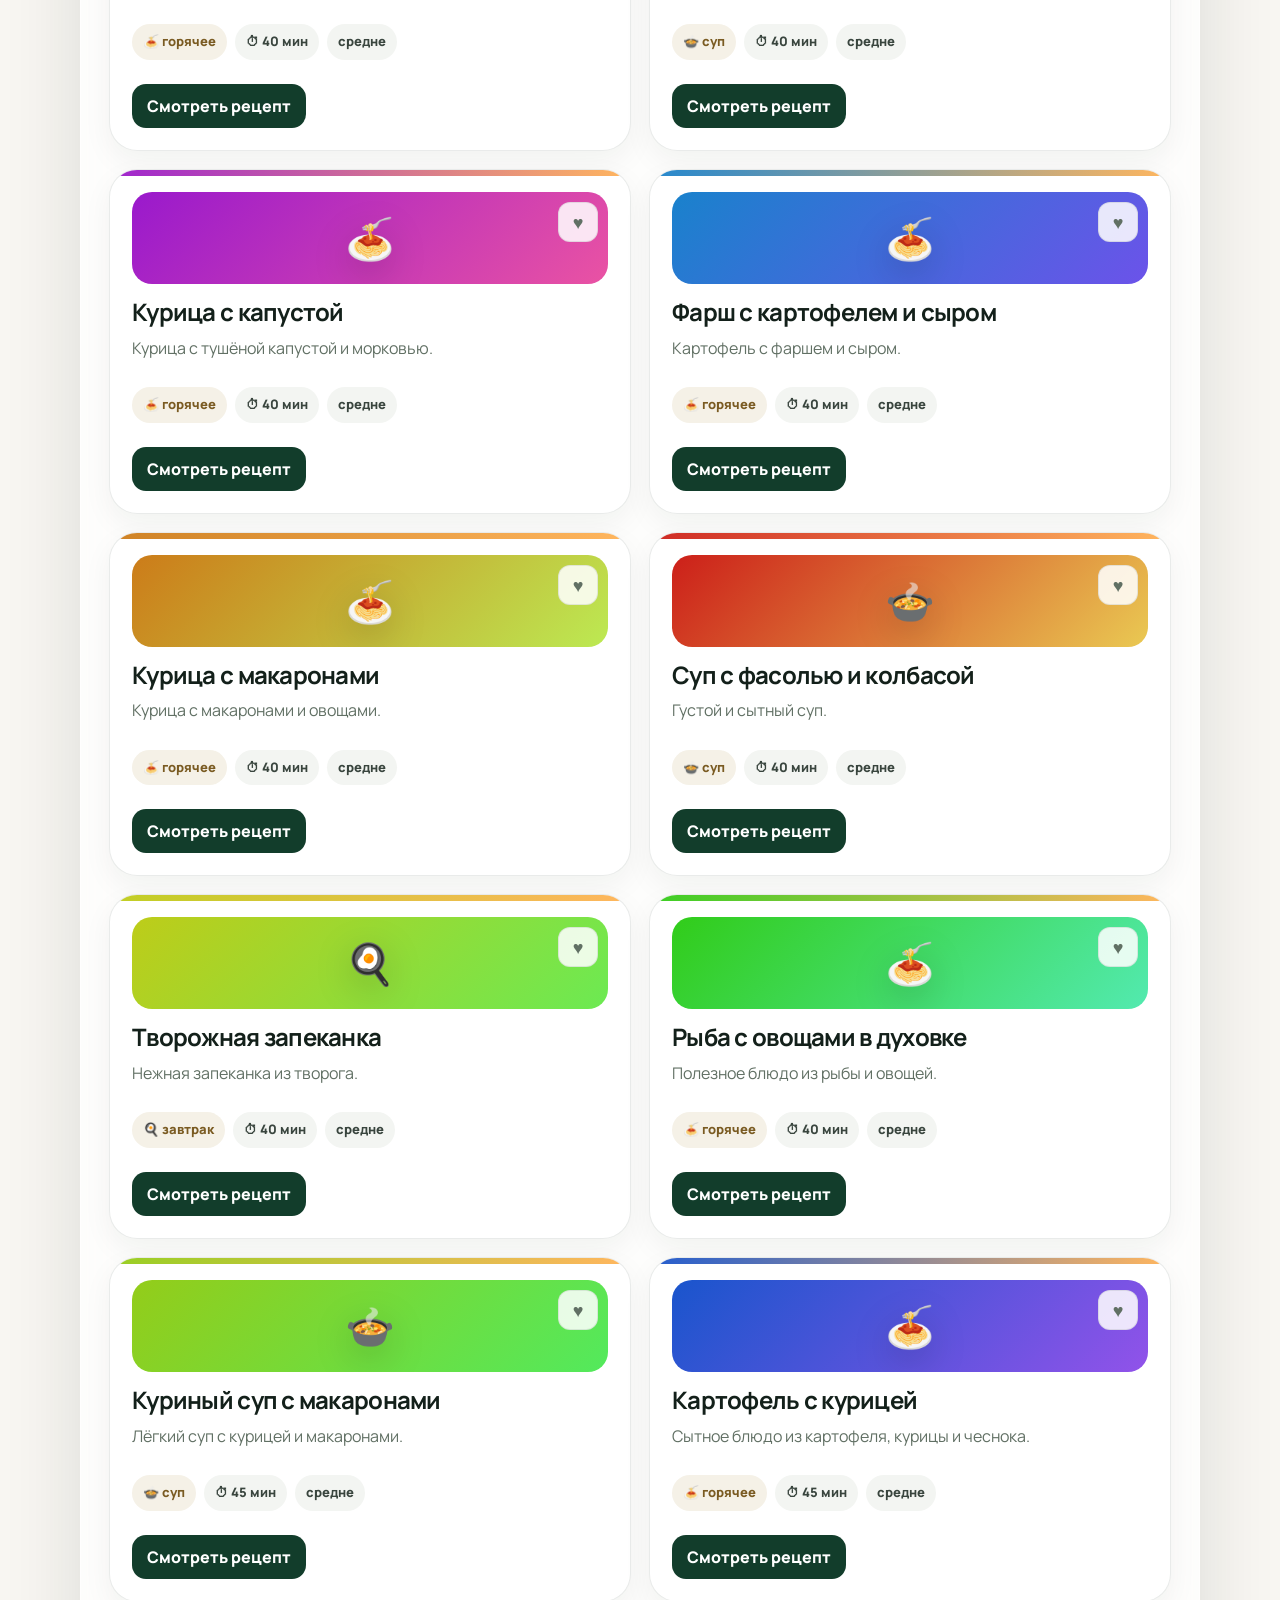
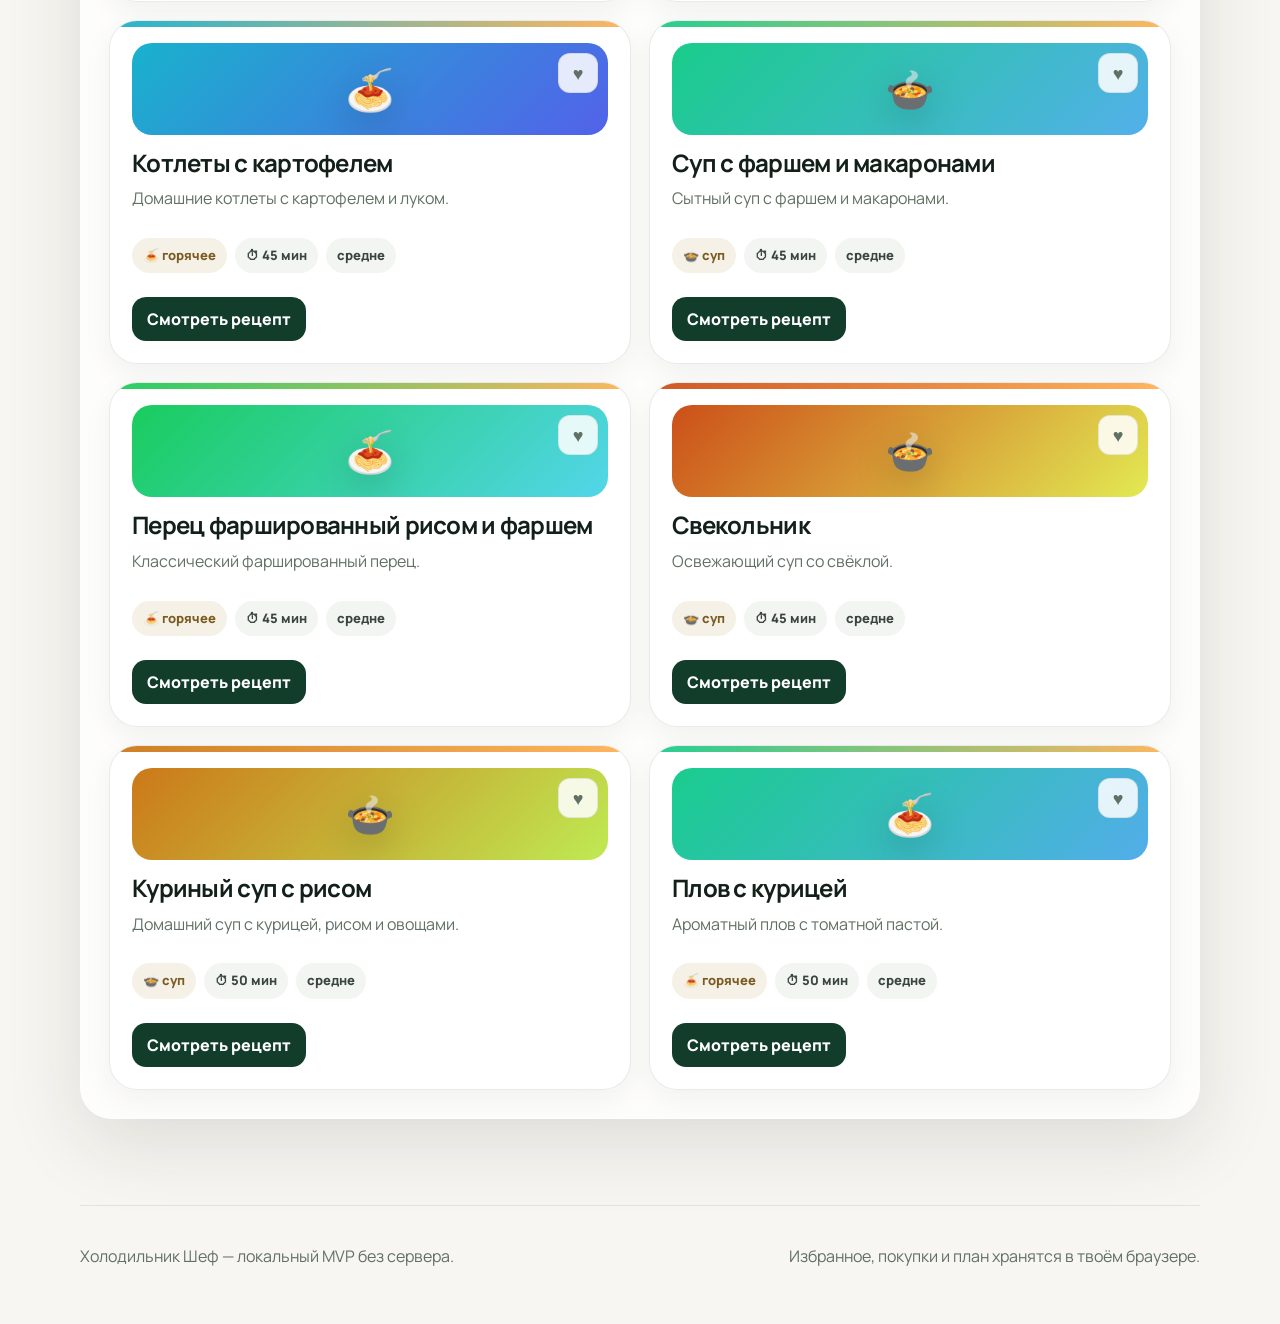
==== commit 54352e16: "Friendly UX, onboarding, profile and simple mode" ====
--- a/index.html
+++ b/index.html
@@ -21,6 +21,7 @@
   <link rel="stylesheet" href="assets/css/styles.css" />
   <link rel="stylesheet" href="assets/css/ui-updates.css" />
   <link rel="stylesheet" href="assets/css/mobile.css" />
+  <link rel="stylesheet" href="assets/css/friendly.css" />
 </head>
 <body>
   <div class="bg-decor" aria-hidden="true"></div>
@@ -250,5 +251,6 @@
   <script src="assets/js/ingredients.js" defer></script>
   <script src="assets/js/store.js" defer></script>
   <script src="assets/js/app.js" defer></script>
+  <script src="assets/js/friendly.js" defer></script>
 </body>
 </html>
--- a/assets/css/friendly.css
+++ b/assets/css/friendly.css
@@ -0,0 +1,239 @@
+.friendly-hint {
+  display: inline-flex;
+  align-items: center;
+  gap: 8px;
+  margin: 0 0 14px;
+  padding: 11px 14px;
+  border-radius: 16px;
+  background: rgba(255, 157, 46, 0.12);
+  color: #7a5b22;
+  font-weight: 800;
+  font-size: 14px;
+}
+
+.recipe-cover {
+  position: relative;
+  min-height: 92px;
+  border-radius: 20px;
+  display: flex;
+  align-items: center;
+  justify-content: center;
+  margin-bottom: 14px;
+  overflow: hidden;
+}
+
+.recipe-cover-emoji {
+  font-size: 40px;
+  filter: drop-shadow(0 10px 18px rgba(0, 0, 0, 0.18));
+}
+
+.recipe-cover .heart {
+  position: absolute;
+  top: 10px;
+  right: 10px;
+  background: rgba(255, 255, 255, 0.86);
+}
+
+[data-theme="dark"] .recipe-cover .heart {
+  background: rgba(10, 14, 12, 0.72);
+}
+
+.recipe-body {
+  display: flex;
+  flex-direction: column;
+  gap: 10px;
+}
+
+.recipe-open {
+  align-self: flex-start;
+}
+
+.onboarding {
+  position: fixed;
+  inset: 0;
+  z-index: 200;
+  display: flex;
+  align-items: center;
+  justify-content: center;
+  padding: 20px;
+  background: rgba(0, 0, 0, 0.45);
+  backdrop-filter: blur(5px);
+}
+
+.onboarding.hidden {
+  display: none !important;
+}
+
+.onboarding-card {
+  width: min(620px, 100%);
+  background: var(--surface-solid);
+  border: 1px solid var(--line);
+  border-radius: 28px;
+  padding: 26px;
+  box-shadow: var(--shadow);
+}
+
+.onboarding-card h2 {
+  margin: 0 0 10px;
+  font-size: 30px;
+}
+
+.onboarding-subtitle {
+  margin: 0 0 18px;
+  color: var(--muted);
+}
+
+.onboarding-step {
+  display: flex;
+  gap: 14px;
+  align-items: flex-start;
+  padding: 12px 0;
+  border-bottom: 1px dashed var(--line);
+}
+
+.onboarding-step:last-of-type {
+  border-bottom: 0;
+}
+
+.onboarding-step span {
+  font-size: 28px;
+}
+
+.onboarding-step p {
+  margin: 0;
+  line-height: 1.55;
+}
+
+.profile-grid {
+  display: grid;
+  grid-template-columns: 1fr 1fr;
+  gap: 22px;
+}
+
+.profile-field label {
+  display: block;
+  font-weight: 800;
+  margin-bottom: 8px;
+}
+
+.profile-field input[type="text"] {
+  width: 100%;
+  border: 1px solid var(--line);
+  background: rgba(255, 255, 255, 0.86);
+  color: var(--text);
+  border-radius: 14px;
+  padding: 12px 14px;
+  font-size: 15px;
+  outline: none;
+}
+
+[data-theme="dark"] .profile-field input[type="text"] {
+  background: rgba(255, 255, 255, 0.06);
+}
+
+.emoji-picker {
+  display: flex;
+  flex-wrap: wrap;
+  gap: 8px;
+}
+
+.emoji-btn {
+  width: 46px;
+  height: 46px;
+  border-radius: 14px;
+  border: 1px solid var(--line);
+  background: transparent;
+  font-size: 22px;
+  cursor: pointer;
+}
+
+.emoji-btn.active {
+  background: rgba(255, 157, 46, 0.16);
+  border-color: #ffb256;
+}
+
+.simple-toggle {
+  display: flex;
+  align-items: center;
+  gap: 10px;
+  margin: 18px 0;
+  font-weight: 800;
+}
+
+.simple-toggle input {
+  width: 20px;
+  height: 20px;
+}
+
+.profile-summary {
+  display: grid;
+  gap: 12px;
+}
+
+.profile-summary .stat-card {
+  display: flex;
+  justify-content: space-between;
+  align-items: center;
+  gap: 12px;
+}
+
+.notice {
+  margin-top: 14px;
+  color: var(--muted);
+  font-weight: 700;
+}
+
+.danger-zone {
+  margin-top: 24px;
+  padding-top: 18px;
+  border-top: 1px dashed var(--line);
+}
+
+.danger-btn {
+  border: 0;
+  background: #d9534f;
+  color: #fff;
+  border-radius: 14px;
+  padding: 12px 16px;
+  font-weight: 800;
+  cursor: pointer;
+}
+
+.simple-mode .page-hero h1 {
+  font-size: 34px;
+}
+
+.simple-mode .panel {
+  padding: 22px;
+}
+
+.simple-mode .chip {
+  font-size: 17px;
+  padding: 13px 18px;
+}
+
+.simple-mode .btn {
+  font-size: 18px;
+  padding: 16px 20px;
+}
+
+.simple-mode .recipe-title {
+  font-size: 22px;
+}
+
+.simple-mode .tab {
+  font-size: 15px;
+  padding: 12px 16px;
+}
+
+.simple-mode .tab[data-view="plan"],
+.simple-mode .tab[data-view="collections"],
+.simple-mode .tab[data-view="stats"] {
+  display: none;
+}
+
+@media (max-width: 800px) {
+  .profile-grid {
+    grid-template-columns: 1fr;
+  }
+}
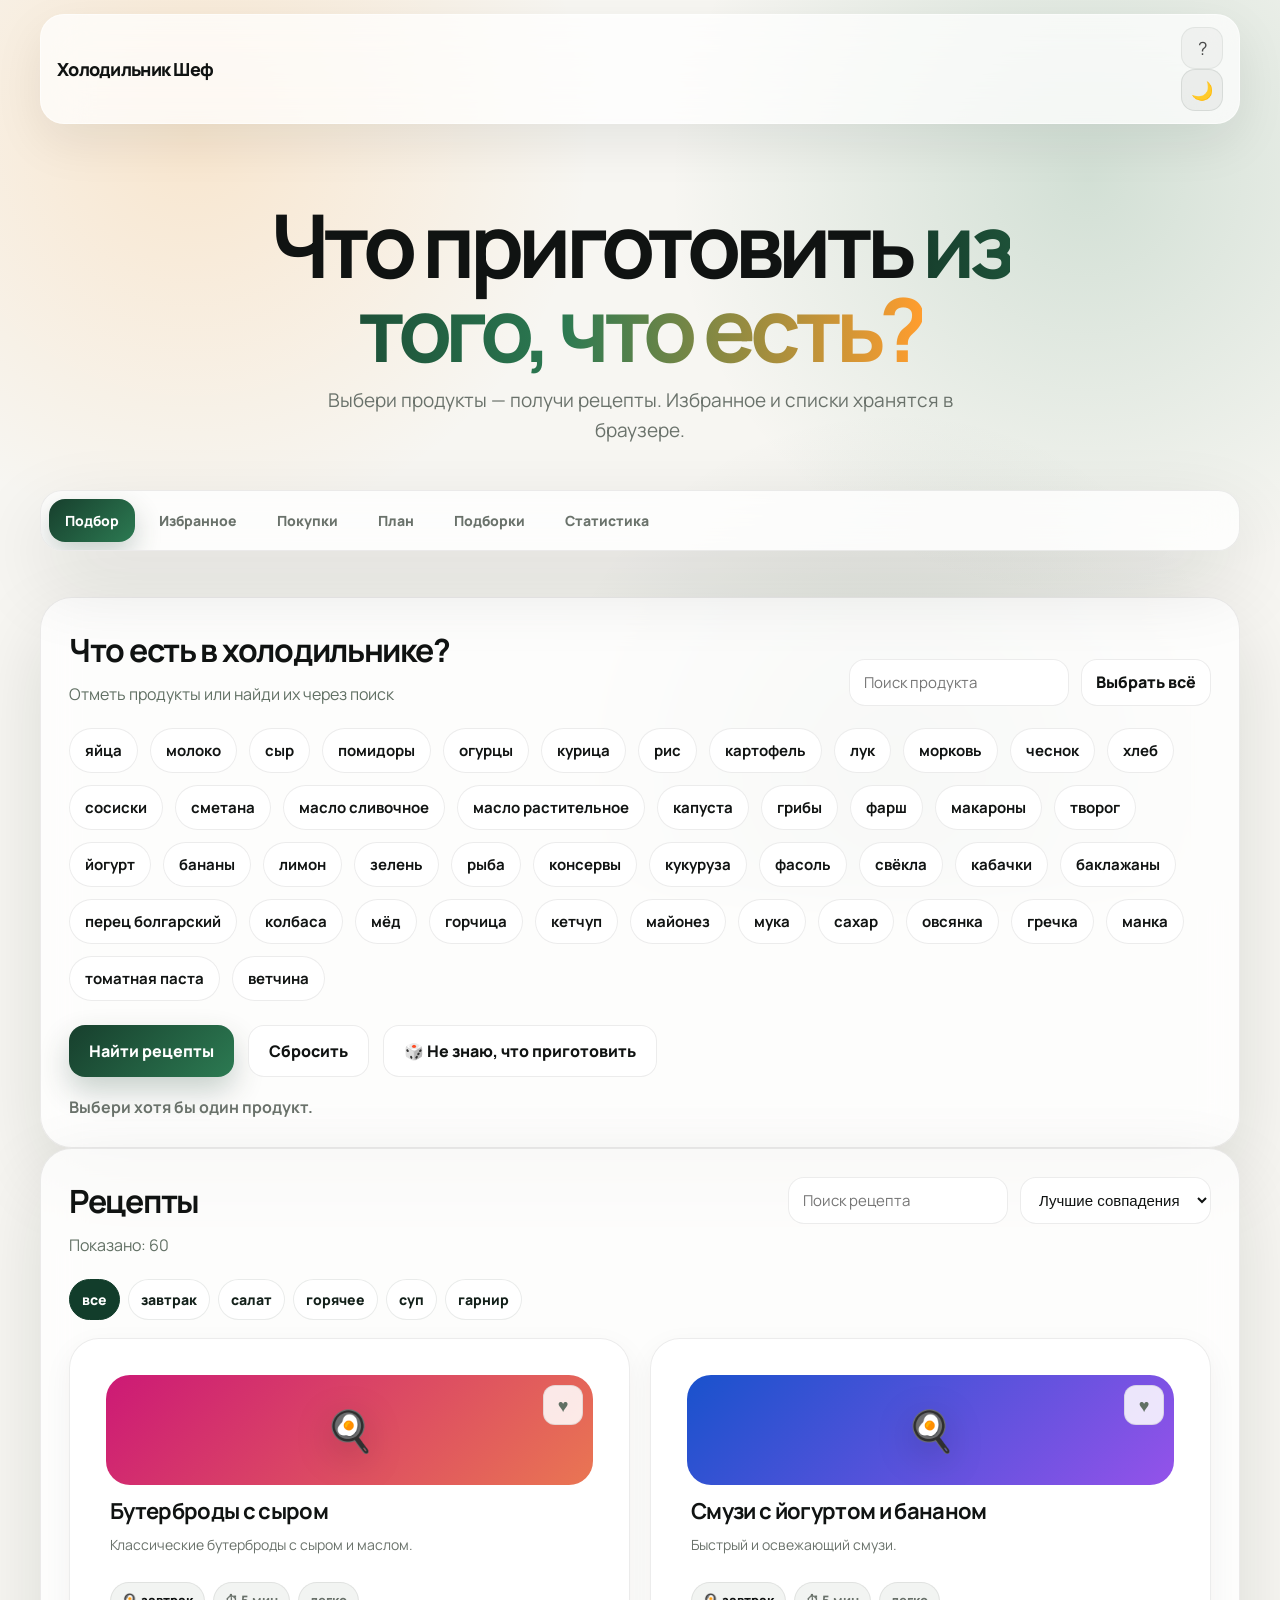
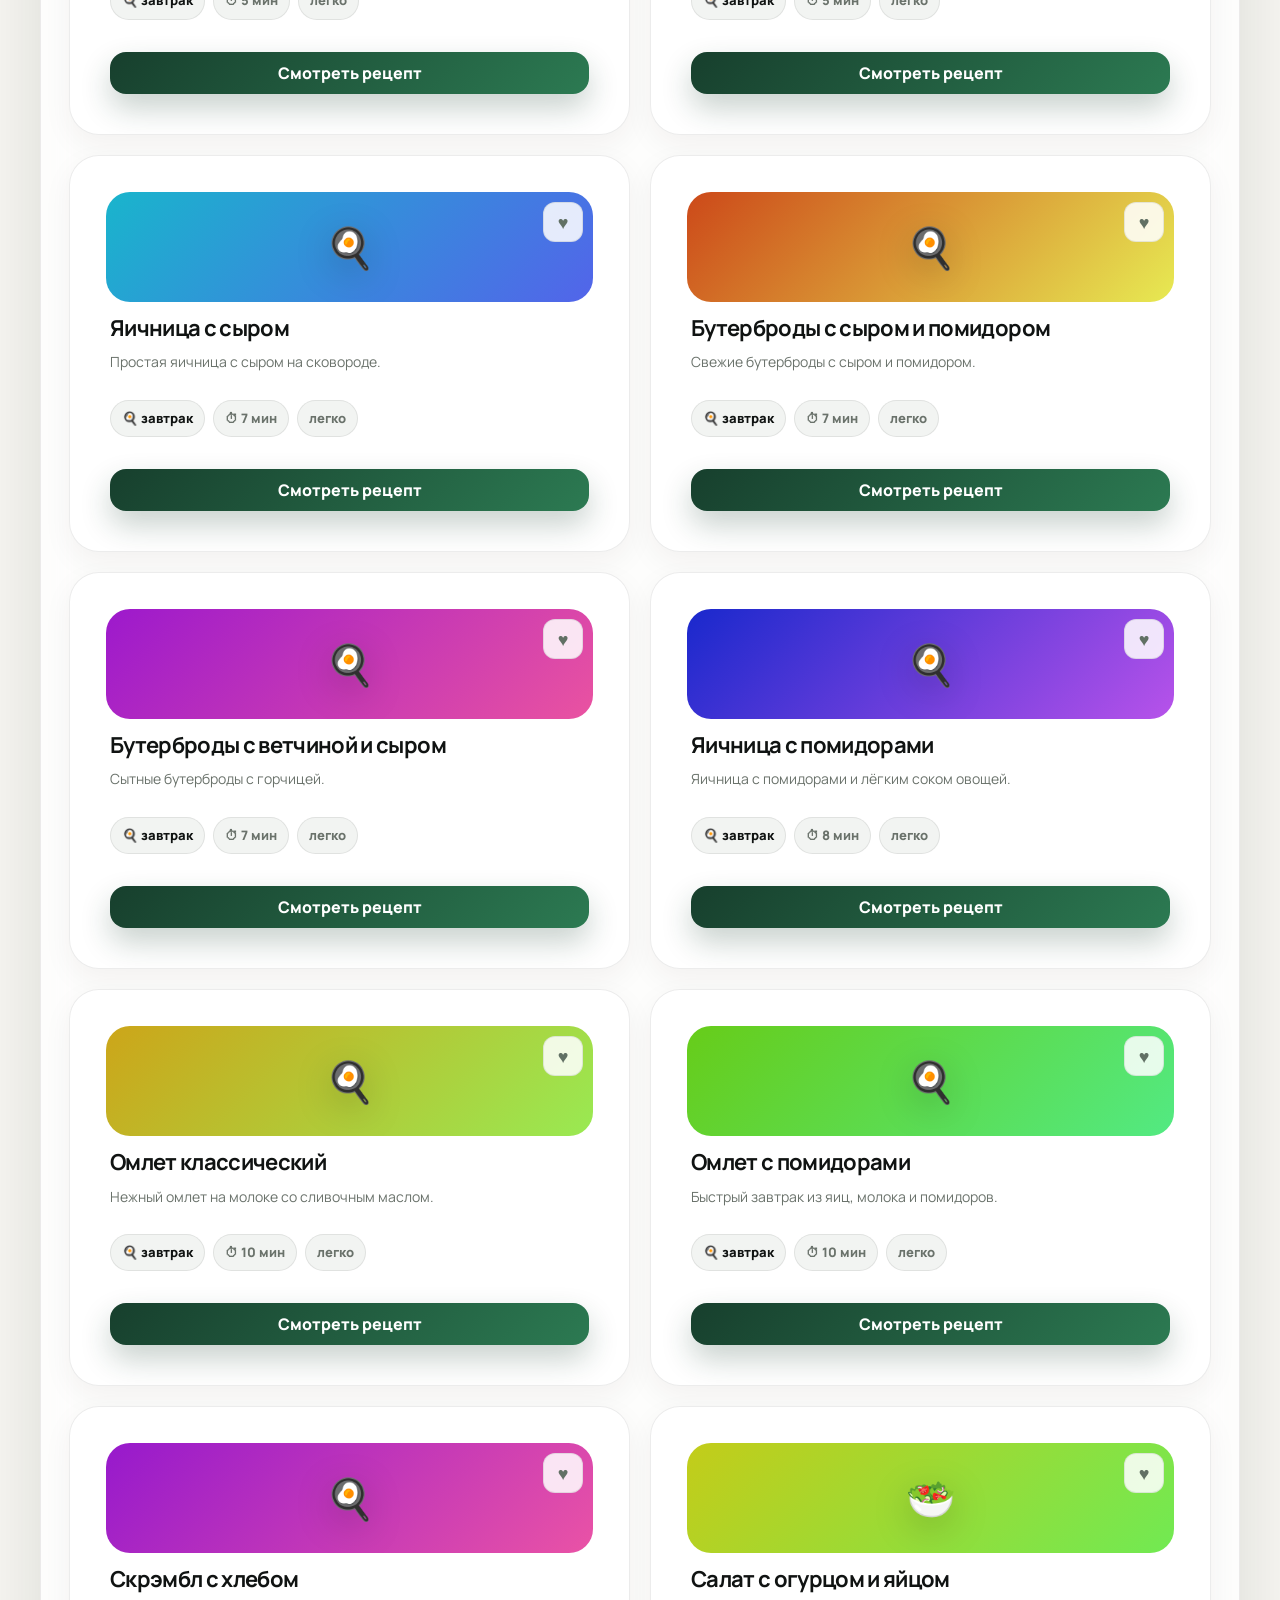
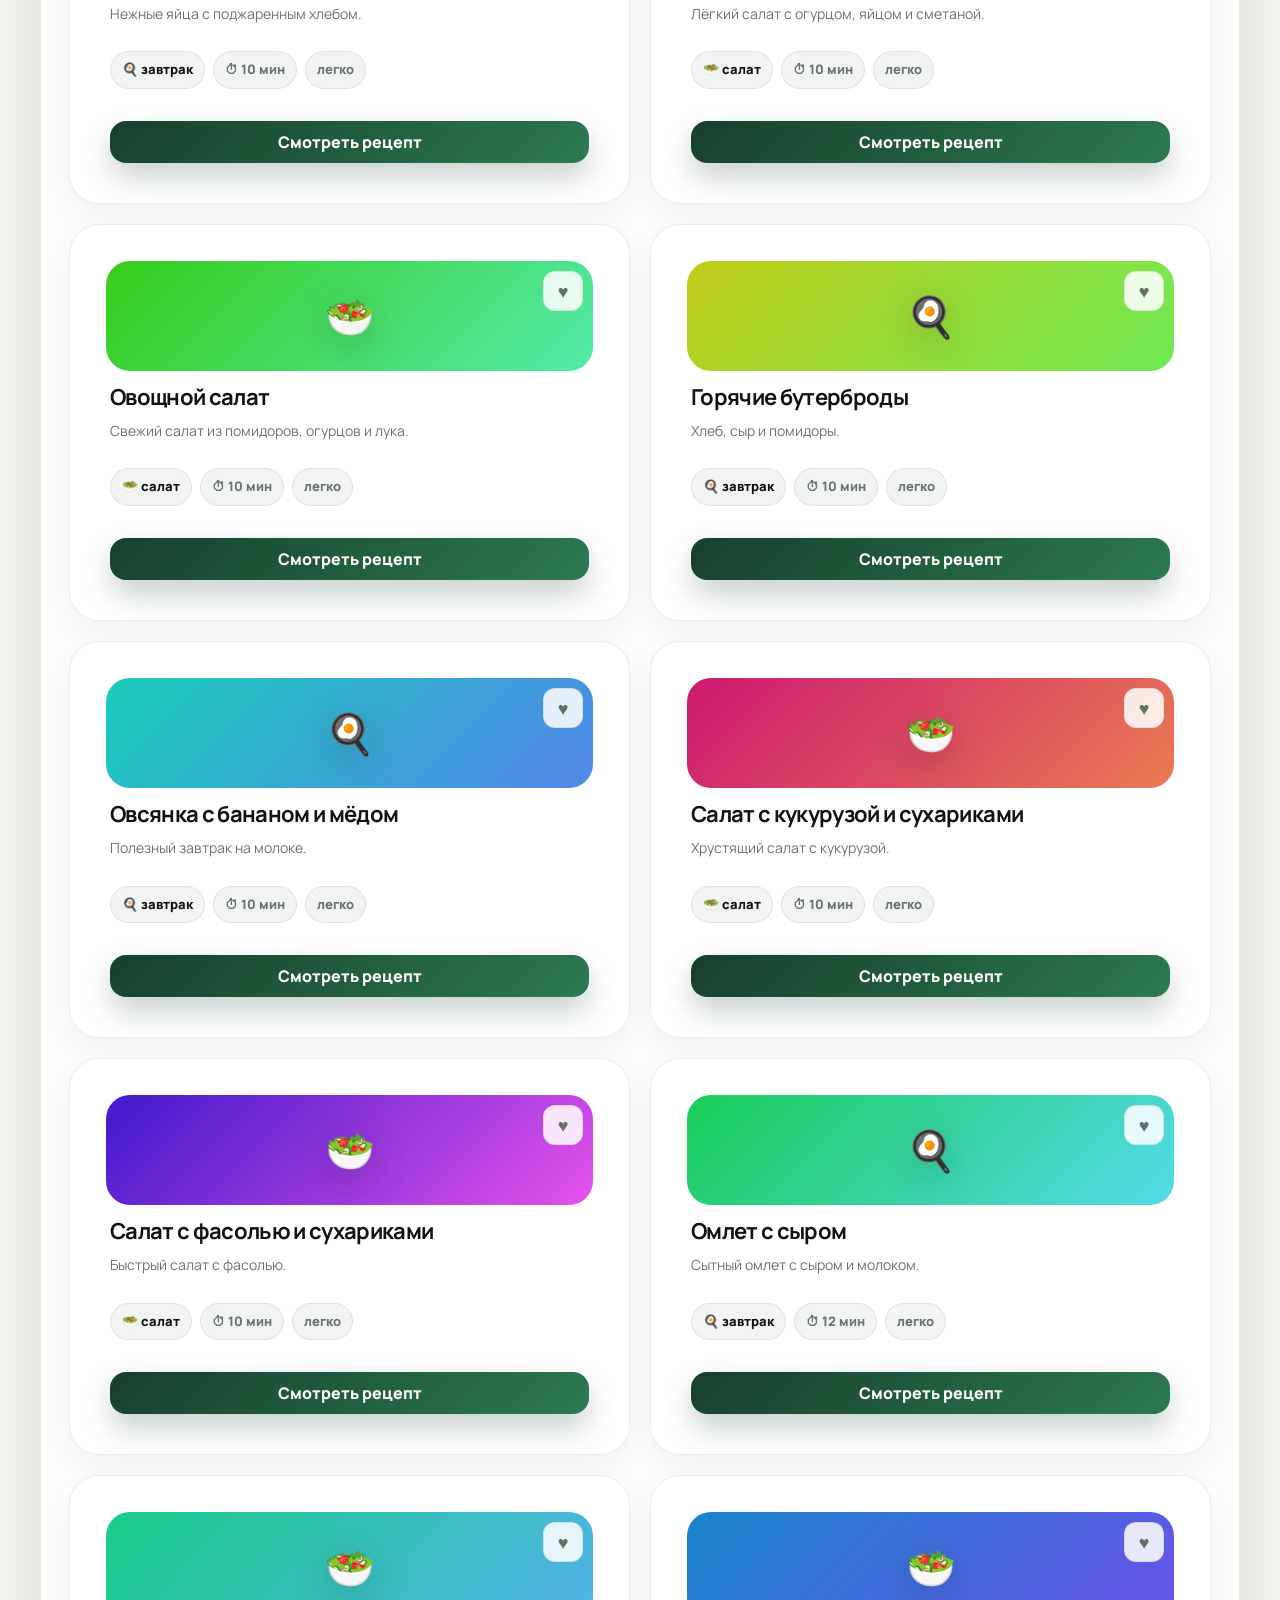
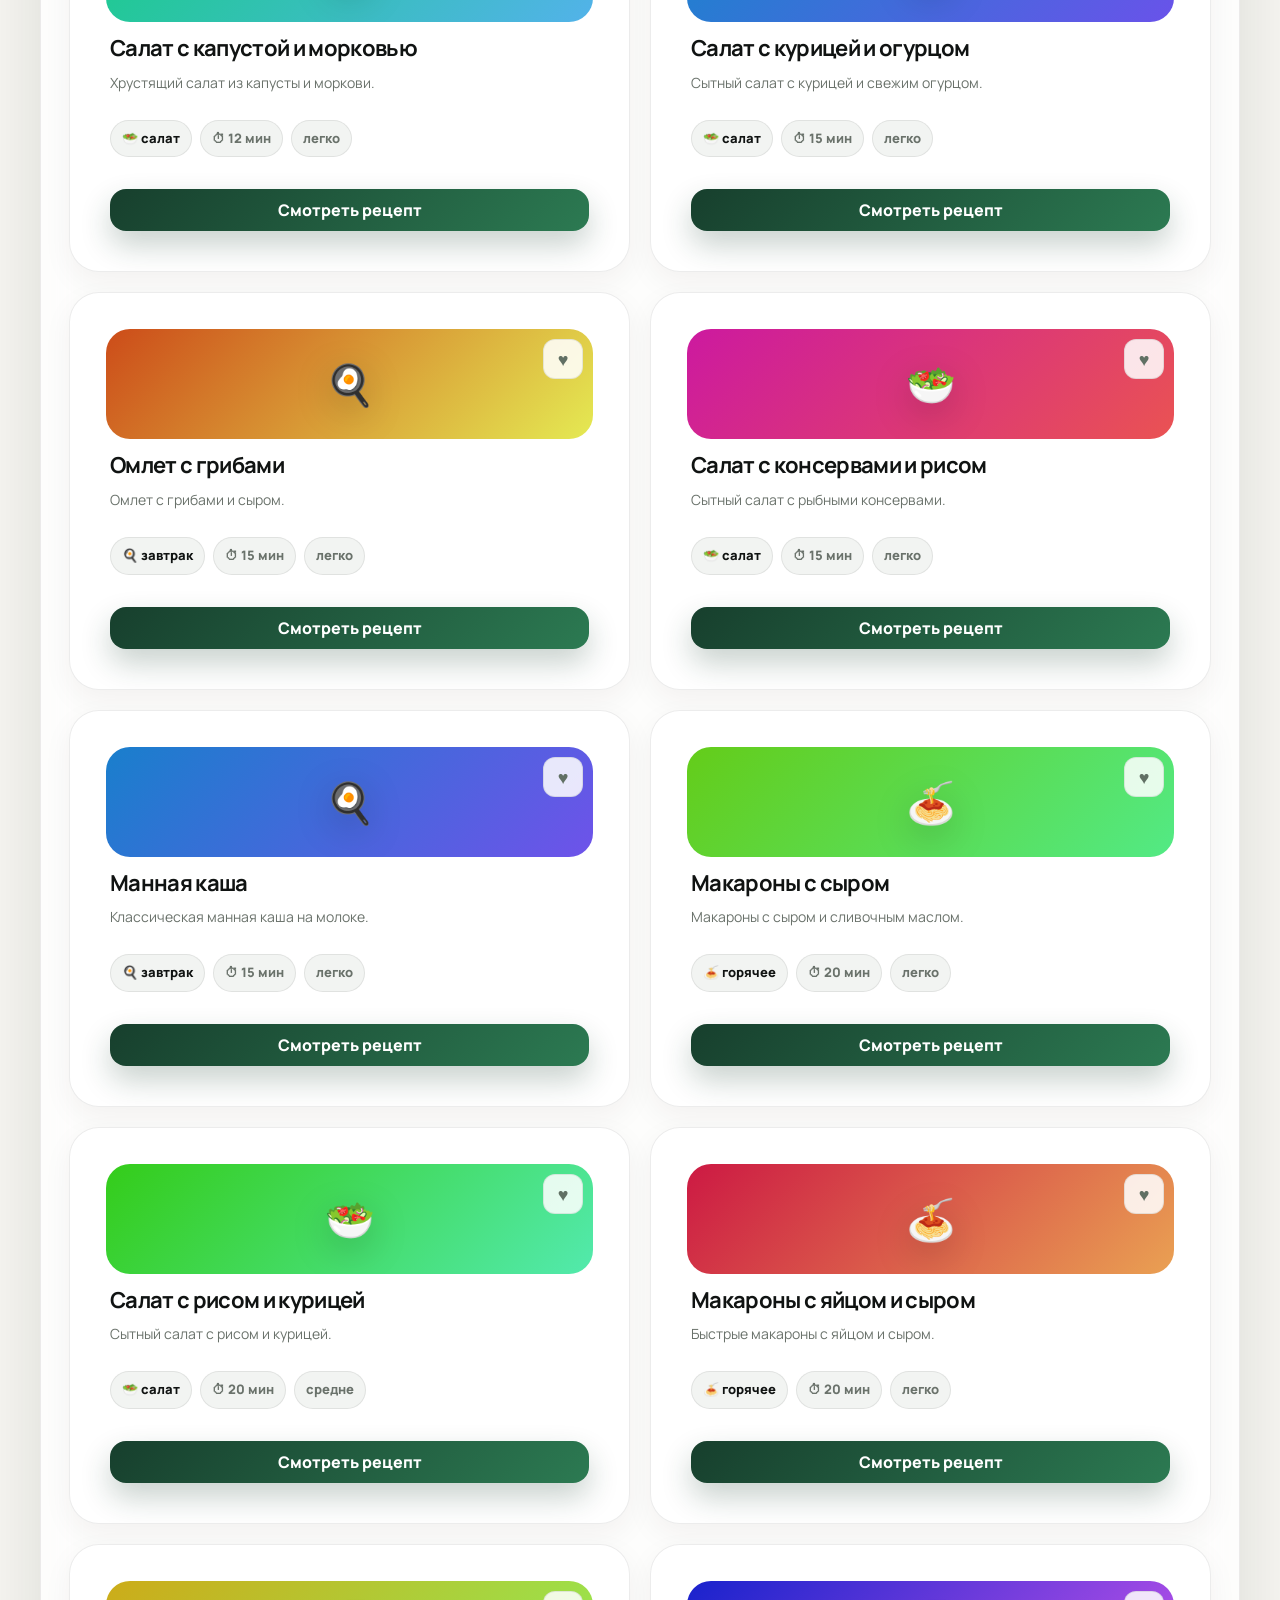
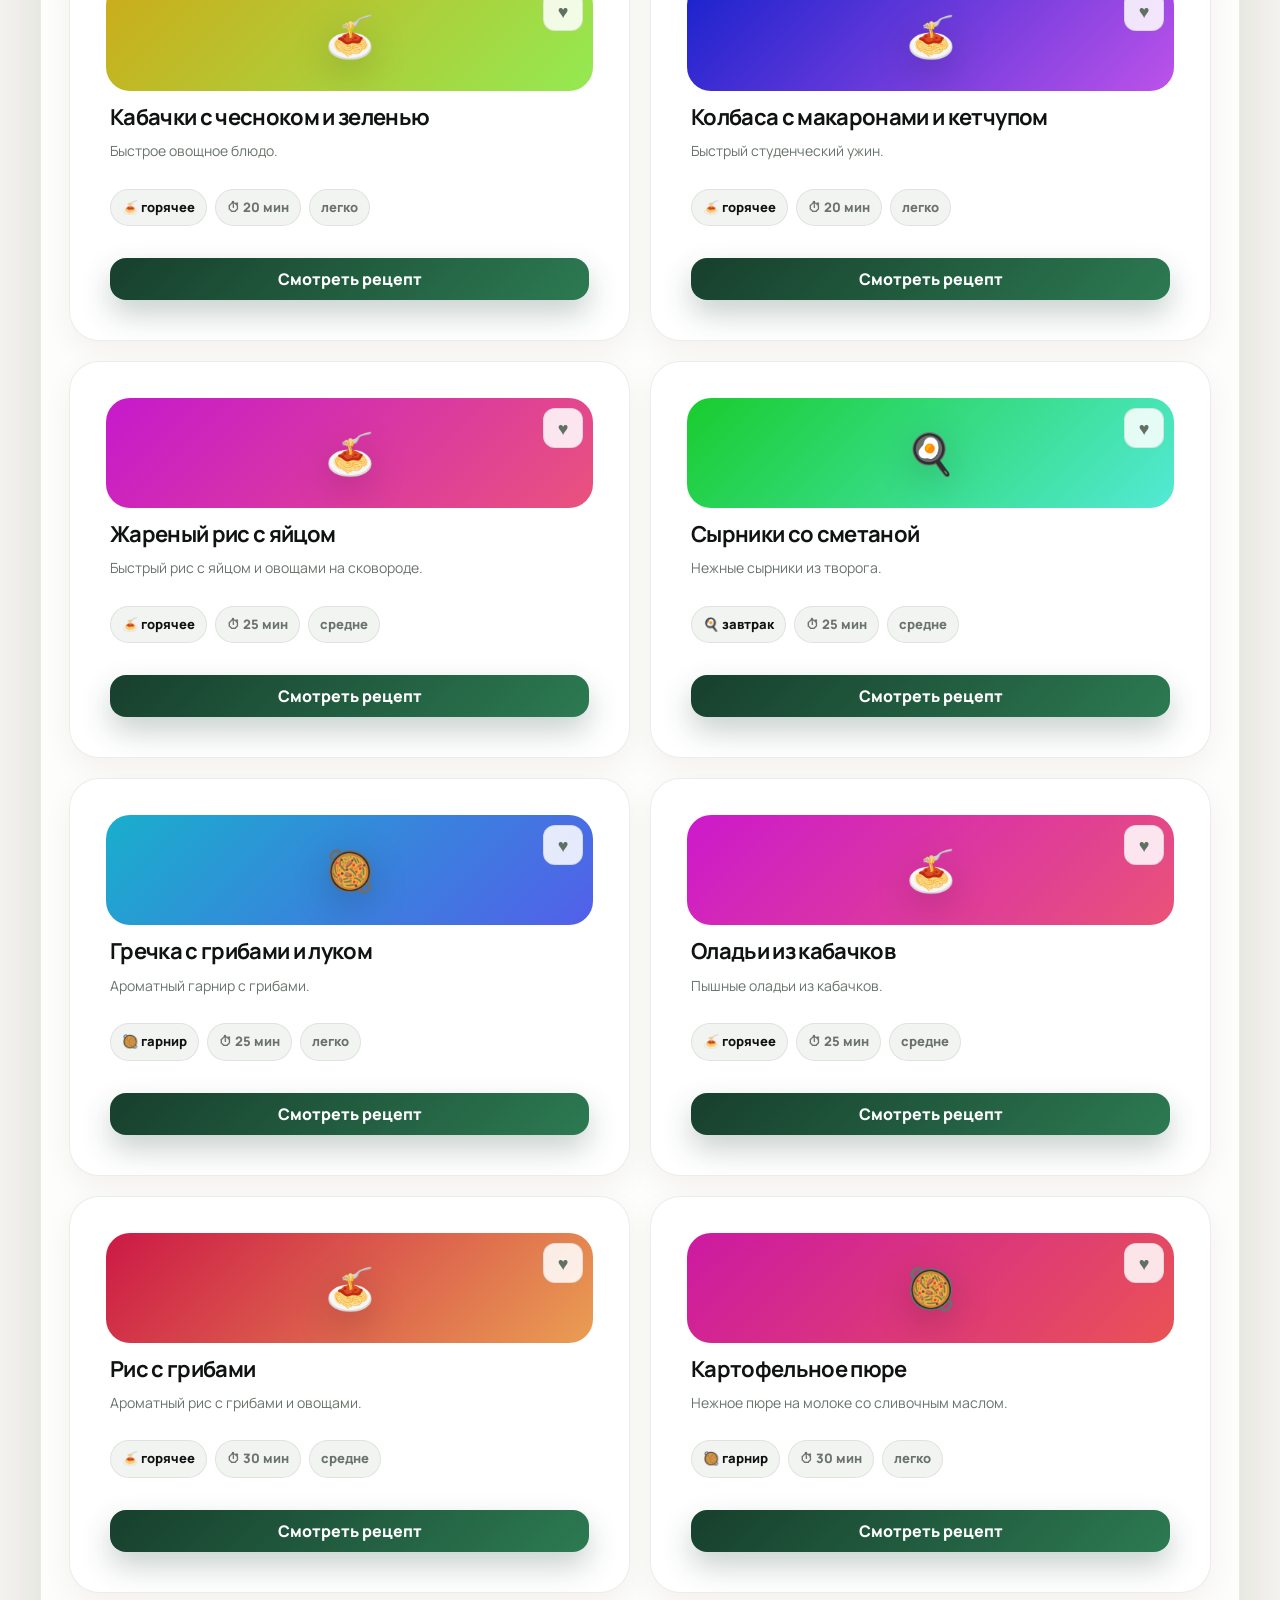
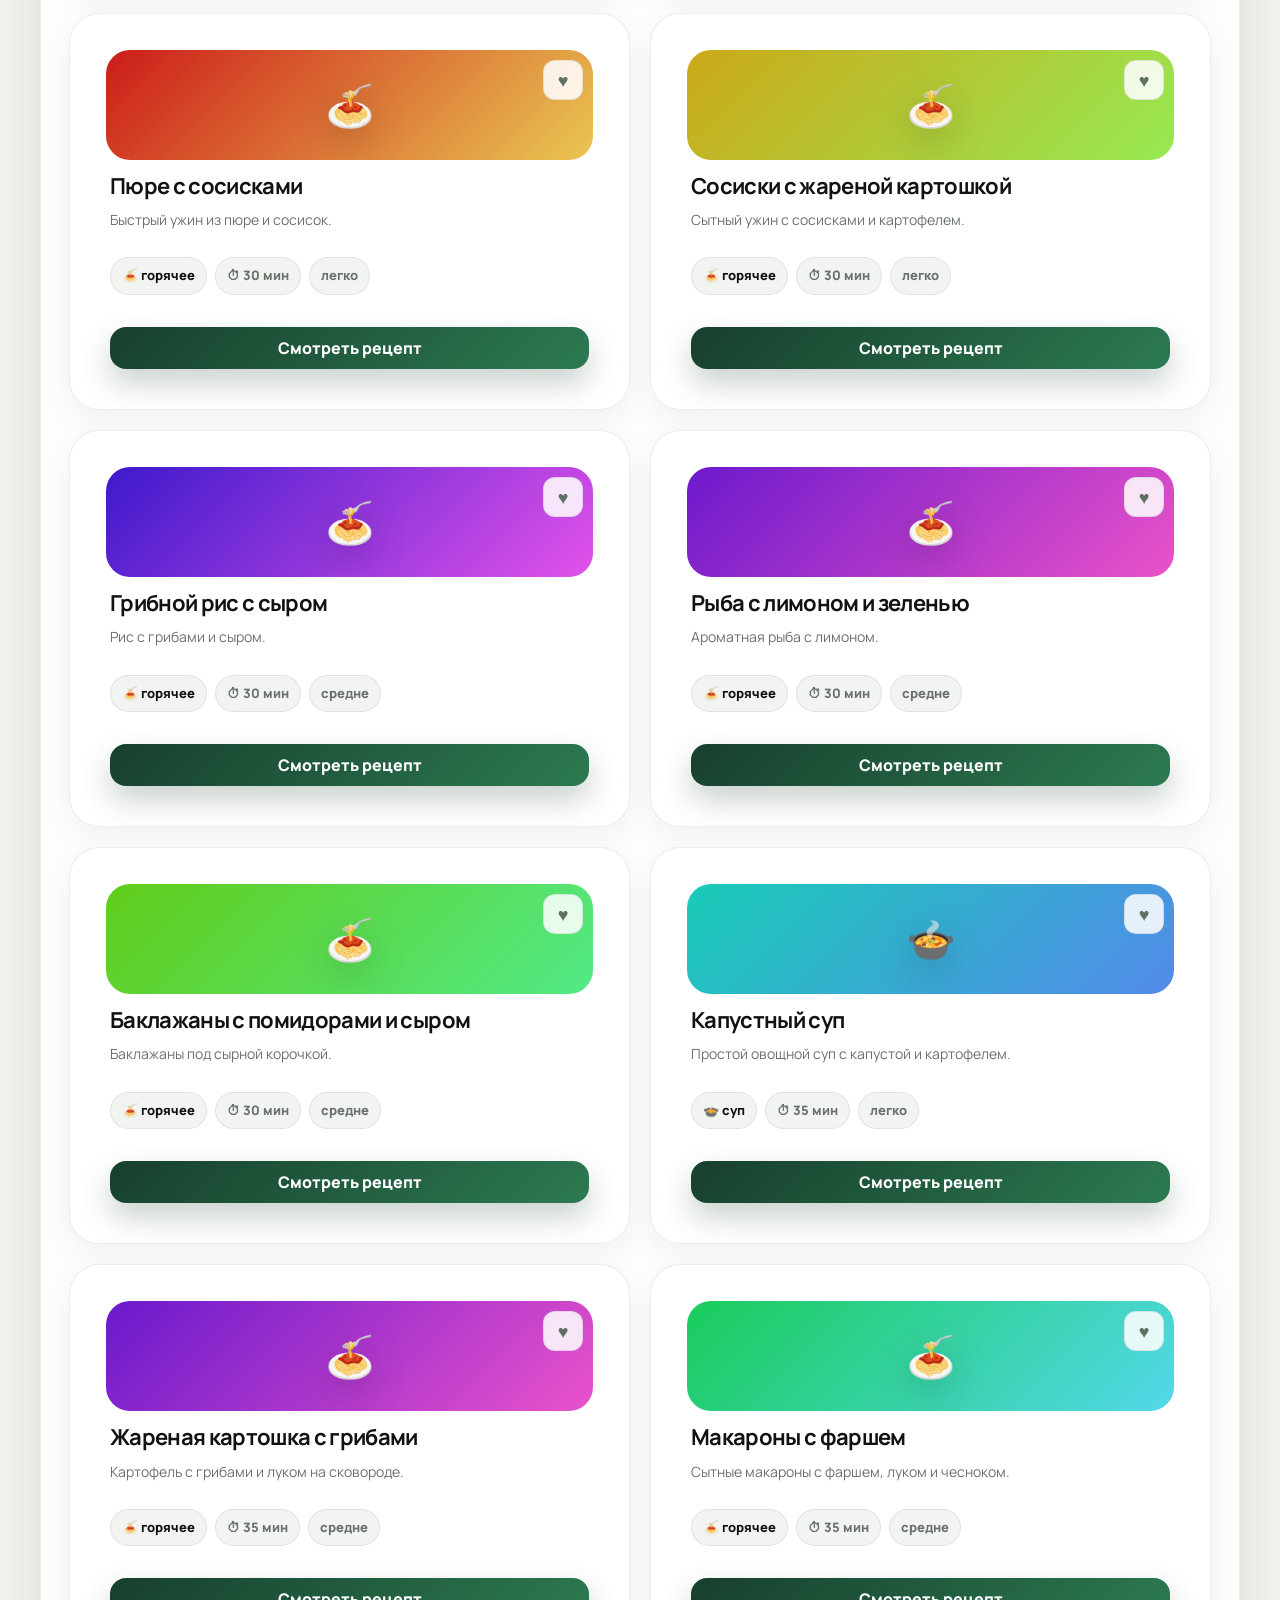
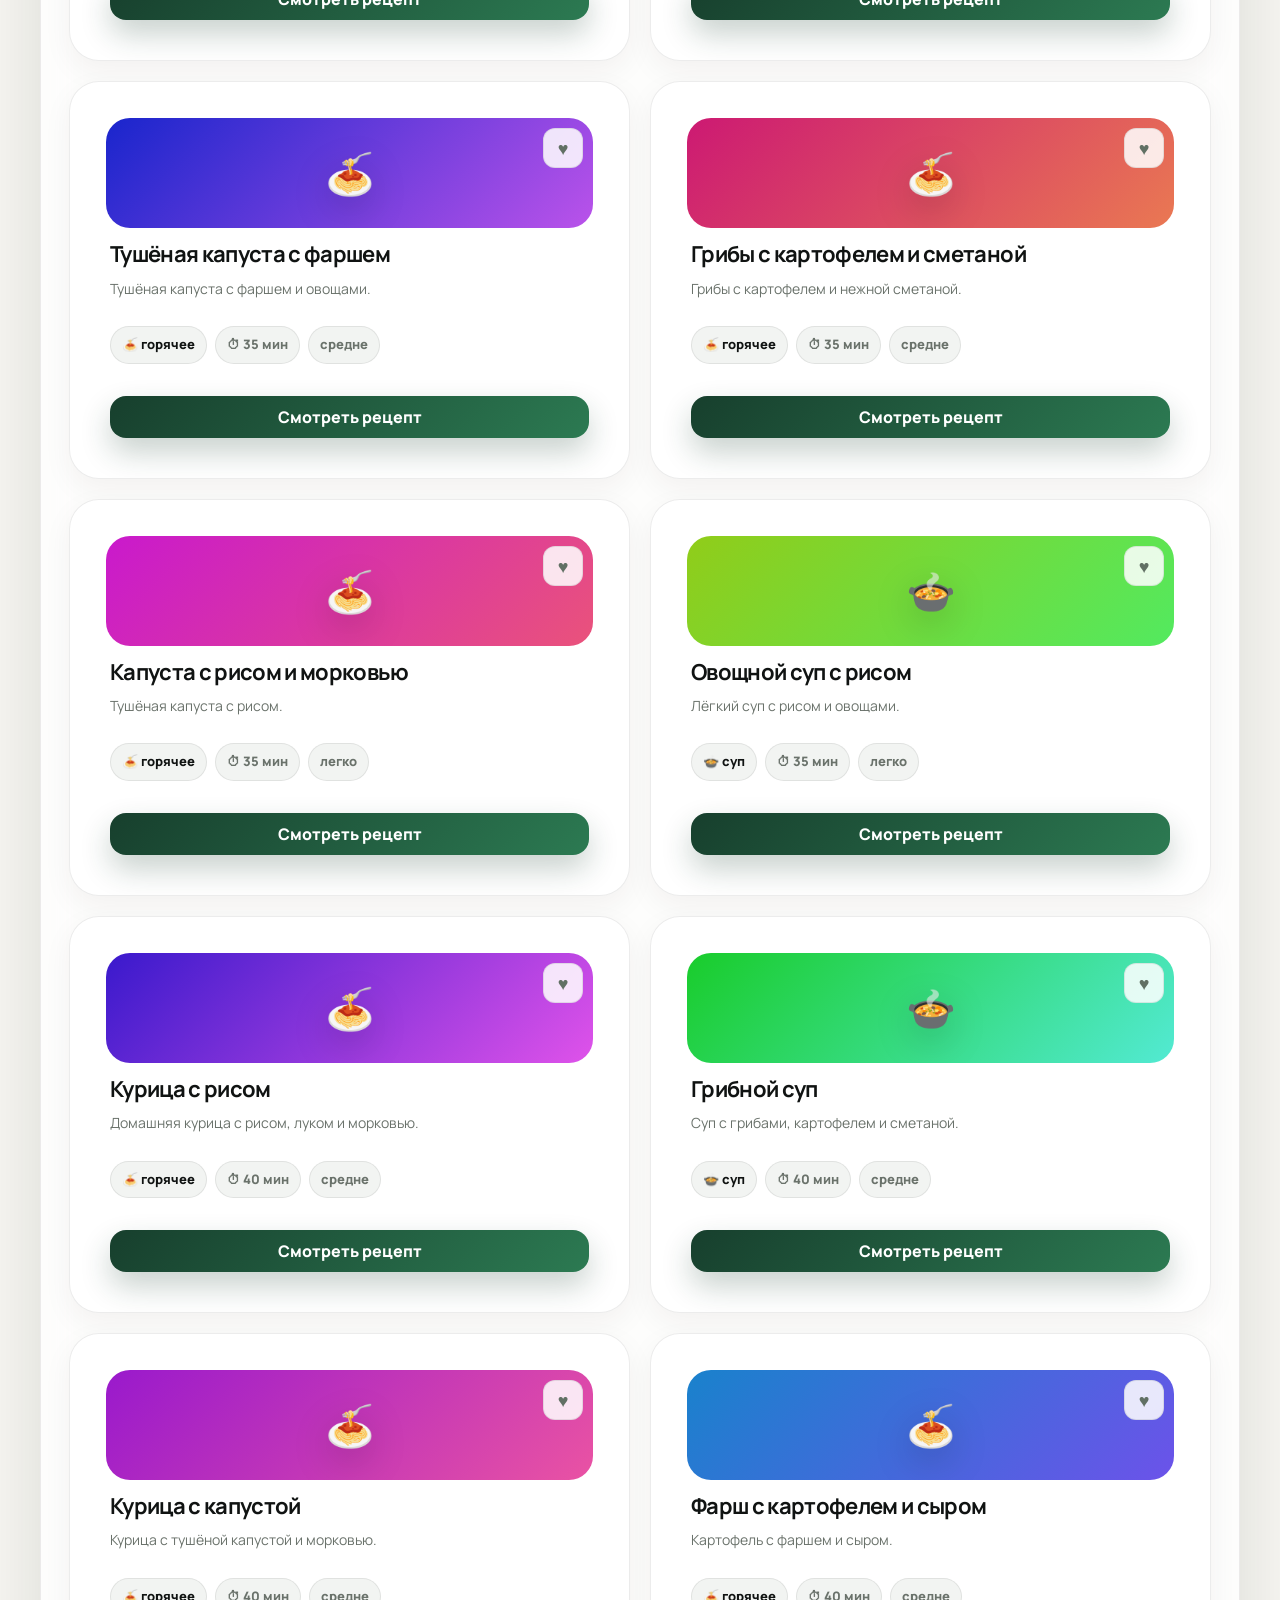
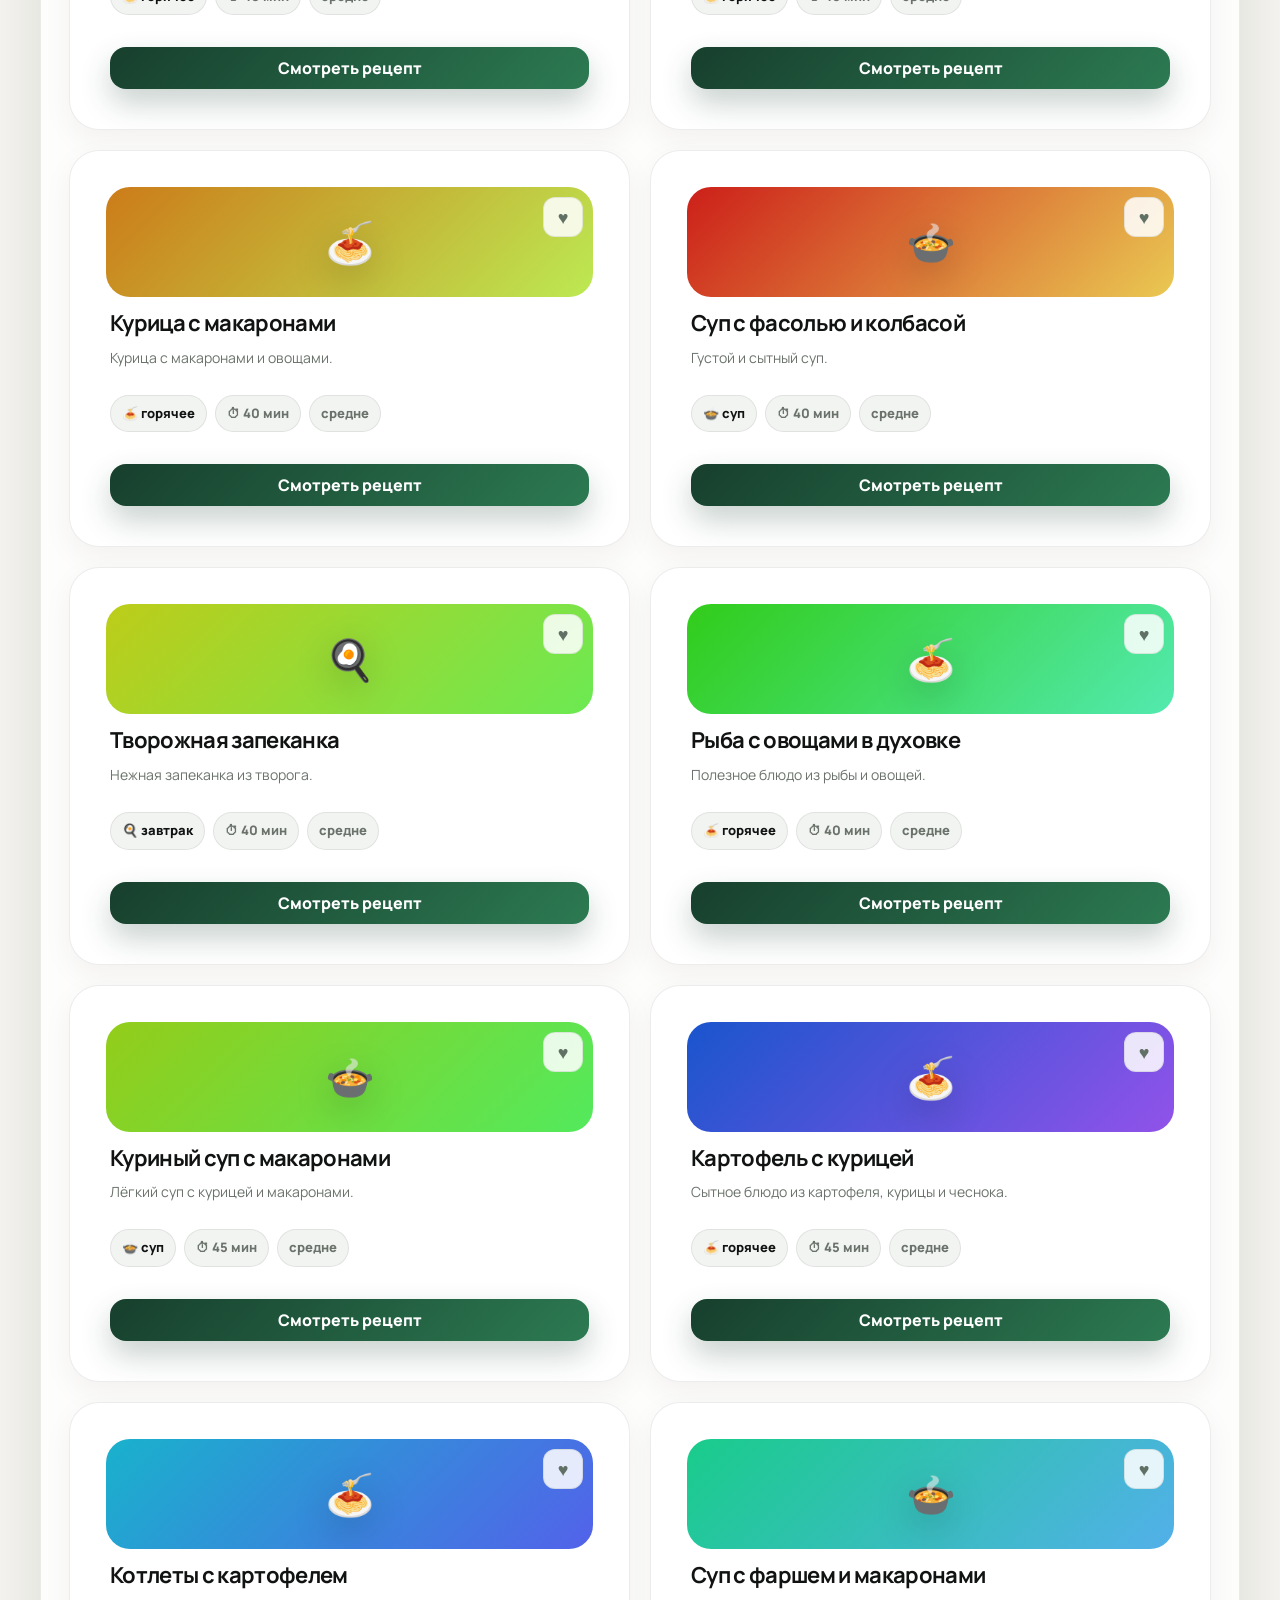
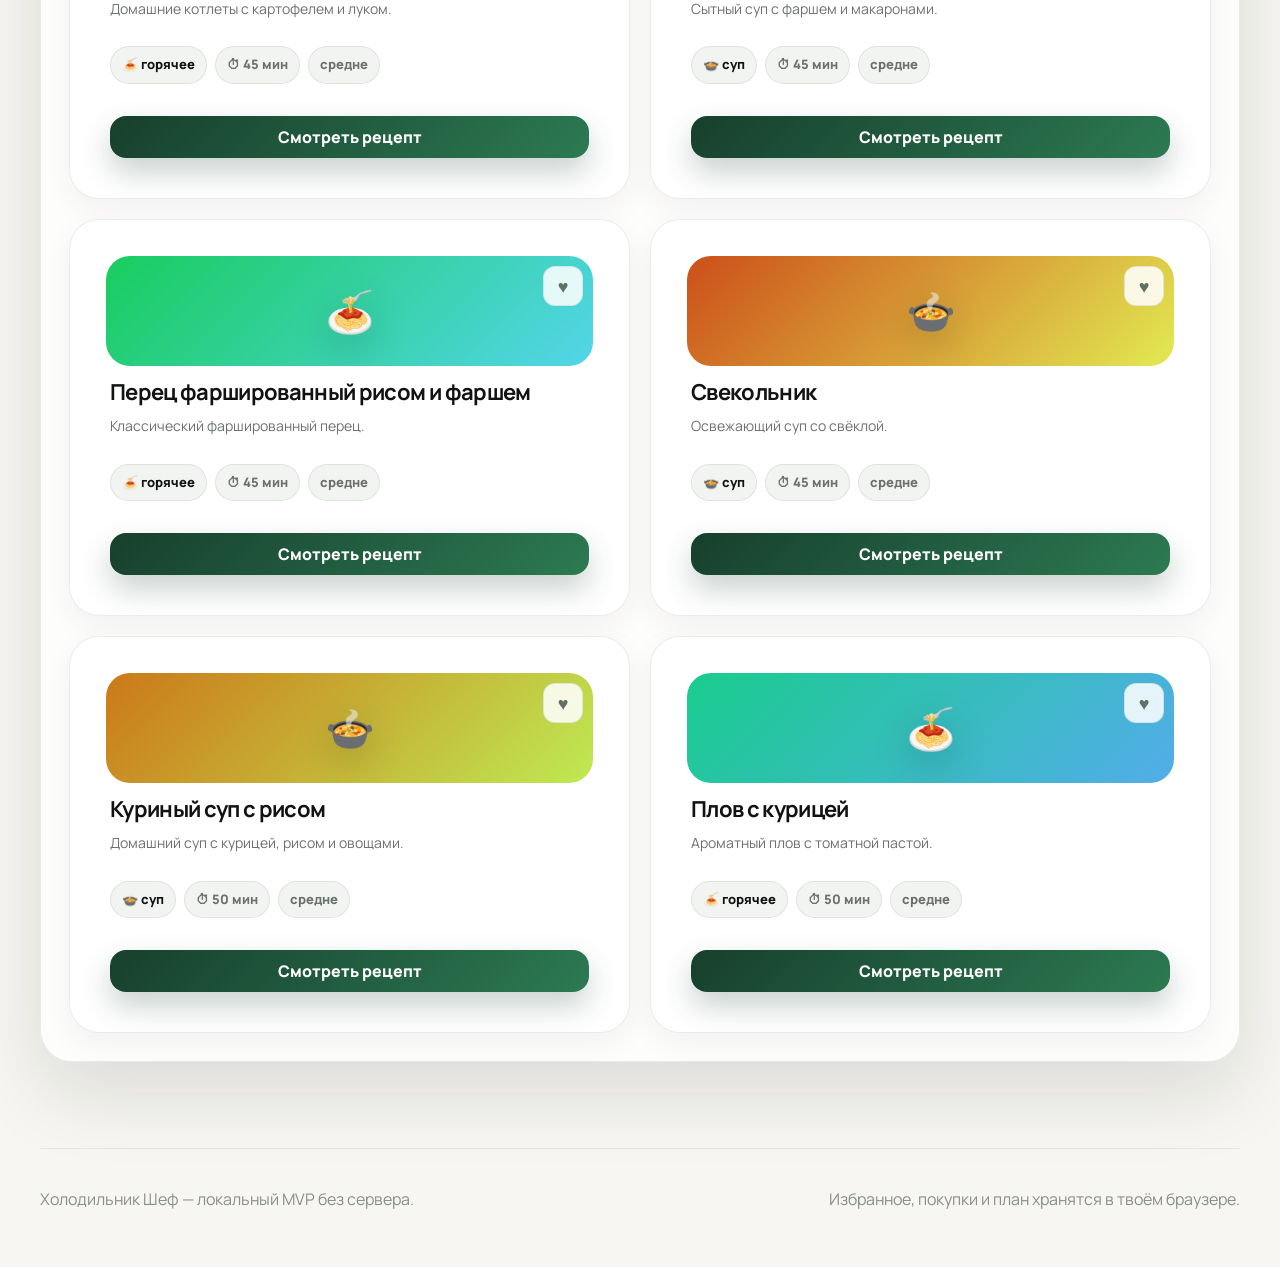
==== commit 64420f23: "Wow design, remove profile" ====
--- a/index.html
+++ b/index.html
@@ -22,6 +22,7 @@
   <link rel="stylesheet" href="assets/css/ui-updates.css" />
   <link rel="stylesheet" href="assets/css/mobile.css" />
   <link rel="stylesheet" href="assets/css/friendly.css" />
+  <link rel="stylesheet" href="assets/css/wow.css" />
 </head>
 <body>
   <div class="bg-decor" aria-hidden="true"></div>
@@ -252,5 +253,6 @@
   <script src="assets/js/store.js" defer></script>
   <script src="assets/js/app.js" defer></script>
   <script src="assets/js/friendly.js" defer></script>
+  <script src="assets/js/wow.js" defer></script>
 </body>
 </html>
--- a/assets/css/wow.css
+++ b/assets/css/wow.css
@@ -0,0 +1,417 @@
+:root {
+  --wow-bg: #f7f6f2;
+  --wow-surface: rgba(255, 255, 255, 0.78);
+  --wow-card: #ffffff;
+  --wow-soft: #f2f4f2;
+  --wow-text: #101312;
+  --wow-muted: #6a726b;
+  --wow-line: rgba(16, 19, 18, 0.08);
+  --wow-accent: #173f2d;
+  --wow-accent-2: #2c7a52;
+  --wow-gold: #ff9d2e;
+  --wow-shadow: 0 30px 80px rgba(16, 24, 20, 0.12);
+}
+
+[data-theme="dark"] {
+  --wow-bg: #090c0a;
+  --wow-surface: rgba(16, 20, 18, 0.72);
+  --wow-card: rgba(255, 255, 255, 0.05);
+  --wow-soft: rgba(255, 255, 255, 0.07);
+  --wow-text: #eef3ee;
+  --wow-muted: #98a29a;
+  --wow-line: rgba(255, 255, 255, 0.09);
+  --wow-accent: #2f8f5b;
+  --wow-accent-2: #49c183;
+  --wow-gold: #ffb256;
+  --wow-shadow: 0 30px 80px rgba(0, 0, 0, 0.55);
+}
+
+html {
+  scroll-behavior: smooth;
+}
+
+body {
+  background: var(--wow-bg) !important;
+  color: var(--wow-text) !important;
+}
+
+.bg-decor {
+  display: none !important;
+}
+
+body::before {
+  content: "";
+  position: fixed;
+  inset: 0;
+  z-index: -1;
+  pointer-events: none;
+  background:
+    radial-gradient(circle at 15% 15%, rgba(255, 157, 46, 0.18), transparent 30%),
+    radial-gradient(circle at 85% 20%, rgba(44, 122, 82, 0.18), transparent 32%),
+    radial-gradient(circle at 70% 85%, rgba(23, 63, 45, 0.12), transparent 30%),
+    var(--wow-bg);
+}
+
+[data-theme="dark"] body::before {
+  background:
+    radial-gradient(circle at 15% 15%, rgba(255, 178, 86, 0.08), transparent 30%),
+    radial-gradient(circle at 85% 20%, rgba(73, 193, 131, 0.1), transparent 32%),
+    radial-gradient(circle at 70% 85%, rgba(47, 143, 91, 0.08), transparent 30%),
+    var(--wow-bg);
+}
+
+::selection {
+  background: rgba(255, 157, 46, 0.3);
+}
+
+:focus-visible {
+  outline: 2px solid var(--wow-accent-2);
+  outline-offset: 2px;
+  border-radius: 8px;
+}
+
+.container {
+  width: min(1200px, calc(100% - 40px));
+}
+
+.topbar {
+  position: static;
+  margin-top: 14px;
+}
+
+.topbar-inner {
+  border-radius: 24px;
+  border: 1px solid rgba(255, 255, 255, 0.55);
+  background: rgba(255, 255, 255, 0.72);
+  backdrop-filter: blur(24px);
+  box-shadow: 0 18px 50px rgba(16, 24, 20, 0.08);
+  padding: 12px 16px;
+}
+
+[data-theme="dark"] .topbar-inner {
+  border-color: rgba(255, 255, 255, 0.08);
+  background: rgba(13, 17, 15, 0.72);
+}
+
+.brand-mark {
+  display: none;
+}
+
+.brand {
+  font-size: 18px;
+  letter-spacing: -0.04em;
+  font-weight: 900;
+}
+
+.nav {
+  display: none;
+}
+
+.page-hero {
+  padding: 78px 0 18px;
+  text-align: center;
+}
+
+.page-hero h1 {
+  margin: 0 auto 14px;
+  max-width: 860px;
+  font-size: clamp(42px, 7vw, 88px);
+  line-height: 0.96;
+  letter-spacing: -0.07em;
+}
+
+.page-hero p {
+  margin: 0 auto;
+  max-width: 640px;
+  color: var(--wow-muted);
+  font-size: 19px;
+  line-height: 1.6;
+}
+
+.hero-pill {
+  display: none !important;
+}
+
+.wow-accent {
+  background: linear-gradient(90deg, #173f2d, #2c7a52 45%, #ff9d2e);
+  -webkit-background-clip: text;
+  background-clip: text;
+  color: transparent;
+}
+
+[data-theme="dark"] .wow-accent {
+  background: linear-gradient(90deg, #7fd8a8, #49c183 45%, #ffb256);
+  -webkit-background-clip: text;
+  background-clip: text;
+}
+
+.tabs {
+  position: sticky;
+  top: 10px;
+  z-index: 80;
+  border-radius: 22px;
+  border: 1px solid var(--wow-line);
+  background: var(--wow-surface);
+  backdrop-filter: blur(20px);
+  box-shadow: var(--wow-shadow);
+  padding: 8px;
+}
+
+.tab {
+  border: 0;
+  background: transparent;
+  color: var(--wow-muted);
+  border-radius: 16px;
+  padding: 12px 16px;
+  font-weight: 800;
+}
+
+.tab.active {
+  color: #fff;
+  background: linear-gradient(135deg, var(--wow-accent), var(--wow-accent-2));
+  box-shadow: 0 12px 28px rgba(23, 63, 45, 0.24);
+}
+
+.panel {
+  border-radius: 32px;
+  border: 1px solid var(--wow-line);
+  background: var(--wow-surface);
+  box-shadow: var(--wow-shadow);
+  backdrop-filter: blur(20px);
+}
+
+.panel-head h2 {
+  letter-spacing: -0.04em;
+}
+
+.status {
+  color: var(--wow-muted);
+  font-weight: 700;
+}
+
+.chip {
+  border-radius: 999px;
+  border: 1px solid var(--wow-line);
+  background: var(--wow-card);
+  color: var(--wow-text);
+  font-weight: 700;
+}
+
+.chip.active {
+  background: linear-gradient(135deg, var(--wow-accent), var(--wow-accent-2));
+  border-color: transparent;
+  color: #fff;
+  box-shadow: 0 12px 28px rgba(23, 63, 45, 0.24);
+}
+
+.search-input,
+.select,
+.review-area,
+.profile-field input[type="text"] {
+  border-radius: 16px;
+  border: 1px solid var(--wow-line);
+  background: var(--wow-card);
+  color: var(--wow-text);
+}
+
+.btn {
+  border-radius: 16px;
+}
+
+.btn-primary {
+  background: linear-gradient(135deg, var(--wow-accent), var(--wow-accent-2));
+  color: #fff;
+  border: 0;
+  box-shadow: 0 14px 30px rgba(23, 63, 45, 0.24);
+}
+
+.btn-primary:hover {
+  transform: translateY(-2px);
+  filter: brightness(1.05);
+}
+
+.btn-secondary,
+.small-btn {
+  background: var(--wow-card);
+  border: 1px solid var(--wow-line);
+  color: var(--wow-text);
+}
+
+.recipes {
+  gap: 20px;
+}
+
+.recipe-card {
+  border-radius: 30px;
+  border: 1px solid var(--wow-line);
+  background: var(--wow-card);
+  box-shadow: 0 10px 30px rgba(16, 24, 20, 0.05);
+  transition:
+    transform 0.25s ease,
+    box-shadow 0.25s ease,
+    border-color 0.25s ease;
+}
+
+.recipe-card:hover {
+  transform: translateY(-8px);
+  box-shadow: 0 30px 60px rgba(16, 24, 20, 0.16);
+  border-color: transparent;
+}
+
+.recipe-card::before {
+  display: none;
+}
+
+.recipe-cover {
+  margin: 14px;
+  border-radius: 24px;
+  min-height: 110px;
+}
+
+.recipe-body {
+  padding: 0 18px 18px;
+}
+
+.recipe-title {
+  font-size: 22px;
+  letter-spacing: -0.03em;
+}
+
+.recipe-description {
+  font-size: 14px;
+  color: var(--wow-muted);
+}
+
+.recipe-open {
+  width: 100%;
+  justify-content: center;
+  margin-top: 8px;
+}
+
+.badge {
+  border-radius: 999px;
+  border: 1px solid var(--wow-line);
+  background: var(--wow-soft);
+  color: var(--wow-muted);
+  font-weight: 800;
+}
+
+.badge.ok {
+  background: rgba(44, 122, 82, 0.12);
+  color: #166a43;
+  border-color: rgba(44, 122, 82, 0.14);
+}
+
+.badge.warn {
+  background: rgba(255, 157, 46, 0.14);
+  color: #925d00;
+  border-color: rgba(255, 157, 46, 0.16);
+}
+
+.badge.category {
+  background: var(--wow-soft);
+  color: var(--wow-text);
+}
+
+[data-theme="dark"] .badge.ok {
+  background: rgba(46, 160, 107, 0.16);
+  color: #7fd8a8;
+  border-color: rgba(46, 160, 107, 0.2);
+}
+
+[data-theme="dark"] .badge.warn {
+  background: rgba(255, 157, 46, 0.14);
+  color: #ffc37a;
+}
+
+.tag {
+  border-radius: 999px;
+  background: var(--wow-soft);
+  border: 1px solid var(--wow-line);
+  color: var(--wow-muted);
+}
+
+.match-progress {
+  height: 7px;
+  border-radius: 999px;
+  background: var(--wow-soft);
+}
+
+.match-progress span {
+  background: linear-gradient(90deg, var(--wow-accent-2), var(--wow-gold));
+}
+
+.empty-state {
+  border-radius: 30px;
+  border: 1px dashed var(--wow-line);
+  background: var(--wow-surface);
+}
+
+.empty-icon {
+  background: var(--wow-card);
+  border-radius: 20px;
+}
+
+.collection-card,
+.stat-card,
+.achievement,
+.shopping-row {
+  border-radius: 24px;
+  border: 1px solid var(--wow-line);
+  background: var(--wow-card);
+  box-shadow: 0 8px 24px rgba(16, 24, 20, 0.04);
+}
+
+.achievement.unlocked {
+  border-color: rgba(44, 122, 82, 0.35);
+  background: rgba(44, 122, 82, 0.08);
+}
+
+.step-num {
+  background: linear-gradient(135deg, var(--wow-accent), var(--wow-accent-2));
+  border-radius: 12px;
+}
+
+.ingredient-row {
+  border-color: var(--wow-line);
+}
+
+.recipe-hero h1 {
+  letter-spacing: -0.05em;
+}
+
+.footer {
+  opacity: 0.75;
+}
+
+.friendly-hint,
+.tab[data-view="profile"],
+#view-profile {
+  display: none !important;
+}
+
+#help-btn {
+  opacity: 0.7;
+}
+
+@media (max-width: 700px) {
+  .page-hero {
+    padding: 46px 0 10px;
+  }
+
+  .page-hero h1 {
+    font-size: 38px;
+  }
+
+  .page-hero p {
+    font-size: 16px;
+  }
+
+  .panel {
+    padding: 18px;
+  }
+
+  .recipe-title {
+    font-size: 20px;
+  }
+}
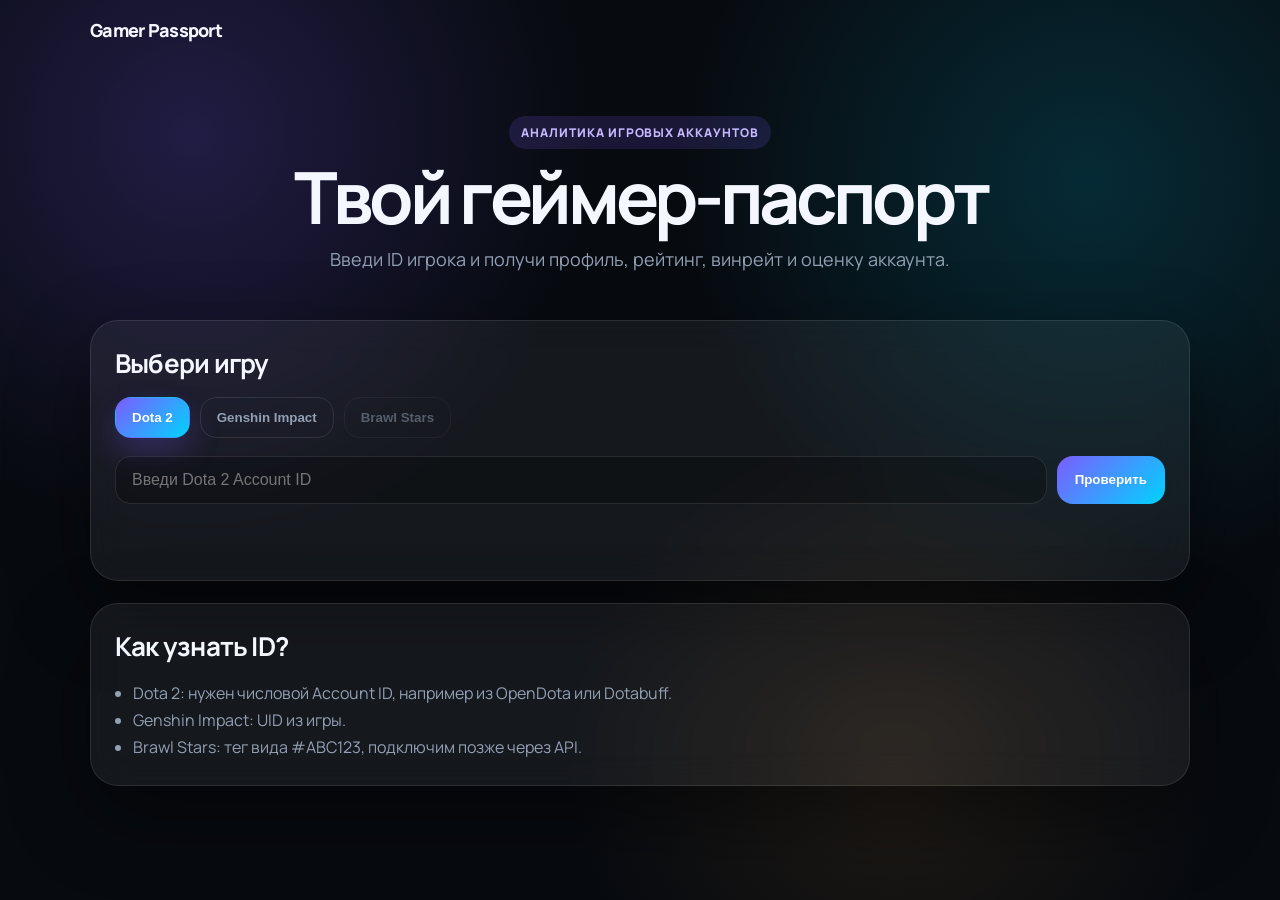
==== commit 37f6d7dc: "Start Gamer Passport MVP" ====
--- a/index.html
+++ b/index.html
@@ -3,13 +3,7 @@
 <head>
   <meta charset="UTF-8" />
   <meta name="viewport" content="width=device-width, initial-scale=1.0" />
-  <title>Холодильник Шеф — кулинарный помощник</title>
-  <meta
-    name="description"
-    content="Подбор рецептов по продуктам, избранное, список покупок, план на неделю, коллекции и статистика."
-  />
-
-  <script src="assets/js/theme.js"></script>
+  <title>Gamer Passport — аналитика игровых аккаунтов</title>
 
   <link rel="preconnect" href="https://fonts.googleapis.com" />
   <link rel="preconnect" href="https://fonts.gstatic.com" crossorigin />
@@ -18,241 +12,68 @@
     rel="stylesheet"
   />
 
-  <link rel="stylesheet" href="assets/css/styles.css" />
-  <link rel="stylesheet" href="assets/css/ui-updates.css" />
-  <link rel="stylesheet" href="assets/css/mobile.css" />
-  <link rel="stylesheet" href="assets/css/friendly.css" />
-  <link rel="stylesheet" href="assets/css/wow.css" />
+  <link rel="stylesheet" href="assets/css/gamer.css" />
 </head>
 <body>
-  <div class="bg-decor" aria-hidden="true"></div>
-
   <header class="topbar">
     <div class="container topbar-inner">
-      <a class="brand" href="index.html">
-        <span class="brand-mark">HS</span>
-        <span>Холодильник Шеф</span>
-      </a>
-
-      <nav class="nav">
-        <a href="#app">Подбор</a>
-        <a href="#recipes-panel">Рецепты</a>
-      </nav>
-
-      <div class="topbar-actions">
-        <button
-          id="theme-toggle"
-          class="theme-toggle"
-          type="button"
-          aria-label="Переключить тему"
-        >
-          🌙
-        </button>
-      </div>
+      <div class="brand">Gamer Passport</div>
     </div>
   </header>
 
-  <section class="page-hero">
-    <div class="container">
-      <div class="hero-pill">Версия 2.0</div>
-      <h1>Твоя кухня стала умнее</h1>
+  <main class="container">
+    <section class="hero">
+      <div class="hero-pill">Аналитика игровых аккаунтов</div>
+      <h1>Твой геймер-паспорт</h1>
       <p>
-        Подбор рецептов по продуктам, избранное, список покупок, план на неделю,
-        коллекции, статистика и достижения.
+        Введи ID игрока и получи профиль, рейтинг, винрейт и оценку аккаунта.
       </p>
-    </div>
-  </section>
-
-  <main class="container app-shell" id="app">
-    <nav class="tabs">
-      <button class="tab active" data-view="browse">Подбор</button>
-      <button class="tab" data-view="favorites">Избранное</button>
-      <button class="tab" data-view="shopping">Покупки</button>
-      <button class="tab" data-view="plan">План</button>
-      <button class="tab" data-view="collections">Подборки</button>
-      <button class="tab" data-view="stats">Статистика</button>
-    </nav>
-
-    <section id="view-browse" class="view">
-      <section class="panel glass">
-        <div class="panel-head">
-          <div>
-            <h2>Что есть в холодильнике?</h2>
-            <p class="panel-subtitle">Отметь продукты или найди их через поиск</p>
-          </div>
-
-          <div class="panel-tools">
-            <input
-              id="ingredient-search"
-              class="search-input"
-              type="search"
-              placeholder="Поиск продукта"
-            />
-            <button id="select-all-btn" class="btn btn-secondary btn-small">
-              Выбрать всё
-            </button>
-          </div>
-        </div>
-
-        <div id="ingredients" class="chips"></div>
-
-        <div class="actions">
-          <button id="find-btn" class="btn btn-primary">Найти рецепты</button>
-          <button id="reset-btn" class="btn btn-secondary">Сбросить</button>
-        </div>
-
-        <p id="status" class="status">Выбери хотя бы один продукт.</p>
-      </section>
-
-      <section id="recipes-panel" class="panel glass">
-        <div class="panel-head recipes-head">
-          <div>
-            <h2>Рецепты</h2>
-            <p id="results-meta" class="panel-subtitle">
-              Здесь появятся подходящие варианты
-            </p>
-          </div>
-
-          <div class="controls">
-            <input
-              id="recipe-search"
-              class="search-input"
-              type="search"
-              placeholder="Поиск рецепта"
-            />
-
-            <select id="sort-select" class="select">
-              <option value="best">Лучшие совпадения</option>
-              <option value="time">Сначала быстрые</option>
-              <option value="easy">Сначала лёгкие</option>
-              <option value="alpha">По алфавиту</option>
-              <option value="rating">По оценке</option>
-            </select>
-          </div>
-        </div>
-
-        <div id="category-chips" class="category-chips"></div>
-
-        <div id="recipes-grid" class="recipes"></div>
-      </section>
     </section>
 
-    <section id="view-favorites" class="view hidden">
-      <section class="panel glass">
-        <div class="panel-head">
-          <div>
-            <h2>Избранное</h2>
-            <p class="panel-subtitle">Твои сохранённые рецепты</p>
-          </div>
-        </div>
+    <section class="panel">
+      <h2>Выбери игру</h2>
 
-        <div id="favorites-grid" class="recipes"></div>
-      </section>
+      <div class="game-tabs">
+        <button class="game-tab active" data-game="dota" type="button">
+          Dota 2
+        </button>
+
+        <button class="game-tab" data-game="genshin" type="button">
+          Genshin Impact
+        </button>
+
+        <button class="game-tab locked" data-game="brawl" type="button">
+          Brawl Stars
+        </button>
+      </div>
+
+      <div class="search-box">
+        <input
+          id="player-id"
+          type="text"
+          placeholder="Введи Dota 2 Account ID"
+        />
+        <button id="check-btn" class="btn" type="button">Проверить</button>
+      </div>
+
+      <p id="status" class="status"></p>
+
+      <div id="result" class="result"></div>
     </section>
 
-    <section id="view-shopping" class="view hidden">
-      <section class="panel glass">
-        <div class="panel-head">
-          <div>
-            <h2>Список покупок</h2>
-            <p class="panel-subtitle">
-              Сюда можно добавлять недостающие продукты
-            </p>
-          </div>
-        </div>
+    <section class="panel">
+      <h2>Как узнать ID?</h2>
 
-        <div class="controls">
-          <input
-            id="shopping-input"
-            class="search-input"
-            type="text"
-            placeholder="Добавить продукт"
-          />
-          <button id="shopping-add" class="btn btn-primary btn-small">
-            Добавить
-          </button>
-          <button id="shopping-clear" class="btn btn-secondary btn-small">
-            Очистить
-          </button>
-        </div>
-
-        <div id="shopping-list" class="shopping-list"></div>
-      </section>
-    </section>
-
-    <section id="view-plan" class="view hidden">
-      <section class="panel glass">
-        <div class="panel-head">
-          <div>
-            <h2>План на неделю</h2>
-            <p class="panel-subtitle">
-              Выбери рецепты на каждый день и собери список покупок
-            </p>
-          </div>
-        </div>
-
-        <div id="plan-days"></div>
-
-        <div class="actions">
-          <button id="plan-to-shopping" class="btn btn-primary">
-            Список покупок по плану
-          </button>
-          <button id="plan-clear" class="btn btn-secondary">
-            Очистить план
-          </button>
-        </div>
-
-        <p id="plan-status" class="status"></p>
-      </section>
-    </section>
-
-    <section id="view-collections" class="view hidden">
-      <section class="panel glass">
-        <div class="panel-head">
-          <div>
-            <h2>Подборки</h2>
-            <p class="panel-subtitle">Готовые сценарии выбора рецептов</p>
-          </div>
-        </div>
-
-        <div id="collections-grid" class="recipes"></div>
-      </section>
-    </section>
-
-    <section id="view-stats" class="view hidden">
-      <section class="panel glass">
-        <div class="panel-head">
-          <div>
-            <h2>Статистика</h2>
-            <p class="panel-subtitle">Твоя активность и эко-эффект</p>
-          </div>
-        </div>
-
-        <div id="stats-grid" class="stats-grid"></div>
-
-        <div class="panel-head">
-          <div>
-            <h2>Достижения</h2>
-            <p class="panel-subtitle">Открываются по мере использования</p>
-          </div>
-        </div>
-
-        <div id="achievements-grid" class="achievements-grid"></div>
-      </section>
+      <ul class="help-list">
+        <li>
+          Dota 2: нужен числовой Account ID, например из OpenDota или Dotabuff.
+        </li>
+        <li>Genshin Impact: UID из игры.</li>
+        <li>Brawl Stars: тег вида #ABC123, подключим позже через API.</li>
+      </ul>
     </section>
   </main>
 
-  <footer class="footer">
-    <div class="container footer-inner">
-      <p>Холодильник Шеф — локальный MVP без сервера.</p>
-      <p>Избранное, покупки и план хранятся в твоём браузере.</p>
-    </div>
-  </footer>
-
-  <script src="assets/js/ingredients.js" defer></script>
-  <script src="assets/js/store.js" defer></script>
-  <script src="assets/js/app.js" defer></script>
-  <script src="assets/js/friendly.js" defer></script>
-  <script src="assets/js/wow.js" defer></script>
+  <script src="assets/js/gamer.js" defer></script>
 </body>
 </html>
--- a/assets/css/gamer.css
+++ b/assets/css/gamer.css
@@ -0,0 +1,284 @@
+:root {
+  --bg: #070a0f;
+  --surface: rgba(255, 255, 255, 0.06);
+  --card: rgba(0, 0, 0, 0.2);
+  --text: #f4f7ff;
+  --muted: #93a0b4;
+  --line: rgba(255, 255, 255, 0.1);
+  --accent: #7c5cff;
+  --accent-2: #00d4ff;
+  --gold: #ffb256;
+  --shadow: 0 30px 80px rgba(0, 0, 0, 0.45);
+}
+
+* {
+  box-sizing: border-box;
+}
+
+body {
+  margin: 0;
+  font-family: "Manrope", -apple-system, BlinkMacSystemFont, "Segoe UI", sans-serif;
+  background:
+    radial-gradient(circle at 15% 15%, rgba(124, 92, 255, 0.22), transparent 30%),
+    radial-gradient(circle at 85% 20%, rgba(0, 212, 255, 0.16), transparent 32%),
+    radial-gradient(circle at 70% 85%, rgba(255, 178, 86, 0.1), transparent 28%),
+    var(--bg);
+  color: var(--text);
+  min-height: 100vh;
+}
+
+.container {
+  width: min(1100px, calc(100% - 32px));
+  margin: 0 auto;
+}
+
+.topbar {
+  padding: 18px 0;
+}
+
+.topbar-inner {
+  display: flex;
+  align-items: center;
+  justify-content: space-between;
+}
+
+.brand {
+  font-weight: 900;
+  font-size: 18px;
+  letter-spacing: -0.04em;
+}
+
+.hero {
+  padding: 56px 0 24px;
+  text-align: center;
+}
+
+.hero-pill {
+  display: inline-flex;
+  padding: 8px 12px;
+  border-radius: 999px;
+  background: rgba(124, 92, 255, 0.16);
+  color: #c7b8ff;
+  font-weight: 800;
+  font-size: 12px;
+  text-transform: uppercase;
+  letter-spacing: 0.08em;
+}
+
+.hero h1 {
+  margin: 12px 0;
+  font-size: clamp(36px, 6vw, 72px);
+  line-height: 1;
+  letter-spacing: -0.06em;
+}
+
+.hero p {
+  margin: 0 auto;
+  max-width: 640px;
+  color: var(--muted);
+  font-size: 18px;
+  line-height: 1.6;
+}
+
+.panel {
+  background: var(--surface);
+  border: 1px solid var(--line);
+  border-radius: 28px;
+  padding: 24px;
+  box-shadow: var(--shadow);
+  backdrop-filter: blur(18px);
+  margin-top: 22px;
+}
+
+.panel h2 {
+  margin: 0 0 16px;
+  font-size: 26px;
+  letter-spacing: -0.03em;
+}
+
+.game-tabs {
+  display: flex;
+  flex-wrap: wrap;
+  gap: 10px;
+  margin-bottom: 18px;
+}
+
+.game-tab {
+  border: 1px solid var(--line);
+  background: transparent;
+  color: var(--muted);
+  padding: 12px 16px;
+  border-radius: 16px;
+  font-weight: 800;
+  cursor: pointer;
+  transition: all 0.18s ease;
+}
+
+.game-tab:hover {
+  transform: translateY(-1px);
+}
+
+.game-tab.active {
+  background: linear-gradient(135deg, var(--accent), var(--accent-2));
+  color: #fff;
+  border-color: transparent;
+  box-shadow: 0 14px 30px rgba(124, 92, 255, 0.25);
+}
+
+.game-tab.locked {
+  opacity: 0.5;
+  cursor: not-allowed;
+}
+
+.search-box {
+  display: flex;
+  gap: 10px;
+  flex-wrap: wrap;
+}
+
+.search-box input {
+  flex: 1;
+  min-width: 220px;
+  background: rgba(0, 0, 0, 0.25);
+  border: 1px solid var(--line);
+  color: var(--text);
+  padding: 14px 16px;
+  border-radius: 16px;
+  font-size: 16px;
+  outline: none;
+}
+
+.search-box input:focus {
+  border-color: var(--accent);
+}
+
+.btn {
+  border: 0;
+  background: linear-gradient(135deg, var(--accent), var(--accent-2));
+  color: #fff;
+  padding: 14px 18px;
+  border-radius: 16px;
+  font-weight: 900;
+  cursor: pointer;
+  transition: all 0.18s ease;
+}
+
+.btn:hover {
+  transform: translateY(-1px);
+  filter: brightness(1.05);
+}
+
+.status {
+  color: var(--muted);
+  font-weight: 700;
+  min-height: 22px;
+  margin-top: 14px;
+}
+
+.result {
+  margin-top: 14px;
+}
+
+.profile-card {
+  display: grid;
+  grid-template-columns: 96px 1fr;
+  gap: 18px;
+  padding: 20px;
+  border: 1px solid var(--line);
+  border-radius: 24px;
+  background: var(--card);
+}
+
+.avatar {
+  width: 96px;
+  height: 96px;
+  border-radius: 24px;
+  object-fit: cover;
+  border: 1px solid var(--line);
+}
+
+.avatar-placeholder {
+  display: grid;
+  place-items: center;
+  font-size: 34px;
+  background: rgba(255, 255, 255, 0.06);
+}
+
+.score-badge {
+  display: inline-flex;
+  padding: 8px 12px;
+  border-radius: 999px;
+  font-weight: 900;
+  background: rgba(255, 178, 86, 0.16);
+  color: var(--gold);
+  margin-bottom: 10px;
+}
+
+.profile-name {
+  margin: 0 0 6px;
+  font-size: 28px;
+  letter-spacing: -0.03em;
+}
+
+.profile-game {
+  margin: 0 0 12px;
+  color: var(--muted);
+  font-weight: 700;
+}
+
+.stats {
+  display: grid;
+  grid-template-columns: repeat(3, 1fr);
+  gap: 10px;
+  margin-top: 12px;
+}
+
+.stat {
+  background: rgba(255, 255, 255, 0.05);
+  border: 1px solid var(--line);
+  padding: 12px;
+  border-radius: 16px;
+}
+
+.stat span {
+  display: block;
+  color: var(--muted);
+  font-size: 12px;
+  font-weight: 800;
+  margin-bottom: 4px;
+}
+
+.stat strong {
+  font-size: 22px;
+}
+
+.error {
+  border: 1px solid rgba(255, 107, 107, 0.3);
+  background: rgba(255, 107, 107, 0.08);
+  color: #ffb3b3;
+  padding: 16px;
+  border-radius: 18px;
+  font-weight: 700;
+}
+
+.help-list {
+  margin: 0;
+  padding-left: 18px;
+  color: var(--muted);
+  line-height: 1.7;
+}
+
+@media (max-width: 700px) {
+  .profile-card {
+    grid-template-columns: 1fr;
+  }
+
+  .avatar {
+    width: 72px;
+    height: 72px;
+  }
+
+  .stats {
+    grid-template-columns: 1fr;
+  }
+}
